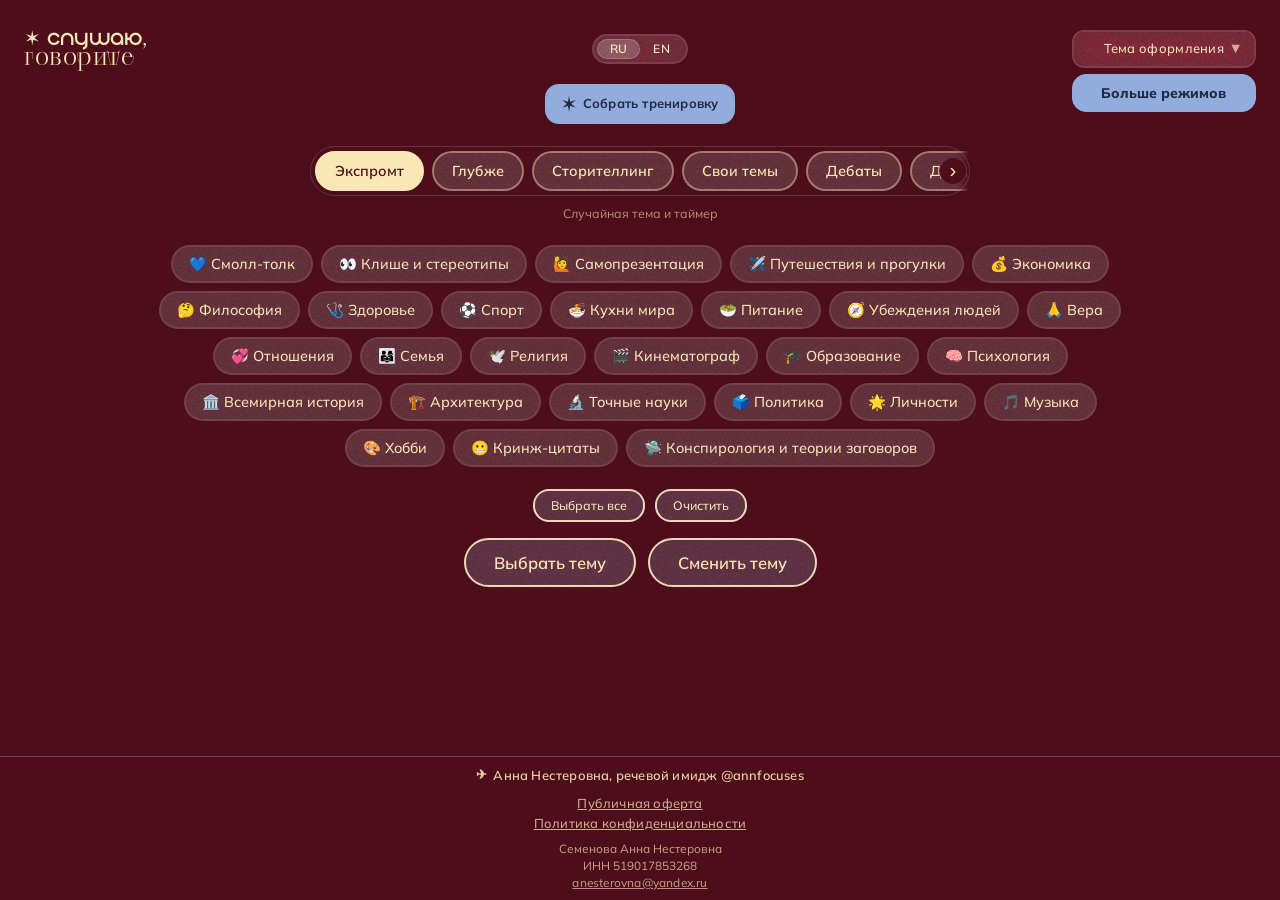
==== index.html @ 9a6a98e7 "Десктоп: заметки вплотную справа от зеркала во всех режимах (как в Экспромте) Co-Authored-By: Claude" ====
<!doctype html>
<html lang="ru">
  <head>
    <meta charset="utf-8" />
    <meta name="viewport" content="width=device-width, initial-scale=1, viewport-fit=cover" />
    <meta name="theme-color" content="#4E0D1A" />
    <!--
      © 2026 enganfocuses. Все права защищены / All rights reserved.
      Копирование и повторное использование кода, текстов, списков и оформления
      без письменного разрешения автора запрещено.
    -->
    <meta name="referrer" content="strict-origin-when-cross-origin" />
    <meta
      http-equiv="Content-Security-Policy"
      content="default-src 'none'; script-src 'self' 'unsafe-inline'; style-src 'self' 'unsafe-inline'; font-src 'self' data:; img-src 'self' data: blob: https://commons.wikimedia.org https://upload.wikimedia.org; media-src 'self' blob:; connect-src 'self' https://functions.yandexcloud.net https://commons.wikimedia.org; base-uri 'none'; form-action 'none'; object-src 'none'"
    />
    <meta name="author" content="enganfocuses" />
    <meta name="copyright" content="© 2026 enganfocuses. Все права защищены." />
    <meta name="robots" content="index, follow, noai, noimageai" />
    <meta name="description" content="слушаю, говорите — тренажёр речи: случайная тема и таймер" />
    <title>слушаю, говорите</title>
    <link rel="preconnect" href="https://commons.wikimedia.org" />
    <link rel="preconnect" href="https://upload.wikimedia.org" crossorigin />
    <link rel="stylesheet" href="fonts/fonts.css" />
    <style>
      @font-face {
        font-family: "UnifixSPDemo";
        src: url([data-uri])
          format("opentype");
        font-weight: normal;
        font-style: normal;
        font-display: swap;
      }
      @font-face {
        font-family: "kudryweird";
        src: url([data-uri])
          format("opentype");
        font-weight: normal;
        font-style: normal;
        font-display: swap;
      }
      * {
        margin: 0;
        padding: 0;
        box-sizing: border-box;
        -webkit-tap-highlight-color: transparent;
      }
      button,
      select,
      input,
      .lang-switch,
      .category-pill {
        touch-action: manipulation;
      }
      button {
        -webkit-appearance: none;
        appearance: none;
      }
      html,
      body {
        min-height: 100%;
        max-width: 100%;
        overflow-x: hidden;
      }
      body {
        font-family: "Mulish", sans-serif;
        background: var(--bg, #4e0d1a);
        color: var(--text, #fae7b5);
        transition:
          background 0.4s,
          color 0.4s;
        min-height: 100vh;
        min-height: 100dvh;
        -webkit-text-size-adjust: 100%;
        display: flex;
        flex-direction: column;
      }
      .app {
        flex: 1 0 auto;
      }

      .effects-container {
        position: fixed;
        top: 0;
        left: 0;
        width: 100%;
        height: 100%;
        pointer-events: none;
        z-index: 1;
        overflow: hidden;
      }
      .falling-item {
        position: fixed;
        top: -50px;
        animation: fall linear forwards;
        pointer-events: none;
        will-change: transform, opacity;
      }
      @keyframes fall {
        0% {
          transform: translateY(0) translateX(0) rotate(0deg);
          opacity: 0;
        }
        10% {
          opacity: 0.7;
        }
        50% {
          transform: translateY(50vh) translateX(30px) rotate(180deg);
        }
        90% {
          opacity: 0.7;
        }
        100% {
          transform: translateY(105vh) translateX(-20px) rotate(360deg);
          opacity: 0;
        }
      }

      .app {
        position: relative;
        z-index: 10;
        width: 100%;
        max-width: 700px;
        margin: 0 auto;
        padding: 14px 20px 60px;
        padding-left: max(20px, env(safe-area-inset-left));
        padding-right: max(20px, env(safe-area-inset-right));
        padding-bottom: max(60px, env(safe-area-inset-bottom));
      }

      .title-row {
        display: flex;
        justify-content: space-between;
        align-items: center;
        margin-bottom: 26px;
        gap: 16px;
        width: 100vw;
        position: relative;
        left: 50%;
        transform: translateX(-50%);
        box-sizing: border-box;
        padding: 16px max(24px, env(safe-area-inset-right)) 0 max(24px, env(safe-area-inset-left));
        z-index: 50;
      }
      .site-title {
        font-family: "Cormorant Garamond", serif;
        font-style: italic;
        font-weight: 700;
        font-size: calc(clamp(0.7rem, 2.9vw, 1rem) * var(--fz) * 1.2);
        letter-spacing: 0.5px;
        line-height: 0.86;
        min-width: 0;
      }
      .site-title .star {
        font-style: normal;
        font-weight: 400;
        font-family: "Segoe UI Symbol", "Noto Sans Symbols 2", "DejaVu Sans", sans-serif;
      }
      .site-title .tl1 {
        font-family: "UnifixSPDemo", "Cormorant Garamond", sans-serif;
        font-style: normal;
        font-weight: 400;
        letter-spacing: 0;
      }
      .site-title .tl-comma {
        font-family: "Cormorant Garamond", serif;
        font-style: italic;
      }
      .site-title .tl2 {
        font-family: "kudryweird", "Cormorant Garamond", cursive;
        font-style: normal;
        font-weight: 400;
        font-size: 1.3em;
        display: inline-block;
        margin-top: -0.1em;
        letter-spacing: 0.5px;
      }

      .theme-select-wrapper {
        display: flex;
        flex-direction: column;
        align-items: flex-start;
        gap: 6px;
        flex-shrink: 0;
        min-width: 0;
      }
      .theme-label {
        font-size: calc(12px * var(--fz));
        opacity: 0.5;
        font-weight: 600;
        white-space: nowrap;
        letter-spacing: 0.5px;
        text-transform: uppercase;
      }
      .select-arrow-wrap {
        position: relative;
        display: inline-block;
        max-width: 100%;
      }
      .theme-btn {
        font-family: "Mulish", sans-serif;
        font-size: calc(14px * var(--fz));
        font-weight: 500;
        padding: 10px 36px 10px 16px;
        border-radius: 12px;
        border: 1px solid var(--glass-border, rgba(255, 255, 255, 0.25));
        background-color: var(--glass-bg, rgba(255, 255, 255, 0.08));
        backdrop-filter: blur(12px) saturate(180%);
        -webkit-backdrop-filter: blur(12px) saturate(180%);
        cursor: pointer;
        outline: none;
        color: var(--text, #333);
        transition: border-color 0.3s;
        letter-spacing: 0.3px;
        max-width: 100%;
        width: 100%;
        text-overflow: ellipsis;
        display: flex;
        align-items: center;
        justify-content: space-between;
        gap: 8px;
        text-align: left;
        position: relative;
      }
      .theme-btn.open {
        border-color: var(--accent, #666);
      }
      @media (hover: hover) {
        .theme-btn:hover {
          border-color: var(--accent, #666);
        }
      }
      .select-arrow {
        position: relative;
        pointer-events: none;
        font-size: calc(14px * var(--fz));
        opacity: 0.7;
        transition: transform 0.25s;
        flex-shrink: 0;
      }
      .theme-btn.open .select-arrow {
        transform: rotate(180deg);
      }
      .theme-menu {
        position: absolute;
        top: calc(100% + 8px);
        left: 0;
        right: 0;
        min-width: 220px;
        max-height: 0;
        overflow: hidden;
        border-radius: 14px;
        border: 1px solid transparent;
        background-color: var(--btn-bg, #2a2a2a);
        color: var(--btn-text, #fff);
        z-index: 60;
        opacity: 0;
        transition:
          opacity 0.2s,
          max-height 0.25s;
      }
      .theme-menu.open {
        max-height: 320px;
        opacity: 1;
        border-color: color-mix(in srgb, var(--tool) 40%, transparent);
      }
      .theme-menu-item {
        display: block;
        width: 100%;
        text-align: left;
        padding: 10px 16px;
        border: none;
        background: transparent;
        color: var(--btn-text, #fff);
        font-family: "Mulish", sans-serif;
        font-size: calc(14px * var(--fz));
        font-weight: 500;
        cursor: pointer;
        letter-spacing: 0.3px;
      }
      .theme-menu-item.active {
        background: var(--tool);
        color: var(--tool-text);
        font-weight: 700;
      }
      @media (hover: hover) {
        .theme-menu-item:hover {
          background: color-mix(in srgb, var(--tool) 35%, transparent);
        }
      }

      .lang-switch-wrapper {
        display: flex;
        justify-content: center;
        margin-bottom: 18px;
      }
      .lang-switch {
        position: relative;
        padding: 3px;
        width: 96px;
        height: 30px;
        display: inline-flex;
        align-items: center;
        background: var(--glass-bg, rgba(255, 255, 255, 0.15));
        backdrop-filter: blur(20px) saturate(180%);
        -webkit-backdrop-filter: blur(20px) saturate(180%);
        border: 1px solid var(--glass-border, rgba(255, 255, 255, 0.25));
        border-radius: 999px;
        cursor: pointer;
        overflow: hidden;
      }
      .lang-slider {
        position: absolute;
        width: calc(50% - 3px);
        height: calc(100% - 6px);
        background: var(--glass-slider, rgba(255, 255, 255, 0.45));
        backdrop-filter: blur(10px);
        -webkit-backdrop-filter: blur(10px);
        border: 1px solid var(--glass-slider-border, rgba(255, 255, 255, 0.3));
        border-radius: 999px;
        transition: transform 0.4s cubic-bezier(0.4, 0, 0.2, 1);
        top: 3px;
        left: 3px;
      }
      .lang-slider.right {
        transform: translateX(100%);
      }
      .lang-option {
        flex: 1;
        text-align: center;
        z-index: 1;
        font-weight: 600;
        font-family: "Mulish", sans-serif;
        user-select: none;
        letter-spacing: 0.5px;
        transition: color 0.3s;
      }

      .categories-section {
        margin-bottom: 20px;
      }
      .categories-grid {
        display: flex;
        flex-wrap: wrap;
        justify-content: center;
        gap: 8px;
        max-width: 600px;
        margin: 0 auto 16px;
      }
      .category-pill {
        padding: 8px 16px;
        border: 1px solid var(--glass-border, rgba(255, 255, 255, 0.25));
        border-radius: 20px;
        background: var(--glass-bg, rgba(255, 255, 255, 0.15));
        cursor: pointer;
        font-size: calc(13px * var(--fz));
        font-family: "Mulish", sans-serif;
        font-weight: 500;
        color: var(--text, #333);
        transition:
          transform 0.3s ease,
          box-shadow 0.3s ease,
          background 0.3s ease,
          color 0.3s ease,
          border-color 0.3s ease;
        user-select: none;
        box-shadow: inset 0 1px 1px rgba(255, 255, 255, 0.2);
      }
      @media (hover: hover) {
        .category-pill:hover {
          transform: translateY(-1px);
          box-shadow:
            0 4px 10px rgba(0, 0, 0, 0.06),
            inset 0 1px 1px rgba(255, 255, 255, 0.2);
        }
      }
      .categories-controls {
        display: flex;
        justify-content: center;
        gap: 10px;
        margin-bottom: 16px;
        flex-wrap: wrap;
      }

      .ctrl-btn-small {
        padding: 7px 16px;
        border: 1px solid var(--pill-border, rgba(128, 128, 128, 0.2));
        border-radius: 16px;
        background: transparent;
        cursor: pointer;
        font-size: calc(12px * var(--fz));
        font-family: "Mulish", sans-serif;
        font-weight: 500;
        color: var(--text, #333);
        transition: background 0.3s;
      }
      @media (hover: hover) {
        .ctrl-btn-small:hover {
          background: rgba(128, 128, 128, 0.08);
        }
      }
      .action-btn {
        padding: 12px 28px;
        border: none;
        border-radius: 50px;
        background: var(--btn-bg, #444);
        color: var(--btn-text, #fff);
        cursor: pointer;
        font-size: calc(15px * var(--fz));
        font-family: "Mulish", sans-serif;
        font-weight: 600;
        transition:
          transform 0.3s,
          box-shadow 0.3s;
        box-shadow: 0 2px 8px rgba(0, 0, 0, 0.1);
      }
      @media (hover: hover) {
        .action-btn:hover {
          transform: translateY(-2px);
          box-shadow: 0 6px 16px rgba(0, 0, 0, 0.15);
        }
      }
      .action-btn:disabled {
        opacity: 0.5;
        cursor: not-allowed;
        transform: none;
      }
      .select-btn-wrap {
        display: flex;
        justify-content: center;
        align-items: center;
        gap: 12px;
        margin-bottom: 24px;
        flex-wrap: wrap;
      }

      .topic-area {
        display: none;
        margin-bottom: 24px;
      }
      .topic-area.show {
        display: block;
        animation: fadeInUp 0.4s ease;
      }
      @keyframes fadeInUp {
        from {
          opacity: 0;
          transform: translateY(20px);
        }
        to {
          opacity: 1;
          transform: translateY(0);
        }
      }
      .topic-card {
        position: relative;
        isolation: isolate;
        overflow: hidden;
        padding: 24px 28px;
        border: 1px solid var(--glass-border, rgba(255, 255, 255, 0.25));
        border-radius: 20px;
        background: var(--glass-bg, rgba(255, 255, 255, 0.08));
        backdrop-filter: blur(14px) saturate(180%);
        -webkit-backdrop-filter: blur(14px) saturate(180%);
        text-align: center;
        -webkit-transform: translateZ(0);
        transform: translateZ(0);
      }
      .topic-label {
        font-size: calc(12px * var(--fz));
        text-transform: uppercase;
        letter-spacing: 2px;
        opacity: 0.5;
        margin-bottom: 8px;
        font-weight: 600;
      }
      .topic-text {
        font-family: "Cormorant Garamond", serif;
        font-style: normal;
        font-size: calc(clamp(1.5rem, 6.5vw, 2.2rem) * var(--fz));
        font-weight: 700;
        line-height: 1.3;
        overflow-wrap: anywhere;
      }

      .timer-presets {
        display: none;
        justify-content: center;
        align-items: center;
        gap: 8px;
        margin-bottom: 24px;
        flex-wrap: wrap;
      }
      .timer-presets.show {
        display: flex;
      }
      .preset-btn {
        padding: 8px 16px;
        border: 1px solid var(--glass-border, rgba(255, 255, 255, 0.25));
        border-radius: 16px;
        background: var(--glass-bg, rgba(255, 255, 255, 0.1));
        cursor: pointer;
        font-size: calc(13px * var(--fz));
        font-family: "Mulish", sans-serif;
        font-weight: 500;
        color: var(--text, #333);
        transition:
          background 0.3s,
          color 0.3s,
          border-color 0.3s;
      }
      @media (hover: hover) {
        .preset-btn:hover {
          background: color-mix(in srgb, var(--glass-bg, rgba(255, 255, 255, 0.1)) 60%, white 10%);
        }
      }
      .preset-btn.active {
        background: var(--btn-bg, #444);
        color: var(--btn-text, #fff);
        border-color: var(--btn-bg, #444);
      }
      .custom-time {
        width: 70px;
        padding: 8px 10px;
        border: 1px solid var(--glass-border, rgba(255, 255, 255, 0.25));
        border-radius: 16px;
        background: var(--glass-bg, rgba(255, 255, 255, 0.1));
        font-size: calc(16px * var(--fz));
        font-family: "Mulish", sans-serif;
        color: var(--text, #333);
        outline: none;
        text-align: center;
      }
      .custom-time::placeholder {
        opacity: 0.4;
      }

      .timer-cluster {
        display: block;
      }
      #mirrorBtnWrap {
        margin-top: 6px;
        margin-bottom: 20px;
      }
      .timer-mirror-flex {
        display: flex;
        flex-wrap: wrap;
        justify-content: center;
        align-items: center;
        gap: 24px;
      }
      #mirrorBox {
        margin: 0;
      }
      @media (min-width: 1200px) {
        .timer-cluster {
          width: 100vw;
          position: relative;
          left: 50%;
          transform: translateX(-50%);
          box-sizing: border-box;
          padding: 0 max(24px, env(safe-area-inset-right)) 0 max(24px, env(safe-area-inset-left));
          display: grid;
          grid-template-columns: auto;
          grid-template-areas: "toggle" "timercombo" "mini" "ctrl";
          column-gap: 32px;
          row-gap: 14px;
          justify-content: center;
          align-items: center;
          margin-top: 24px;
          margin-bottom: 0;
        }
        .timer-cluster.has-extras {
          grid-template-columns: auto minmax(0, 460px);
          grid-template-areas: "toggle toggle" "timercombo notes" "mini mini" "ctrl ctrl";
        }
        #mirrorBtnWrap {
          grid-area: toggle;
          margin: 0 0 6px;
        }
        .timer-mirror-flex {
          grid-area: timercombo;
        }
        #notesBox {
          grid-area: notes;
          margin: 0;
          width: 100%;
          align-self: stretch;
        }
        #topicMini {
          grid-area: mini;
        }
        #controls {
          grid-area: ctrl;
          margin-bottom: 0;
        }
        .mirror-box video {
          width: 260px;
          height: 260px;
        }
        #notes {
          min-height: 260px;
        }
      }
      .mirror-btn-wrap {
        display: none;
        justify-content: center;
        gap: 10px;
        flex-wrap: wrap;
      }
      .mirror-btn-wrap.show {
        display: flex;
      }
      .mirror-btn {
        padding: 10px 20px;
        border: 1px solid var(--pill-border, rgba(128, 128, 128, 0.2));
        border-radius: 50px;
        background: rgba(255, 255, 255, 0.08);
        cursor: pointer;
        font-size: calc(14px * var(--fz));
        font-family: "Mulish", sans-serif;
        font-weight: 500;
        color: var(--text, #333);
        transition:
          transform 0.3s,
          box-shadow 0.3s;
      }
      @media (hover: hover) {
        .mirror-btn:hover {
          transform: translateY(-1px);
          box-shadow: 0 4px 10px rgba(0, 0, 0, 0.08);
        }
      }

      .timer-mirror-row {
        --ts: 300px;
        display: none;
        justify-content: center;
        align-items: center;
        gap: 30px;
        margin-top: 24px;
        margin-bottom: 24px;
        flex-wrap: wrap;
      }
      .timer-mirror-row.show {
        display: flex;
      }
      .timer-wrapper {
        flex-shrink: 0;
      }
      .timer-circle {
        width: var(--ts);
        height: var(--ts);
        border-radius: 50%;
        background: conic-gradient(
          var(--accent, #666) 100%,
          var(--timer-bg, rgba(102, 102, 102, 0.12)) 0%
        );
        display: flex;
        align-items: center;
        justify-content: center;
        transition: background 1s linear;
      }
      .timer-inner {
        width: calc(var(--ts) - 26px);
        height: calc(var(--ts) - 26px);
        border-radius: 50%;
        background: var(--bg, #4e0d1a);
        display: flex;
        align-items: center;
        justify-content: center;
        transition: background 0.4s;
      }
      .timer-text {
        font-family: "Mulish", sans-serif;
        font-size: calc(var(--ts) * 0.23);
        font-weight: 800;
      }
      .timer-text.pulse {
        animation: pulse 1s infinite;
      }
      @keyframes pulse {
        0%,
        100% {
          transform: scale(1);
        }
        50% {
          transform: scale(1.08);
        }
      }

      .mirror-box {
        display: none;
      }
      .mirror-box.active {
        display: block;
        animation: fadeInUp 0.4s ease;
      }
      .mirror-box video {
        width: 220px;
        height: 220px;
        max-width: 100%;
        border-radius: 20px;
        object-fit: cover;
        transform: scaleX(-1);
        border: 1px solid var(--pill-border, rgba(128, 128, 128, 0.2));
        background: #222;
        display: block;
      }

      .controls {
        display: none;
        justify-content: center;
        gap: 10px;
        margin-bottom: 24px;
        flex-wrap: wrap;
      }
      .controls.show {
        display: flex;
      }

      .msg {
        text-align: center;
        padding: 12px 20px;
        font-size: calc(14px * var(--fz));
        opacity: 0.6;
        border-radius: 16px;
        margin-bottom: 16px;
      }

      .workout-wrap {
        display: flex;
        justify-content: center;
        margin-bottom: 22px;
      }
      .workout-btn {
        position: relative;
        isolation: isolate;
        display: inline-flex;
        align-items: center;
        gap: 8px;
        padding: 11px 20px;
        border: 1px solid var(--tool, #92acdd);
        border-radius: 14px;
        background-color: var(--tool, #92acdd);
        color: var(--tool-text, #1f2a44);
        font-family: "Mulish", sans-serif;
        font-weight: 700;
        font-size: calc(14px * var(--fz));
        letter-spacing: 0.2px;
        cursor: pointer;
        transition: transform 0.15s;
        overflow: hidden;
      }
      .workout-btn:before {
        content: "";
        position: absolute;
        inset: 0;
        background-image: var(--noise);
        opacity: 0.14;
        mix-blend-mode: soft-light;
        pointer-events: none;
        z-index: -1;
      }
      @media (hover: hover) {
        .workout-btn:hover {
          transform: translateY(-1px);
          box-shadow: 0 5px 14px rgba(0, 0, 0, 0.28);
        }
      }
      .workout-btn.pressed {
        transform: translateY(1px) scale(0.97);
      }
      .workout-star {
        font-size: calc(16px * var(--fz));
        animation: workoutSpin 14s linear infinite;
      }
      @keyframes workoutSpin {
        to {
          transform: rotate(360deg);
        }
      }
      body.training-active .categories-section,
      body.training-active .story-panel,
      body.training-active .conflict-panel,
      body.training-active .story-wordcount,
      body.training-active .select-btn-wrap,
      body.training-active .topic-area,
      body.training-active #timerPresets,
      body.training-active #deepPresets,
      body.training-active .timer-mirror-row,
      body.training-active .controls,
      body.training-active .timer-cluster,
      body.training-active .mode-switch-wrapper,
      body.training-active .mode-hint {
        display: none !important;
      }
      .workout-panel {
        display: none;
        flex-direction: column;
        gap: 16px;
        margin-bottom: 24px;
      }
      body.training-active .workout-panel {
        display: flex;
      }
      .wcard {
        padding: 20px 22px;
        border: 1px solid var(--glass-border, rgba(255, 255, 255, 0.25));
        border-radius: 20px;
        background: var(--glass-bg, rgba(255, 255, 255, 0.08));
        backdrop-filter: blur(12px) saturate(180%);
        -webkit-backdrop-filter: blur(12px) saturate(180%);
        text-align: left;
      }
      .wcard-label {
        font-size: calc(11px * var(--fz));
        text-transform: uppercase;
        letter-spacing: 1.5px;
        opacity: 0.55;
        font-weight: 700;
        margin-bottom: 8px;
      }
      .wcard-img {
        display: block;
        max-width: 100%;
        max-height: 260px;
        border-radius: 14px;
        margin-bottom: 10px;
        object-fit: cover;
      }
      .wcard-text {
        font-family: "Cormorant Garamond", serif;
        font-style: normal;
        font-size: calc(1.3rem * var(--fz));
        font-weight: 600;
        line-height: 1.4;
      }
      .wcard-extra {
        margin-top: 10px;
        font-size: calc(13px * var(--fz));
        opacity: 0.75;
        line-height: 1.5;
      }
      .wcard-hint {
        margin-top: 8px;
        font-size: calc(13px * var(--fz));
        opacity: 0.65;
        font-style: italic;
        line-height: 1.5;
      }
      .wcard-timer {
        display: flex;
        align-items: center;
        gap: 12px;
        margin-top: 14px;
        padding-top: 14px;
        border-top: 1px solid var(--pill-border, rgba(128, 128, 128, 0.2));
      }
      .wcard-time {
        font-family: "Mulish", sans-serif;
        font-weight: 800;
        font-size: calc(22px * var(--fz));
        min-width: 52px;
      }
      .wcard-timerbtn {
        padding: 8px 18px;
        border: 1.5px solid var(--tool, #92acdd);
        border-radius: 16px;
        background: color-mix(in srgb, var(--tool, #92acdd) 14%, transparent);
        color: var(--text, #333);
        font-family: "Mulish", sans-serif;
        font-weight: 600;
        font-size: calc(13px * var(--fz));
        cursor: pointer;
      }
      .wcard-timerbtn.on {
        background: var(--tool, #92acdd);
        color: var(--tool-text, #1f2a44);
      }
      .workout-close {
        display: none;
        justify-content: center;
        margin-bottom: 24px;
      }
      body.training-active .workout-close {
        display: flex;
      }
      .mode-switch-wrapper {
        display: flex;
        justify-content: center;
        margin-bottom: 10px;
      }
      .mode-switch-frame {
        position: relative;
        display: inline-flex;
        max-width: 100%;
        border: 1.5px solid var(--glass-border, rgba(255, 255, 255, 0.25));
        border-radius: 50px;
      }
      .mode-switch {
        position: relative;
        display: flex;
        width: 100%;
        gap: 8px;
        padding: 4px;
      }
      .mode-arrow {
        display: none;
        position: absolute;
        top: 50%;
        transform: translateY(-50%);
        z-index: 2;
        width: 28px;
        height: 28px;
        padding: 0;
        border-radius: 50%;
        border: 1px solid var(--glass-border, rgba(255, 255, 255, 0.35));
        background: var(--bg, #4e0d1a);
        color: var(--text, #fae7b5);
        font-size: calc(20px * var(--fz));
        line-height: 1;
        cursor: pointer;
        align-items: center;
        justify-content: center;
      }
      .mode-arrow.show {
        display: flex;
      }
      .mode-arrow.left {
        left: 2px;
      }
      .mode-arrow.right {
        right: 2px;
      }
      body.mode-diction .topic-mini {
        display: none;
      }
      .mode-switch.dragging {
        cursor: grabbing;
        scroll-snap-type: none;
      }
      .mode-btn {
        position: relative;
        z-index: 1;
        border: 2px solid var(--pill-border, rgba(128, 128, 128, 0.2));
        background: var(--glass-bg, rgba(255, 255, 255, 0.1));
        backdrop-filter: blur(20px) saturate(180%);
        -webkit-backdrop-filter: blur(20px) saturate(180%);
        color: var(--text, #333);
        font-family: "Mulish", sans-serif;
        font-size: calc(13px * var(--fz));
        font-weight: 600;
        padding: 9px 18px;
        border-radius: 50px;
        cursor: pointer;
        white-space: nowrap;
        transition:
          background 0.3s,
          color 0.3s,
          border-color 0.3s;
      }
      .mode-btn.active {
        background: var(--btn-bg, #444);
        color: var(--btn-text, #fff);
        border-color: var(--btn-bg, #444);
      }
      .mode-hint {
        text-align: center;
        font-size: calc(12px * var(--fz));
        opacity: 0.6;
        margin-bottom: 24px;
        min-height: 1.2em;
      }
      body.mode-debate .categories-grid,
      body.mode-debate .categories-controls,
      body.mode-conflict .categories-grid,
      body.mode-conflict .categories-controls,
      body.mode-nego .categories-grid,
      body.mode-nego .categories-controls,
      body.mode-story .categories-grid,
      body.mode-story .categories-controls,
      body.mode-diction .categories-grid,
      body.mode-diction .categories-controls,
      body.mode-interview .categories-grid,
      body.mode-interview .categories-controls,
      body.mode-tricks .categories-grid,
      body.mode-tricks .categories-controls {
        display: none;
      }
      .interview-extra {
        display: none;
        justify-content: center;
        margin-top: 16px;
      }
      body.mode-interview .interview-extra {
        display: flex;
      }
      .example-box {
        display: none;
        text-align: left;
        margin-top: 12px;
        padding: 12px 14px;
        border-radius: 12px;
        border: 1px solid var(--pill-border, rgba(128, 128, 128, 0.3));
        font-size: calc(15px * var(--fz));
        line-height: 1.5;
        white-space: pre-line;
      }
      body.mode-interview .example-box.show {
        display: block;
      }
      .trick-box {
        display: none;
        text-align: left;
        margin-top: 16px;
      }
      .trick-picker {
        display: none;
        justify-content: center;
        margin: 0 0 14px;
      }
      body.mode-tricks .trick-picker {
        display: flex;
      }
      .trick-select {
        width: 440px;
        max-width: 100%;
        padding: 10px 14px;
        border-radius: 14px;
        border: 1px solid var(--glass-border, rgba(255, 255, 255, 0.25));
        background: var(--glass-bg, rgba(255, 255, 255, 0.1));
        color: var(--text, #333);
        font-family: inherit;
        font-size: calc(15px * var(--fz));
      }
      .trick-select option,
      .trick-select optgroup {
        background: var(--bg, #4e0d1a);
        color: var(--text, #fae7b5);
      }
      body.mode-tricks .trick-box {
        display: block;
      }
      body.mode-tricks .topic-text {
        font-size: calc(clamp(1.25rem, 5.5vw, 1.7rem) * var(--fz));
      }
      .trick-tag {
        display: inline-block;
        font-size: calc(11px * var(--fz));
        letter-spacing: 0.04em;
        text-transform: uppercase;
        opacity: 0.75;
        margin-bottom: 14px;
      }
      .trick-sec {
        margin: 22px 0;
        font-size: calc(15.5px * var(--fz));
        line-height: 1.65;
      }
      .trick-sec b {
        display: block;
        font-size: calc(12px * var(--fz));
        letter-spacing: 0.04em;
        text-transform: uppercase;
        opacity: 0.7;
        margin-bottom: 6px;
      }
      .trick-sit {
        margin-top: 28px;
        padding: 16px 16px;
        border-radius: 14px;
        border: 1px solid var(--pill-border, rgba(128, 128, 128, 0.3));
      }
      .trick-task {
        margin-top: 12px;
        padding-top: 12px;
        border-top: 1px dashed var(--pill-border, rgba(128, 128, 128, 0.35));
        font-size: calc(14.5px * var(--fz));
        line-height: 1.6;
      }
      .trick-note {
        font-size: calc(12px * var(--fz));
        opacity: 0.65;
        margin-top: 22px;
        line-height: 1.5;
      }
      .diction-list {
        display: none;
        text-align: left;
        margin-top: 8px;
      }
      body.mode-diction .diction-list {
        display: block;
      }
      body.mode-diction .topic-text {
        display: none;
      }
      body.mode-interview .topic-text {
        font-size: calc(clamp(1.15rem, 5vw, 1.5rem) * var(--fz));
        line-height: 1.45;
      }
      .diction-item {
        margin: 10px 0;
        padding: 10px 12px;
        border-radius: 12px;
        border: 1px solid var(--pill-border, rgba(128, 128, 128, 0.3));
      }
      .diction-tag {
        font-size: calc(11px * var(--fz));
        opacity: 0.65;
        letter-spacing: 0.04em;
        text-transform: uppercase;
      }
      .diction-title {
        display: block;
        font-weight: 700;
        margin: 2px 0;
      }
      .diction-text {
        font-style: italic;
        margin: 4px 0;
        line-height: 1.45;
      }
      .diction-how {
        font-size: calc(14px * var(--fz));
        opacity: 0.85;
        line-height: 1.45;
      }
      body.stage-mode #timerPresets {
        display: none !important;
      }
      body:not(.mode-deep) #deepPresets {
        display: none !important;
      }
      .dpreset-btn {
        padding: 8px 16px;
        border: 1px solid var(--glass-border, rgba(255, 255, 255, 0.25));
        border-radius: 16px;
        background: var(--glass-bg, rgba(255, 255, 255, 0.1));
        backdrop-filter: blur(20px) saturate(180%);
        -webkit-backdrop-filter: blur(20px) saturate(180%);
        cursor: pointer;
        font-size: calc(13px * var(--fz));
        font-family: "Mulish", sans-serif;
        font-weight: 500;
        color: var(--text, #333);
        transition:
          background 0.3s,
          color 0.3s,
          border-color 0.3s;
      }
      .dpreset-btn.active {
        background: var(--btn-bg, #444);
        color: var(--btn-text, #fff);
        border-color: var(--btn-bg, #444);
      }
      .notes-box {
        display: none;
        margin-bottom: 24px;
      }
      .notes-head {
        display: flex;
        justify-content: space-between;
        align-items: center;
        margin-bottom: 8px;
      }
      .notes-label {
        font-size: calc(12px * var(--fz));
        text-transform: uppercase;
        letter-spacing: 2px;
        opacity: 0.5;
        font-weight: 600;
      }
      .notes-box textarea {
        display: block;
        width: 100%;
        min-height: 150px;
        resize: vertical;
        padding: 14px 16px;
        border-radius: 16px;
        border: 1px solid var(--glass-border, rgba(255, 255, 255, 0.25));
        background: var(--glass-bg, rgba(255, 255, 255, 0.08));
        color: var(--text, #333);
        font-family: "Mulish", sans-serif;
        font-size: calc(16px * var(--fz));
        line-height: 1.5;
        outline: none;
        backdrop-filter: blur(12px);
        -webkit-backdrop-filter: blur(12px);
      }
      .notes-box textarea:focus {
        border-color: var(--accent, #666);
      }
      .notes-box textarea::placeholder {
        color: inherit;
        opacity: 0.4;
      }
      .debate-extra {
        display: none;
        margin-top: 16px;
        justify-content: center;
        align-items: center;
        gap: 10px;
        flex-wrap: wrap;
      }
      body.mode-debate .debate-extra {
        display: flex;
      }
      .conflict-extra {
        display: none;
        margin-top: 16px;
        justify-content: center;
      }
      body.mode-conflict .conflict-extra.has-tip {
        display: flex;
      }
      .conflict-tip {
        display: none;
        margin-top: 12px;
        font-size: calc(14px * var(--fz));
        line-height: 1.5;
        text-align: left;
        padding-top: 10px;
        border-top: 1px solid var(--pill-border, rgba(128, 128, 128, 0.2));
      }
      .conflict-tip.show {
        display: block;
      }
      .side-badge {
        padding: 8px 22px;
        border-radius: 50px;
        font-weight: 800;
        letter-spacing: 2px;
        font-size: calc(14px * var(--fz));
        text-transform: uppercase;
        border: 1px solid var(--text, #333);
      }
      .side-badge.pro {
        background: var(--btn-bg, #444);
        color: var(--btn-text, #fff);
        border-color: var(--btn-bg, #444);
      }
      .stage-box {
        display: none;
        flex: 0 0 100%;
        text-align: center;
        margin-bottom: -12px;
      }
      .stage-name {
        font-size: calc(13px * var(--fz));
        font-weight: 800;
        letter-spacing: 2px;
        text-transform: uppercase;
        color: var(--accent, #666);
      }
      .stage-hint {
        font-size: calc(14px * var(--fz));
        opacity: 0.75;
        margin: 4px 0 0;
      }
      .stage-dots {
        display: flex;
        justify-content: center;
        gap: 6px;
        margin: 10px 0 6px;
      }
      .stage-dots span {
        width: 28px;
        height: 4px;
        border-radius: 2px;
        background: currentColor;
        opacity: 0.2;
        transition:
          opacity 0.3s,
          background 0.3s;
      }
      .stage-dots span.done {
        opacity: 0.55;
      }
      .stage-dots span.cur {
        background: var(--accent, #666);
        opacity: 1;
      }
      .stage-total {
        font-size: calc(13px * var(--fz));
        font-weight: 600;
        opacity: 0.75;
      }

      .conflict-panel {
        display: none;
        justify-content: center;
        align-items: center;
        gap: 8px;
        flex-wrap: wrap;
        margin-bottom: 16px;
      }
      body.mode-conflict .conflict-panel {
        display: flex;
      }
      .dir-btn {
        padding: 7px 14px;
        border: 1px solid var(--pill-border, rgba(128, 128, 128, 0.2));
        border-radius: 16px;
        background: transparent;
        cursor: pointer;
        font-size: calc(12px * var(--fz));
        font-family: "Mulish", sans-serif;
        font-weight: 500;
        color: var(--text, #333);
        transition:
          background 0.3s,
          color 0.3s,
          border-color 0.3s;
      }
      .dir-btn.active {
        background: var(--btn-bg, #444);
        color: var(--btn-text, #fff);
        border-color: var(--btn-bg, #444);
      }

      :root {
        --fz: 1.03;
        --tool: #92acdd;
        --tool-text: #1f2a44;
        --noise: url("[data-uri]");
      }

      .mode-switch {
        overflow-x: auto;
        max-width: 100%;
        scrollbar-width: none;
        scroll-snap-type: x proximity;
        -webkit-overflow-scrolling: touch;
        -webkit-mask-image: linear-gradient(
          90deg,
          transparent 0,
          #000 var(--fl, 0px),
          #000 calc(100% - var(--fr, 0px)),
          transparent 100%
        );
        mask-image: linear-gradient(
          90deg,
          transparent 0,
          #000 var(--fl, 0px),
          #000 calc(100% - var(--fr, 0px)),
          transparent 100%
        );
      }
      .mode-btn-soon {
        position: relative;
        opacity: 0.45;
        cursor: not-allowed;
      }
      .mode-btn-soon:hover {
        transform: none;
      }
      .soon-badge {
        position: absolute;
        top: -9px;
        right: -6px;
        background: var(--tool, #92acdd);
        color: var(--tool-text, #1f2a44);
        font-size: calc(8.5px * var(--fz));
        font-weight: 800;
        text-transform: uppercase;
        letter-spacing: 0.4px;
        padding: 2px 6px;
        border-radius: 8px;
        line-height: 1.3;
        box-shadow: 0 2px 6px rgba(0, 0, 0, 0.3);
        white-space: nowrap;
      }
      .mode-switch::-webkit-scrollbar {
        display: none;
      }
      .mode-btn {
        flex: 0 0 auto;
        scroll-snap-align: center;
      }
      .categories-controls {
        margin-top: 22px;
      }
      .ctrl-btn-small,
      .action-btn,
      .sw-btn,
      .tbar-btn {
        background: color-mix(in srgb, var(--tool) 14%, transparent) !important;
        border: 1.5px solid var(--action-border, var(--tool)) !important;
        color: var(--text) !important;
      }
      @media (hover: hover) {
        .ctrl-btn-small:hover,
        .action-btn:hover,
        .sw-btn:hover,
        .tbar-btn:hover {
          background: color-mix(in srgb, var(--tool) 30%, transparent) !important;
        }
      }
      .action-btn.on,
      .sw-btn.on {
        background: var(--tool) !important;
        color: var(--tool-text) !important;
      }
      .sw-btn {
        display: inline-flex;
        align-items: center;
        gap: 10px;
        padding: 9px 14px 9px 16px;
        border-radius: 50px;
        font-family: "Mulish", sans-serif;
        font-size: calc(14px * var(--fz));
        font-weight: 600;
        cursor: pointer;
      }
      .sw-track {
        width: 38px;
        height: 22px;
        border-radius: 11px;
        background: rgba(128, 128, 128, 0.4);
        position: relative;
        transition: background 0.25s;
      }
      .sw-track:after {
        content: "";
        position: absolute;
        top: 3px;
        left: 3px;
        width: 16px;
        height: 16px;
        border-radius: 50%;
        background: #fff;
        transition: transform 0.25s;
      }
      .sw-btn.on .sw-track {
        background: rgba(31, 42, 68, 0.6);
      }
      .sw-btn.on .sw-track:after {
        transform: translateX(16px);
      }
      .notes-box.show {
        display: block;
        animation: fadeInUp 0.4s ease;
      }
      .tbar {
        display: flex;
        gap: 6px;
        margin-bottom: 8px;
      }
      .tbar-btn {
        padding: 6px 16px;
        border-radius: 12px;
        cursor: pointer;
        font-size: calc(15px * var(--fz));
        font-family: inherit;
      }
      #notes {
        min-height: 170px;
        padding: 14px 16px;
        border-radius: 16px;
        border: 1px solid var(--glass-border, rgba(255, 255, 255, 0.25));
        background: var(--glass-bg, rgba(255, 255, 255, 0.08));
        backdrop-filter: blur(14px) saturate(180%);
        -webkit-backdrop-filter: blur(14px) saturate(180%);
        font-size: calc(20px * var(--fz));
        line-height: 1.5;
        outline: none;
        overflow-wrap: anywhere;
      }
      #notes:focus {
        border-color: var(--accent, #666);
      }
      #notes:empty:before {
        content: attr(data-ph);
        opacity: 0.4;
      }
      @keyframes reveal {
        0% {
          opacity: 0;
          filter: blur(16px);
          letter-spacing: 6px;
          transform: translateY(8px) scale(0.94);
        }
        55% {
          opacity: 0.5;
          filter: blur(7px);
        }
        100% {
          opacity: 1;
          filter: blur(0);
          letter-spacing: 0;
          transform: none;
        }
      }
      .topic-text.reveal {
        animation: reveal 1.8s ease-out both;
        will-change: filter, opacity, transform;
        -webkit-backface-visibility: hidden;
        backface-visibility: hidden;
      }
      .topic-mini {
        text-align: center;
        font-size: calc(13px * var(--fz));
        opacity: 0.65;
        margin: -8px 0 20px;
        padding: 0 10px;
      }
      .topic-mini:empty {
        display: none;
      }
      .stage-box {
        margin-bottom: 0;
      }
      #stageHint ol {
        text-align: left;
        margin: 8px auto 0;
        padding-left: 22px;
        max-width: 440px;
        font-size: calc(14px * var(--fz));
        line-height: 1.55;
        opacity: 0.85;
      }
      .nego-panel {
        display: none;
        justify-content: center;
        align-items: center;
        gap: 8px;
        flex-wrap: wrap;
        margin-bottom: 16px;
      }
      body.mode-nego .nego-panel {
        display: flex;
      }
      .nego-extra {
        display: none;
        margin-top: 14px;
        font-size: calc(15px * var(--fz));
        line-height: 1.5;
        opacity: 0.85;
        white-space: pre-line;
      }
      body.mode-nego .nego-extra {
        display: block;
        margin-top: 18px;
        line-height: 1.65;
        text-align: left;
      }
      .nego-actions {
        display: none;
        justify-content: center;
        margin-top: 18px;
      }
      body.mode-nego .nego-actions {
        display: flex;
      }
      .nego-sol-box {
        display: none;
        text-align: left;
        margin-top: 16px;
        padding: 16px;
        border-radius: 14px;
        border: 1px solid var(--pill-border, rgba(128, 128, 128, 0.3));
        font-size: calc(15px * var(--fz));
        line-height: 1.65;
        white-space: pre-line;
      }
      body.mode-nego .nego-sol-box.show {
        display: block;
      }
      .more-email {
        display: none;
        margin: 12px 0 4px;
        text-align: center;
      }
      .more-email.show {
        display: block;
      }
      .more-email input {
        width: 320px;
        max-width: 100%;
        padding: 9px 12px;
        border-radius: 14px;
        border: 1px solid var(--glass-border, rgba(255, 255, 255, 0.25));
        background: var(--glass-bg, rgba(255, 255, 255, 0.1));
        color: var(--text, #333);
        font-size: calc(16px * var(--fz));
      }
      .more-email .more-note a {
        color: inherit;
        text-decoration: underline;
      }

      .story-panel {
        display: none;
        justify-content: center;
        align-items: center;
        gap: 8px;
        flex-wrap: wrap;
        margin-bottom: 16px;
      }
      body.mode-story .story-panel {
        display: flex;
      }
      .story-wordcount {
        display: none;
        justify-content: center;
        align-items: center;
        gap: 8px;
        margin-bottom: 16px;
      }
      body.mode-story.story-sub-makestory .story-wordcount {
        display: flex;
      }
      body.mode-story #timerPresets,
      body.mode-story #deepPresets,
      body.mode-story .timer-mirror-row,
      body.mode-story .controls,
      body.mode-story #stageBox {
        display: none !important;
      }
      .story-img-wrap {
        display: none;
        position: relative;
        min-height: 60px;
      }
      body.mode-story.story-sub-painting .story-img-wrap {
        display: block;
      }
      .story-img {
        display: none;
        max-width: 100%;
        max-height: 340px;
        border-radius: 16px;
        margin: 0 auto 10px;
        box-shadow: 0 8px 30px rgba(0, 0, 0, 0.3);
      }
      .story-img.loaded {
        display: block;
      }
      .story-spinner {
        display: none;
        width: 34px;
        height: 34px;
        border-radius: 50%;
        border: 3px solid color-mix(in srgb, var(--tool, #92acdd) 30%, transparent);
        border-top-color: var(--tool, #92acdd);
        margin: 40px auto;
        animation: spin 0.8s linear infinite;
      }
      .story-spinner.show {
        display: block;
      }
      @keyframes spin {
        to {
          transform: rotate(360deg);
        }
      }
      .story-context {
        display: none;
        font-size: calc(14px * var(--fz));
        opacity: 0.85;
        text-align: left;
        margin-top: 10px;
        line-height: 1.5;
      }
      body.mode-story.story-sub-painting .story-context {
        display: block;
      }
      .story-bio {
        display: none;
        font-size: calc(13px * var(--fz));
        opacity: 0.65;
        text-align: left;
        margin-top: 8px;
        line-height: 1.5;
        padding-top: 8px;
        border-top: 1px solid var(--pill-border, rgba(128, 128, 128, 0.2));
      }
      body.mode-story.story-sub-painting .story-bio {
        display: block;
      }
      .story-caption {
        display: none;
        font-size: calc(13px * var(--fz));
        opacity: 0.65;
        margin-bottom: 12px;
        font-style: italic;
      }
      body.mode-story.story-sub-painting .story-caption {
        display: block;
      }
      .story-source {
        display: none;
        font-size: calc(12px * var(--fz));
        opacity: 0.55;
        margin-top: 10px;
        text-align: right;
      }
      body.mode-story.story-sub-retell .story-source {
        display: block;
      }
      .story-instruction {
        display: none;
        margin-top: 14px;
        font-size: calc(14px * var(--fz));
        opacity: 0.7;
        font-style: italic;
      }
      body.mode-story .story-instruction {
        display: block;
      }
      .story-def {
        display: none;
        margin-top: 10px;
        font-size: calc(15px * var(--fz));
        opacity: 0.85;
        padding-top: 10px;
        border-top: 1px solid var(--pill-border, rgba(128, 128, 128, 0.2));
      }
      body.mode-story.story-sub-vocab .story-def {
        display: block;
      }
      body.mode-story.story-sub-painting .topic-text,
      body.mode-story.story-sub-vocab .topic-text {
        font-size: calc(clamp(1.3rem, 5vw, 1.8rem) * var(--fz));
      }
      body.mode-story.story-sub-retell .topic-text {
        font-size: calc(clamp(1rem, 3.6vw, 1.25rem) * var(--fz));
        line-height: 1.6;
        text-align: left;
      }
      body.mode-story.story-sub-makestory .topic-text {
        letter-spacing: 0.5px;
      }
      .story-meanings-wrap {
        display: none;
        margin-top: 14px;
      }
      body.mode-story.story-sub-makestory .story-meanings-wrap {
        display: block;
      }
      .word-meanings {
        display: none;
        margin-top: 10px;
        text-align: left;
        font-size: calc(14px * var(--fz));
        line-height: 1.7;
      }
      .word-meanings.show {
        display: block;
      }
      body.mode-nego .topic-text {
        font-size: calc(clamp(1.15rem, 5vw, 1.5rem) * var(--fz));
        line-height: 1.45;
      }
      .story-beta-btn {
        position: relative;
      }
      .story-beta-btn .beta-badge {
        position: absolute;
        top: -9px;
        right: -6px;
        background: var(--tool, #92acdd);
        color: var(--tool-text, #1f2a44);
        font-size: calc(8.5px * var(--fz));
        font-weight: 800;
        text-transform: uppercase;
        letter-spacing: 0.4px;
        padding: 2px 6px;
        border-radius: 8px;
        line-height: 1.3;
        box-shadow: 0 2px 6px rgba(0, 0, 0, 0.3);
        white-space: nowrap;
      }
      body.mode-story .topic-mini {
        display: none !important;
      }

      @media (max-width: 500px) {
        .app {
          padding-top: max(22px, env(safe-area-inset-top));
          padding-left: max(14px, env(safe-area-inset-left));
          padding-right: max(14px, env(safe-area-inset-right));
          padding-bottom: max(40px, env(safe-area-inset-bottom));
        }
        .title-row {
          flex-direction: row;
          align-items: flex-start;
          gap: 10px;
          margin-bottom: 22px;
          padding: 8px max(14px, env(safe-area-inset-right)) 0 max(14px, env(safe-area-inset-left));
        }
        .site-title {
          font-size: calc(clamp(0.6rem, 3.1vw, 0.78rem) * var(--fz) * 1.2);
        }
        .theme-select-wrapper {
          flex-shrink: 0;
          gap: 4px;
        }
        .select-arrow-wrap {
          display: block;
          width: 100%;
        }
        .theme-label {
          font-size: calc(9px * var(--fz));
          white-space: normal;
          line-height: 1.2;
        }
        .theme-btn {
          font-size: calc(12.5px * var(--fz));
          padding: 9px 30px 9px 12px;
          border-radius: 12px;
        }
        .theme-menu {
          left: auto;
          right: 0;
          min-width: 200px;
        }
        .select-arrow {
          font-size: calc(10px * var(--fz));
        }
        .mode-switch-frame {
          width: 100%;
        }
        .mode-btn {
          padding: 9px 14px;
          font-size: calc(13px * var(--fz));
        }
        .stage-box {
          margin-bottom: 0;
        }
        .categories-grid {
          gap: 6px;
        }
        .category-pill {
          padding: 7px 12px;
          font-size: calc(12px * var(--fz));
        }
        .action-btn {
          padding: 11px 20px;
          font-size: calc(14px * var(--fz));
        }
        .select-btn-wrap {
          gap: 8px;
        }
        .topic-card {
          padding: 18px 16px;
          border-radius: 16px;
        }
        .preset-btn {
          padding: 7px 12px;
          font-size: calc(12px * var(--fz));
        }
        .custom-time {
          width: 60px;
          padding: 7px 8px;
        }
        .timer-mirror-row {
          --ts: min(240px, 66vw);
          gap: 14px;
        }
        .timer-inner {
          width: calc(var(--ts) - 20px);
          height: calc(var(--ts) - 20px);
        }
      }
      @media (max-width: 340px) {
        .timer-mirror-row {
          --ts: min(210px, 64vw);
        }
      }
      @media (max-height: 480px) and (orientation: landscape) {
        .app {
          padding-top: 14px;
          padding-bottom: 24px;
        }
        .title-row {
          margin-bottom: 14px;
        }
      }
      @media (prefers-reduced-motion: reduce) {
        *:not(.workout-star):not(.sparkle):not(.sparkle i) {
          animation-duration: 0.01ms !important;
          animation-iteration-count: 1 !important;
          transition-duration: 0.01ms !important;
        }
      }
      .ctrl-btn-small,
      .action-btn,
      .sw-btn,
      .tbar-btn {
        transition:
          transform 0.08s,
          box-shadow 0.08s,
          background 0.15s,
          color 0.15s;
      }
      .ctrl-btn-small.pressed,
      .action-btn.pressed,
      .sw-btn.pressed,
      .tbar-btn.pressed {
        transform: translateY(2px) scale(0.96) !important;
        box-shadow: inset 0 3px 9px rgba(0, 0, 0, 0.4) !important;
        background: var(--tool) !important;
        color: var(--tool-text) !important;
      }
      .action-btn.on,
      .sw-btn.on {
        box-shadow: inset 0 3px 9px rgba(0, 0, 0, 0.3) !important;
      }
      .category-pill.pressed,
      .mode-btn.pressed,
      .preset-btn.pressed,
      .dpreset-btn.pressed,
      .dir-btn.pressed {
        transform: scale(0.95);
      }
      .topic-card {
        background: color-mix(in srgb, var(--tool) 16%, transparent);
        border-color: var(--tool);
        box-shadow:
          0 10px 26px rgba(0, 0, 0, 0.28),
          inset 0 0 0 1px color-mix(in srgb, var(--tool) 30%, transparent);
      }
      .topic-card:after {
        content: "";
        position: absolute;
        inset: 0;
        border-radius: inherit;
        background-image: var(--noise);
        opacity: 0.05;
        mix-blend-mode: soft-light;
        pointer-events: none;
        z-index: -1;
      }
      html,
      body {
        overflow-x: clip;
      }
      .category-pill.active {
        background: var(--tool);
        color: var(--tool-text);
        border-color: var(--tool);
      }
      #stageHint li.cur {
        color: var(--tool);
        font-weight: 700;
      }
      #stageTotal {
        margin-top: 8px;
      }
      .tg-bottombar {
        flex-shrink: 0;
        display: flex;
        justify-content: center;
        align-items: center;
        padding: 10px max(14px, env(safe-area-inset-left)) max(10px, env(safe-area-inset-bottom));
        background-color: var(--bg, #4e0d1a);
        border-top: 1px solid color-mix(in srgb, var(--tool, #92acdd) 35%, transparent);
      }
      .tg-bottombar a {
        display: inline-flex;
        align-items: center;
        gap: 6px;
        text-decoration: none;
        color: var(--text, #fae7b5);
        font-family: "Mulish", sans-serif;
        font-size: calc(12.5px * var(--fz));
        font-weight: 600;
        letter-spacing: 0.2px;
        opacity: 0.9;
        transition:
          opacity 0.2s,
          color 0.2s;
      }
      .tg-bottombar a:hover {
        opacity: 1;
        color: var(--tool, #92acdd);
      }
      .tg-bottombar a .tg-icon {
        font-size: calc(13px * var(--fz));
        line-height: 1;
      }
      @media (max-width: 500px) {
        .tg-bottombar a {
          font-size: calc(11px * var(--fz));
        }
        .tg-bottombar {
          padding: 9px 14px max(9px, env(safe-area-inset-bottom));
        }
      }

      * {
        box-shadow: none !important;
      }

      body {
        background-color: var(--bg, #4e0d1a);
      }

      .topic-card:after {
        opacity: 0.14;
      }

      .action-btn,
      .ctrl-btn-small,
      .category-pill,
      .wcard,
      .dir-btn,
      .preset-btn,
      .dpreset-btn,
      .mode-btn,
      .sw-btn,
      .tbar-btn,
      .side-badge,
      .lang-switch,
      #notes,
      .theme-btn {
        position: relative;
        isolation: isolate;
      }
      .action-btn::before,
      .ctrl-btn-small::before,
      .category-pill::before,
      .wcard::before,
      .dir-btn::before,
      .preset-btn::before,
      .dpreset-btn::before,
      .mode-btn::before,
      .sw-btn::before,
      .tbar-btn::before,
      .side-badge::before,
      .lang-switch::before,
      .theme-btn::before {
        content: "";
        position: absolute;
        inset: 0;
        border-radius: inherit;
        background-image: var(--noise);
        opacity: 0.16;
        mix-blend-mode: soft-light;
        pointer-events: none;
        z-index: -1;
      }
      .custom-time {
        background-image: none !important;
      }

      .category-pill,
      .theme-btn,
      .lang-switch,
      .mode-switch,
      .preset-btn,
      .dpreset-btn,
      .dir-btn,
      .custom-time,
      .wcard,
      .topic-card,
      #notes,
      .mirror-box video,
      .side-badge,
      .workout-btn {
        border-width: 2px !important;
      }
      .ctrl-btn-small,
      .action-btn,
      .sw-btn,
      .tbar-btn {
        border-width: 2.5px !important;
      }

      body {
        font-size: calc(15px * var(--fz));
      }
      .category-pill,
      .mode-btn,
      .preset-btn,
      .dpreset-btn,
      .dir-btn {
        font-size: calc(14px * var(--fz)) !important;
      }
      .action-btn {
        font-size: calc(16px * var(--fz)) !important;
      }
      .theme-menu-item {
        font-size: calc(15px * var(--fz)) !important;
      }
      .theme-btn {
        font-size: calc(12.5px * var(--fz)) !important;
        padding: 7px 28px 7px 12px !important;
      }
      .workout-btn {
        padding: 8px 15px !important;
        font-size: calc(12.5px * var(--fz)) !important;
      }
      .stage-hint,
      .conflict-tip,
      .story-context,
      .story-def,
      .nego-extra,
      .story-instruction,
      .word-meanings {
        font-size: calc(15px * var(--fz)) !important;
      }
      #notes {
        font-size: calc(21px * var(--fz)) !important;
      }
    
      .timer-mirror-row.show {
        display: contents;
      }
      .timer-mirror-flex:has(.timer-mirror-row.show) {
        margin: 24px 0;
      }
      .timer-mirror-flex {
        gap: 24px 30px;
      }
      @media (max-width: 520px) {
        .timer-mirror-flex {
          gap: 20px 14px;
        }
        .timer-mirror-flex:has(.mirror-box.active) {
          --pair: min(240px, calc((100vw - 54px) / 2));
        }
        .timer-mirror-flex:has(.mirror-box.active) .timer-mirror-row {
          --ts: var(--pair);
        }
        .timer-mirror-flex:has(.mirror-box.active) .mirror-box video {
          width: var(--pair);
          height: var(--pair);
        }
      }
      .custom-panel {
        display: none;
        max-width: 600px;
        margin: 0 auto 16px;
        text-align: center;
      }
      body.mode-custom .custom-panel {
        display: block;
      }
      body.mode-custom .categories-grid,
      body.mode-custom .categories-controls {
        display: none;
      }
      body.mode-custom #timerPresets,
      body.mode-custom #deepPresets {
        display: none !important;
      }
      body:not(.mode-custom) #customPresets {
        display: none !important;
      }
      .custom-help {
        font-size: calc(12px * var(--fz));
        opacity: 0.65;
        margin-bottom: 8px;
      }
      .custom-text {
        width: 100%;
        min-height: 140px;
        max-height: 320px;
        resize: vertical;
        padding: 12px 14px;
        border-radius: 14px;
        border: 1px solid var(--glass-border, rgba(255, 255, 255, 0.25));
        background: var(--glass-bg, rgba(255, 255, 255, 0.1));
        color: var(--text, #333);
        font-family: "Mulish", sans-serif;
        font-size: calc(16px * var(--fz));
        line-height: 1.4;
      }
      .custom-text:focus {
        outline: none;
        border-color: var(--accent, #666);
      }
      .custom-actions {
        display: flex;
        justify-content: center;
        gap: 10px;
        flex-wrap: wrap;
        margin-top: 10px;
      }
      .custom-file-btn {
        cursor: pointer;
        display: inline-block;
      }
      .custom-count {
        font-size: calc(12px * var(--fz));
        opacity: 0.75;
        margin-top: 8px;
        min-height: 1.2em;
      }
      .more-wrap {
        max-width: 600px;
        margin: -10px auto 14px;
        text-align: center;
      }
      .more-row {
        display: flex;
        align-items: center;
        gap: 6px;
        align-self: stretch;
        width: 0;
        min-width: 100%;
      }
      .sparkle {
        position: relative;
        flex: 0 0 auto;
        width: 30px;
        height: 30px;
      }
      .sparkle i {
        position: absolute;
        font-style: normal;
        line-height: 1;
        opacity: 0;
        animation: twinkle 3.2s ease-in-out infinite;
      }
      .sparkle i:nth-child(1) {
        left: 0;
        top: 8px;
        font-size: calc(19px * var(--fz));
      }
      .sparkle i:nth-child(2) {
        left: 13px;
        top: 0;
        font-size: calc(13px * var(--fz));
        animation-delay: 1.1s;
      }
      .sparkle i:nth-child(3) {
        left: 15px;
        top: 14px;
        font-size: calc(11px * var(--fz));
        animation-delay: 2.1s;
      }
      @keyframes twinkle {
        0%,
        100% {
          opacity: 0;
          transform: scale(0.5);
        }
        30%,
        60% {
          opacity: 1;
          transform: scale(1);
        }
      }
      .more-btn {
        flex: 1 1 auto;
        min-width: 0;
        padding: 10px 8px;
        border: 2px solid var(--tool, #92acdd);
        border-radius: 14px;
        background-color: var(--tool, #92acdd);
        color: var(--tool-text, #1f2a44);
        font-family: "Mulish", sans-serif;
        font-weight: 800;
        font-size: calc(13.5px * var(--fz));
        letter-spacing: 0;
        white-space: nowrap;
        cursor: pointer;
        transition: transform 0.15s;
      }
      @media (min-width: 600px) {
        .theme-select-wrapper {
          position: relative;
        }
        .theme-select-wrapper .more-row {
          position: absolute;
          top: calc(100% + 6px);
          left: 0;
          right: 0;
          width: auto;
          min-width: 0;
        }
      }
      .more-btn:active {
        transform: scale(0.97);
      }
      .legal-links {
        display: flex;
        flex-direction: column;
        align-items: center;
        gap: 4px;
        margin: 12px 0 0;
      }
      .tg-bottombar {
        flex-direction: column;
        gap: 0;
      }
      .tg-bottombar .legal-link {
        font-weight: 500;
        text-decoration: underline;
        opacity: 0.75;
      }
      .tg-bottombar .legal-id {
        display: flex;
        flex-direction: column;
        align-items: center;
        gap: 2px;
        margin-top: 10px;
        text-align: center;
        font-family: "Mulish", sans-serif;
        font-size: calc(11.5px * var(--fz));
        color: var(--text, #fae7b5);
        opacity: 0.7;
      }
      .tg-bottombar .legal-id a {
        font-size: inherit;
        font-weight: 500;
        text-decoration: underline;
      }
      .more-panel {
        display: none;
        margin-top: 12px;
        padding: 14px;
        border-radius: 16px;
        border: 1px solid var(--glass-border, rgba(255, 255, 255, 0.25));
        background: var(--glass-bg, rgba(255, 255, 255, 0.08));
        text-align: center;
      }
      .more-panel.open {
        display: block;
      }
      .more-modes {
        display: flex;
        flex-direction: column;
        gap: 8px;
        margin-bottom: 12px;
      }
      .more-mode {
        display: flex;
        justify-content: space-between;
        align-items: center;
        gap: 10px;
        text-align: left;
        padding: 10px 12px;
        border-radius: 12px;
        border: 1px solid var(--pill-border, rgba(128, 128, 128, 0.3));
        cursor: pointer;
        font-size: calc(14px * var(--fz));
      }
      .more-mode b {
        display: block;
      }
      .more-mode span {
        font-size: calc(12px * var(--fz));
        opacity: 0.75;
      }
      .more-mode .more-badge {
        flex: 0 0 auto;
        font-weight: 700;
        font-size: calc(12px * var(--fz));
        opacity: 1;
      }
      .more-status,
      .more-note {
        font-size: calc(12.5px * var(--fz));
        opacity: 0.8;
        margin: 8px 0;
      }
      .more-got {
        display: none;
        margin: 10px 0;
        padding: 10px;
        border-radius: 12px;
        border: 2px dashed var(--accent, #666);
        font-size: calc(13px * var(--fz));
      }
      .more-got.show {
        display: block;
      }
      .more-gotcode {
        font-family: monospace;
        font-size: calc(15px * var(--fz));
        font-weight: 700;
        letter-spacing: 0;
        margin: 6px 0 8px;
        word-break: break-all;
        user-select: all;
      }
      .more-code-row {
        display: flex;
        gap: 8px;
        justify-content: center;
        flex-wrap: wrap;
        margin: 10px 0;
      }
      .more-code-input {
        flex: 1 1 220px;
        max-width: 300px;
        padding: 9px 12px;
        border-radius: 14px;
        border: 1px solid var(--glass-border, rgba(255, 255, 255, 0.25));
        background: var(--glass-bg, rgba(255, 255, 255, 0.1));
        color: var(--text, #333);
        font-family: monospace;
        font-size: calc(16px * var(--fz));
      }
      .more-title {
        font-size: calc(13px * var(--fz));
        font-weight: 700;
        margin-top: 12px;
      }
      .more-tariffs {
        display: flex;
        flex-wrap: wrap;
        gap: 8px;
        justify-content: center;
        margin: 8px 0;
      }
      .tariff-off {
        opacity: 0.85;
        cursor: default;
      }
      .more-tariffs a {
        text-decoration: none;
        display: inline-block;
      }
    
      /* --- масштаб шрифта, переполнение и компактный переключатель языка --- */
      .more-btn,
      .theme-btn,
      .workout-btn {
        white-space: normal;
        overflow-wrap: break-word;
        line-height: 1.2;
        text-align: center;
      }
      .theme-menu {
        width: max-content;
        min-width: 100%;
        max-width: calc(100vw - 24px);
        box-sizing: border-box;
      }
      .theme-menu.open {
        max-height: min(70vh, 480px);
        overflow-y: auto;
      }
      .theme-menu-item {
        white-space: normal;
        overflow-wrap: anywhere;
      }
      .lang-switch,
      .lang-option {
        font-size: 12px !important;
      }
      .lang-option {
        line-height: 22px;
      }
    
      /* --- «Больше режимов» ровно под кнопкой темы, звёздочки слева снаружи --- */
      .more-row {
        position: relative;
        width: 100%;
        min-width: 0;
      }
      .more-row .sparkle {
        position: absolute;
        right: 100%;
        top: 50%;
        margin: -15px 6px 0 0;
      }
      .more-btn {
        width: 100%;
        box-sizing: border-box;
      }
      .select-arrow-wrap {
        display: block;
        width: 100%;
      }
      @media (min-width: 600px) {
        .theme-select-wrapper .more-row {
          position: relative;
          top: auto;
          left: auto;
          right: auto;
          width: 100%;
        }
      }
      @media (min-width: 900px) {
        .categories-grid {
          width: min(1000px, calc(100vw - 80px));
          max-width: none;
          margin-left: 50%;
          transform: translateX(-50%);
        }
      }
    
      /* --- мобильная: RU/EN чуть ниже, темы на всю ширину --- */
      #topicArea {
        scroll-margin-top: 16px;
      }
      @media (max-width: 500px) {
        .lang-switch-wrapper {
          margin-top: 28px;
        }
        .categories-grid {
          width: calc(100% + 12px);
          margin-left: -6px;
          margin-right: -6px;
          gap: 6px;
        }
        .category-pill {
          flex: 1 1 auto;
          text-align: center;
        }
      }
      /* --- десктоп: RU/EN на уровне кнопки темы, всё остальное выше --- */
      @media (min-width: 600px) {
        .lang-switch-wrapper {
          position: absolute;
          top: 34px;
          left: 50%;
          transform: translateX(-50%);
          margin: 0;
          z-index: 55;
        }
        .theme-select-wrapper .more-row {
          position: absolute;
          top: calc(100% + 6px);
          left: 0;
          right: 0;
          width: auto;
        }
      }
    
      /* --- кнопки «Тема оформления» и «Больше режимов»: одинаковые, по тексту, текст по центру --- */
      .theme-select-wrapper {
        align-items: stretch;
        width: max-content;
        min-width: 0;
        max-width: 56vw;
      }
      .theme-btn,
      .more-btn {
        box-sizing: border-box;
        min-height: 38px;
        padding: 6px 30px !important;
        border-width: 1px;
        display: flex;
        align-items: center;
        justify-content: center;
        text-align: center;
        white-space: nowrap;
        line-height: 1.2;
      }
      .theme-btn .select-arrow {
        position: absolute;
        top: 0;
        bottom: 0;
        right: 11px;
        display: flex;
        align-items: center;
      }
    
      /* --- заметки на десктопе: таймер, зеркало и заметки в одной строке, как в «Экспромте» --- */
      @media (min-width: 1200px) {
        .timer-cluster.has-extras {
          grid-template-columns: auto auto minmax(0, 460px);
          grid-template-areas:
            "toggle toggle toggle"
            "stage stage stage"
            "timer mirror notes"
            "mini mini mini"
            "ctrl ctrl ctrl";
          column-gap: 0;
          align-items: center;
        }
        .timer-cluster.has-extras .timer-mirror-flex {
          display: contents;
        }
        .timer-cluster.has-extras .stage-box {
          grid-area: stage;
          justify-self: center;
          max-width: 760px;
        }
        .timer-cluster.has-extras .timer-wrapper {
          grid-area: timer;
          margin: 24px 0;
        }
        .timer-cluster.has-extras #mirrorBox {
          grid-area: mirror;
          margin: 24px 0 24px 30px;
        }
        .timer-cluster.has-extras #notesBox {
          grid-area: notes;
          margin: 0 0 0 32px;
          align-self: center;
        }
      }
    </style>
  </head>
  <body>
    <div class="effects-container" id="effectsContainer"></div>
    <div class="app" id="app">
      <div class="title-row">
        <h1 class="site-title" id="siteTitle">
          <span class="star">&#10038;&#65038;</span> <span class="tl1">слушаю</span
          ><span class="tl-comma">,</span><br /><span class="tl2">говорите</span>
        </h1>
        <div class="theme-select-wrapper">
          <div class="select-arrow-wrap">
            <button
              type="button"
              class="theme-btn"
              id="themeBtn"
              aria-haspopup="listbox"
              aria-expanded="false"
            >
              <span id="themeBtnLabel">Тема оформления</span>
              <span class="select-arrow">&#9660;</span>
            </button>
            <div class="theme-menu" id="themeMenu" role="listbox"></div>
          </div>
          <div class="more-row">
            <span class="sparkle" aria-hidden="true"><i>✨</i><i>✨</i><i>✨</i></span>
            <button class="more-btn" id="moreBtn" aria-expanded="false">
              <span id="moreBtnText">Больше режимов</span>
            </button>
          </div>
        </div>
      </div>
      <div class="more-wrap">
        <div class="more-panel" id="morePanel">
          <div class="more-modes" id="moreModes"></div>
          <div class="more-status" id="moreStatus"></div>
          <div class="more-got" id="moreGot">
            <div id="moreGotText"></div>
            <div class="more-gotcode" id="moreGotCode"></div>
            <button class="ctrl-btn-small" id="moreCopyBtn"></button>
          </div>
          <div class="more-code-row">
            <input
              type="text"
              id="codeInput"
              class="more-code-input"
              autocomplete="off"
              autocapitalize="off"
              autocorrect="off"
              spellcheck="false"
              placeholder="SPK-XXXXXX-XXXXXX-XXXXXX-XXXXXX"
            />
            <button class="ctrl-btn-small" id="codeBtn"></button>
          </div>
          <div class="more-title" id="moreTariffsTitle"></div>
          <div class="more-note" id="moreAll"></div>
          <div class="more-email">
            <input type="email" id="payEmail" autocomplete="email" autocapitalize="off" spellcheck="false" maxlength="100" />
            <div class="more-note" id="payEmailNote"></div>
          </div>
          <div class="more-tariffs" id="moreTariffs"></div>
          <div class="more-note" id="moreNote"></div>
        </div>
      </div>

      <div class="lang-switch-wrapper">
        <div class="lang-switch" id="langSwitch">
          <div class="lang-slider" id="langSlider"></div>
          <div class="lang-option" id="langOptRu">RU</div>
          <div class="lang-option" id="langOptEn">EN</div>
        </div>
      </div>

      <div class="workout-wrap">
        <button class="workout-btn" id="workoutBtn">
          <span class="workout-star">✶</span><span id="workoutBtnText">Собрать тренировку</span>
        </button>
      </div>

      <div class="workout-panel" id="workoutPanel"></div>
      <div class="workout-close">
        <button class="ctrl-btn-small" id="workoutCloseBtn">Завершить тренировку</button>
      </div>

      <div class="mode-switch-wrapper">
        <div class="mode-switch-frame">
        <button class="mode-arrow left" id="modeArrowL" type="button" aria-label="Назад">‹</button>
        <button class="mode-arrow right" id="modeArrowR" type="button" aria-label="Вперёд">›</button>
        <div class="mode-switch" id="modeSwitch">
          <button class="mode-btn active" data-mode="impromptu" id="modeBtnImp">Экспромт</button>
          <button class="mode-btn" data-mode="deep" id="modeBtnDeep">Глубже</button>
          <button class="mode-btn" data-mode="story" id="modeBtnStory">Сторителлинг</button>
          <button class="mode-btn" data-mode="custom" id="modeBtnCustom">Свои темы</button>
          <button class="mode-btn" data-mode="debate" id="modeBtnDebate">Дебаты</button>
          <button class="mode-btn" data-mode="diction" id="modeBtnDiction">Дикция и артикуляция</button>
          <button class="mode-btn" data-mode="tricks" id="modeBtnTricks">Речевые приёмы</button>
          <button class="mode-btn" data-mode="conflict" id="modeBtnConflict">Конфликт</button>
          <button class="mode-btn" data-mode="nego" id="modeBtnNego">
            <span id="modeBtnNegoText">Переговоры</span>
          </button>
          <button class="mode-btn" data-mode="interview" id="modeBtnInterview">Интервью</button>
        </div>
        </div>
      </div>
      <div class="mode-hint" id="modeHint"></div>

      <div class="categories-section">
        <div class="categories-grid" id="categoriesGrid"></div>
        <div class="categories-controls">
          <button class="ctrl-btn-small" id="selectAllBtn">Выбрать все</button>
          <button class="ctrl-btn-small" id="clearAllBtn">Очистить</button>
        </div>
        <div class="conflict-panel" id="conflictPanel">
          <button class="dir-btn active" data-cdom="family" id="cdomFamily"></button>
          <button class="dir-btn active" data-cdom="relationship" id="cdomRelationship"></button>
          <button class="dir-btn" data-cdom="work" id="cdomWork"></button>
          <button class="dir-btn" data-cdom="gov" id="cdomGov"></button>
          <button class="dir-btn" data-cdom="mfc" id="cdomMfc"></button>
        </div>
        <div class="custom-panel" id="customPanel">
          <div class="custom-help" id="customHelp"></div>
          <textarea class="custom-text" id="customText" rows="6" spellcheck="false"></textarea>
          <div class="custom-actions">
            <label class="ctrl-btn-small custom-file-btn"
              ><span id="customFileText"></span
              ><input
                type="file"
                id="customFile"
                accept=".txt,.csv,.md,text/plain,text/csv"
                hidden
            /></label>
            <button class="ctrl-btn-small" id="customSaveBtn"></button>
            <button class="ctrl-btn-small" id="customClearBtn"></button>
          </div>
          <div class="custom-count" id="customCount"></div>
        </div>
        <div class="story-panel" id="storyPanel">
          <button class="dir-btn active" data-sub="retell" id="subRetell"></button>
          <button class="dir-btn" data-sub="vocab" id="subVocab"></button>
          <button class="dir-btn" data-sub="descword" id="subDescword"></button>
          <button class="dir-btn" data-sub="makestory" id="subMakestory"></button>
          <button class="dir-btn story-beta-btn" data-sub="painting" id="subPainting">
            <span class="beta-badge">Beta</span><span id="subPaintingText"></span>
          </button>
        </div>
        <div class="story-wordcount" id="storyDifficulty">
          <button class="dpreset-btn active" data-diff="easy" id="diffEasy"></button>
          <button class="dpreset-btn" data-diff="hard" id="diffHard"></button>
        </div>
        <div class="story-wordcount" id="storyWordCount">
          <button class="dpreset-btn" data-n="3">3</button>
          <button class="dpreset-btn active" data-n="6">6</button>
          <button class="dpreset-btn" data-n="8">8</button>
          <button class="dpreset-btn" data-n="10">10</button>
        </div>
        <div class="trick-picker" id="trickPicker">
          <select class="trick-select" id="trickSelect" aria-label="Приём"></select>
        </div>
        <div class="select-btn-wrap">
          <button class="action-btn" id="selectBtn">Выбрать тему</button>
          <button
            class="action-btn"
            id="changeTopicBtnTop"
            style="
              background: rgba(255, 255, 255, 0.1);
              border: 1px solid var(--glass-border, rgba(255, 255, 255, 0.25));
              color: var(--text, #333);
              backdrop-filter: blur(10px);
              -webkit-backdrop-filter: blur(10px);
            "
          >
            Сменить тему
          </button>
        </div>
      </div>

      <div class="topic-area" id="topicArea">
        <div class="topic-card">
          <div class="topic-label" id="topicLabel">Тема:</div>
          <div class="story-img-wrap" id="storyImgWrap">
            <div class="story-spinner" id="storySpinner"></div>
            <img class="story-img" id="storyImg" alt="" />
          </div>
          <div class="topic-text" id="topicText"></div>
          <div class="diction-list" id="dictionList"></div>
          <div class="trick-box" id="trickBox"></div>
          <div class="interview-extra" id="interviewExtra">
            <button class="ctrl-btn-small" id="exampleBtn">Показать пример</button>
          </div>
          <div class="example-box" id="exampleBox"></div>
          <div class="story-caption" id="storyCaption"></div>
          <div class="story-context" id="storyContext"></div>
          <div class="story-bio" id="storyBio"></div>
          <div class="story-def" id="storyDef"></div>
          <div class="nego-extra" id="negoExtra"></div>
          <div class="nego-actions" id="negoActions">
            <button class="ctrl-btn-small" id="negoSolBtn">Показать предложенный вариант</button>
          </div>
          <div class="nego-sol-box" id="negoSolBox"></div>
          <div class="debate-extra">
            <span class="side-badge" id="sideBadge"></span>
            <button class="ctrl-btn-small" id="flipSideBtn">Другая сторона</button>
          </div>
          <div class="conflict-extra" id="conflictExtra">
            <button class="ctrl-btn-small" id="tipBtn">Рекомендация</button>
          </div>
          <div class="conflict-tip" id="conflictTip"></div>
          <div class="story-source" id="storySource"></div>
          <div class="story-instruction" id="storyInstruction"></div>
          <div class="story-meanings-wrap" id="storyMeaningsWrap">
            <button class="ctrl-btn-small" id="wordMeaningsBtn">Посмотреть значение слов</button>
            <div class="word-meanings" id="wordMeanings"></div>
          </div>
        </div>
      </div>

      <div class="timer-presets" id="timerPresets">
        <button class="preset-btn" data-time="30">30 сек</button>
        <button class="preset-btn active" data-time="60">1 мин</button>
        <button class="preset-btn" data-time="90">1.5 мин</button>
        <button class="preset-btn" data-time="120">2 мин</button>
        <button class="preset-btn" data-time="180">3 мин</button>
        <input
          type="number"
          inputmode="numeric"
          class="custom-time"
          id="customTime"
          placeholder="сек"
          min="5"
          max="600"
        />
      </div>

      <div class="timer-presets" id="deepPresets">
        <button class="dpreset-btn" data-time="300" id="dp5">5 мин</button>
        <button class="dpreset-btn active" data-time="600" id="dp10">10 мин</button>
        <input
          type="number"
          inputmode="decimal"
          step="any"
          class="custom-time"
          id="deepCustom"
          placeholder="мин"
          min="1"
          max="60"
        />
      </div>

      <div class="timer-presets" id="customPresets">
        <button class="dpreset-btn" data-time="60" id="cp1">1 мин</button>
        <button class="dpreset-btn active" data-time="300" id="cp5">5 мин</button>
        <button class="dpreset-btn" data-time="600" id="cp10">10 мин</button>
        <input
          type="number"
          inputmode="decimal"
          step="any"
          class="custom-time"
          id="customMin"
          placeholder="мин"
          min="0.5"
          max="180"
        />
      </div>

      <div class="timer-cluster" id="timerCluster">
        <div class="mirror-btn-wrap" id="mirrorBtnWrap">
          <button class="sw-btn" id="mirrorBtn">
            👀 <span id="mirrorBtnText">Зеркало</span><span class="sw-track"></span>
          </button>
          <button class="sw-btn" id="notesToggle">
            📝 <span id="notesToggleText">Заметки</span><span class="sw-track"></span>
          </button>
        </div>
        <div class="timer-mirror-flex" id="timerMirrorFlex">
          <div class="timer-mirror-row" id="timerMirrorRow">
            <div class="stage-box" id="stageBox">
              <div class="stage-name" id="stageName"></div>
              <div class="stage-hint" id="stageHint"></div>
              <div class="stage-dots" id="stageDots"></div>
              <div class="stage-total" id="stageTotal"></div>
            </div>
            <div class="timer-wrapper">
              <div class="timer-circle" id="timerCircle">
                <div class="timer-inner" id="timerInner">
                  <span class="timer-text" id="timerText">1:00</span>
                </div>
              </div>
            </div>
          </div>

          <div class="mirror-box" id="mirrorBox">
            <video id="mirrorVideo" autoplay playsinline muted></video>
          </div>
        </div>

        <div class="topic-mini" id="topicMini"></div>

        <div class="controls" id="controls">
          <button class="action-btn" id="startBtn">Пуск</button>
          <button class="action-btn" id="stopBtn">Стоп</button>
        </div>

        <div class="notes-box" id="notesBox">
          <div class="notes-head">
            <span class="notes-label" id="notesLabel">Заметки</span>
            <button class="ctrl-btn-small" id="notesClear">Очистить</button>
          </div>
          <div class="tbar">
            <button class="tbar-btn" data-cmd="bold"><b>B</b></button
            ><button class="tbar-btn" data-cmd="underline"><u>U</u></button
            ><button class="tbar-btn" data-cmd="smaller">A−</button
            ><button class="tbar-btn" data-cmd="bigger">A+</button>
          </div>
          <div id="notes" contenteditable="true" data-ph=""></div>
        </div>
      </div>

      <div id="msgArea"></div>
    </div>

    <div class="tg-bottombar">
      <a href="https://t.me/anfocuses/52" target="_blank" rel="noopener"
        ><span class="tg-icon">✈</span
        ><span id="tgBarText">Анна Нестеровна, речевой имидж @annfocuses</span></a
      >
      <span class="legal-links">
        <a class="legal-link" id="legalOffer" href="offer.html" target="_blank" rel="noopener">Публичная оферта</a>
        <a class="legal-link" id="legalPrivacy" href="privacy.html" target="_blank" rel="noopener">Политика конфиденциальности</a>
      </span>
      <span class="legal-id" id="legalId">
        <span>Семенова Анна Нестеровна</span>
        <span>ИНН 519017853268</span>
        <a href="mailto:anesterovna@yandex.ru">anesterovna@yandex.ru</a>
      </span>
    </div>

    <script>
      const catKeys = [
        "smalltalk",
        "cliches",
        "selfp",
        "travel",
        "econ",
        "philo",
        "health",
        "sport",
        "cuisine",
        "food",
        "beliefs",
        "faith",
        "rel",
        "family",
        "relig",
        "cinema",
        "edu",
        "psy",
        "hist",
        "arch",
        "sci",
        "pol",
        "pers",
        "music",
        "hobby",
        "cringe",
        "consp",
      ];
      const catEmoji = {
        smalltalk: "💙",
        cliches: "👀",
        selfp: "🙋",
        travel: "✈️",
        econ: "💰",
        philo: "🤔",
        health: "🩺",
        sport: "⚽",
        cuisine: "🍜",
        food: "🥗",
        beliefs: "🧭",
        faith: "🙏",
        rel: "💞",
        family: "👨‍👩‍👧",
        relig: "🕊️",
        cinema: "🎬",
        edu: "🎓",
        psy: "🧠",
        hist: "🏛️",
        arch: "🏗️",
        sci: "🔬",
        pol: "🗳️",
        pers: "🌟",
        music: "🎵",
        hobby: "🎨",
        cringe: "😬",
        consp: "🛸",
      };
      const catNames = {
        smalltalk: { ru: "Смолл-толк", en: "Small talk" },
        cliches: { ru: "Клише и стереотипы", en: "Clichés & stereotypes" },
        selfp: { ru: "Самопрезентация", en: "Self-presentation" },
        travel: { ru: "Путешествия и прогулки", en: "Travel & walks" },
        econ: { ru: "Экономика", en: "Economics" },
        philo: { ru: "Философия", en: "Philosophy" },
        health: { ru: "Здоровье", en: "Health" },
        sport: { ru: "Спорт", en: "Sport" },
        cuisine: { ru: "Кухни мира", en: "World cuisines" },
        food: { ru: "Питание", en: "Nutrition" },
        beliefs: { ru: "Убеждения людей", en: "Beliefs" },
        faith: { ru: "Вера", en: "Faith" },
        rel: { ru: "Отношения", en: "Relationships" },
        family: { ru: "Семья", en: "Family" },
        relig: { ru: "Религия", en: "Religion" },
        cinema: { ru: "Кинематограф", en: "Cinema" },
        edu: { ru: "Образование", en: "Education" },
        psy: { ru: "Психология", en: "Psychology" },
        hist: { ru: "Всемирная история", en: "World history" },
        arch: { ru: "Архитектура", en: "Architecture" },
        sci: { ru: "Точные науки", en: "Exact sciences" },
        pol: { ru: "Политика", en: "Politics" },
        pers: { ru: "Личности", en: "Personalities" },
        music: { ru: "Музыка", en: "Music" },
        hobby: { ru: "Хобби", en: "Hobbies" },
        cringe: { ru: "Кринж-цитаты", en: "Cringe quotes" },
        consp: { ru: "Конспирология и теории заговоров", en: "Conspiracy theories" },
      };
      const API_BASE = "https://functions.yandexcloud.net/d4e55siamfqcav7kct0l";
      const CONFLICT_NAMES = {
        family: ["Семья", "Family"],
        relationship: ["Отношения", "Relationships"],
        work: ["На работе", "At work"],
        gov: ["Госорганы", "Government offices"],
        mfc: ["МФЦ", "Service centre"],
      };
      let reqSeq = 0;
      function apiGet(path, params) {
        const q = Object.keys(params || {})
          .map(function (k) {
            return encodeURIComponent(k) + "=" + encodeURIComponent(params[k]);
          })
          .join("&");
        const ctl = new AbortController();
        const timer = setTimeout(function () {
          ctl.abort();
        }, 10000);
        return fetch(API_BASE + "?p=" + path + (q ? "&" + q : ""), { signal: ctl.signal })
          .then(function (res) {
            if (!res.ok)
              return res.text().then(function (t) {
                let d = "";
                try {
                  const j = JSON.parse(t);
                  if (j && j.error) d = " " + j.error;
                } catch (e) {}
                throw new Error(res.status + d);
              });
            return res.json();
          })
          .catch(function (e) {
            throw e && e.name === "AbortError" ? new Error("timeout") : e;
          })
          .finally(function () {
            clearTimeout(timer);
          });
      }
      function apiFail(e) {
        if (e && e.message && e.message.indexOf("402") === 0) {
          showMsg(ui[currentLang].payNeed);
          refreshAccess();
          return;
        }
        showMsg(
          e && e.message && e.message.indexOf("429") === 0
            ? currentLang === "ru"
              ? "Слишком много запросов — подождите минуту"
              : "Too many requests — please wait a minute"
            : (currentLang === "ru"
                ? "Не удалось загрузить тему — проверьте интернет и попробуйте ещё раз"
                : "Could not load a topic — check your connection and try again") +
              " (" +
              (e && e.message ? e.message : "network") +
              ")",
        );
      }
      function latest(fn) {
        const my = ++reqSeq;
        return function (r) {
          if (my === reqSeq) fn(r);
        };
      }
      const themes = {
        classic: {
          bg: "#F0F0F0",
          text: "#333333",
          accent: "#666666",
          btnBg: "#444444",
          btnText: "#FFFFFF",
          pillBorder: "rgba(51,51,51,0.15)",
          timerBg: "rgba(102,102,102,0.12)",
          glassBg: "rgba(255,255,255,0.15)",
          glassBorder: "rgba(255,255,255,0.25)",
          glassSlider: "rgba(255,255,255,0.45)",
          glassSliderBorder: "rgba(255,255,255,0.3)",
          effect: "none",
        },
        success: {
          bg: "#4E0D1A",
          text: "#FAE7B5",
          accent: "#FFD700",
          btnBg: "#FAE7B5",
          btnText: "#4E0D1A",
          pillBorder: "rgba(234,217,184,0.5)",
          timerBg: "rgba(255,215,0,0.12)",
          glassBg: "rgba(255,255,255,0.08)",
          glassBorder: "rgba(255,255,255,0.15)",
          glassSlider: "rgba(255,255,255,0.15)",
          glassSliderBorder: "rgba(255,255,255,0.2)",
          effect: "none",
        },
        autumn: {
          bg: "#FFF2E0",
          text: "#4A3C28",
          accent: "#A57149",
          btnBg: "#A57149",
          btnText: "#FFFFFF",
          pillBorder: "rgba(165,113,73,0.3)",
          timerBg: "rgba(165,113,73,0.14)",
          glassBg: "rgba(255,255,255,0.35)",
          glassBorder: "rgba(165,113,73,0.25)",
          glassSlider: "rgba(255,255,255,0.6)",
          glassSliderBorder: "rgba(165,113,73,0.3)",
          effect: "leaves",
        },
        halloween: {
          bg: "#361607",
          text: "#FF7518",
          accent: "#FF7518",
          btnBg: "#FF7518",
          btnText: "#361607",
          pillBorder: "rgba(255,117,24,0.3)",
          timerBg: "rgba(255,117,24,0.12)",
          glassBg: "rgba(255,255,255,0.05)",
          glassBorder: "rgba(255,117,24,0.2)",
          glassSlider: "rgba(255,117,24,0.2)",
          glassSliderBorder: "rgba(255,117,24,0.3)",
          effect: "halloween",
        },
        winter: {
          bg: "#FFF8C7",
          text: "#333333",
          accent: "#92ACDD",
          btnBg: "#92ACDD",
          btnText: "#1F2A44",
          pillBorder: "rgba(146,172,221,0.4)",
          timerBg: "rgba(146,172,221,0.16)",
          glassBg: "rgba(255,255,255,0.35)",
          glassBorder: "rgba(146,172,221,0.3)",
          glassSlider: "rgba(255,255,255,0.6)",
          glassSliderBorder: "rgba(146,172,221,0.35)",
          effect: "snow",
        },
      };

      const STAR = '<span class="star">\u2736\uFE0E</span>';
      const ui = {
        ru: {
          selectAll: "Выбрать все",
          clearAll: "Очистить",
          selectTopic: "Выбрать тему",
          changeTopic: "Сменить тему",
          start: "Пуск",
          pause: "Пауза",
          stop: "Стоп",
          mirrorOn: "Зеркало",
          mirrorOff: "Зеркало",
          topicLabel: "Тема:",
          debateLabel: "Тезис:",
          mImp: "Экспромт",
          mDebate: "Дебаты",
          mDeep: "Глубже",
          h_impromptu: "Случайная тема и таймер",
          h_debate: "Тезис, случайная сторона и три этапа — 4 минуты",
          h_deep: "Пять этапов раскрытия темы: 5, 10 минут или своё время",
          flip: "Другая сторона",
          pro: "За",
          con: "Против",
          plan: "План",
          sprint: "Спринт",
          mNego: "Переговоры",
          mDiction: "Дикция и артикуляция",
          mInterview: "Интервью",
          h_diction: "10 упражнений: 5 на артикуляцию и 5 на дикцию, с пояснениями",
          h_interview: "Каверзный вопрос от HR — отвечайте, как на настоящем собеседовании",
          dictionLabel: "Упражнения:",
          interviewLabel: "Вопрос HR:",
          dictionArt: "Артикуляция",
          dictionDic: "Дикция",
          dictionHow: "Как делать: ",
          mTricks: "Речевые приёмы",
          h_tricks: "Риторический приём с примером и ситуацией для отработки",
          tricksLabel: "Приём:",
          trickClassic: "Классическая риторика",
          trickBlack: "Чёрная риторика — учимся распознавать и защищаться",
          trickEssence: "Суть",
          trickApply: "Как применить",
          trickRecognize: "Как распознать приём",
          trickTaskTitle: "Что делать",
          trickTaskClassic: "1) Прочитайте «Суть» и «Пример». 2) Нажмите «Пуск» и произнесите вслух речь по ситуации (30–60 секунд), обязательно применив приём по шагам из «Как применить». 3) Включите зеркало или запишите себя и проверьте: слышен ли приём?",
          trickTaskBlack: "1) Прочитайте «Как распознать приём». 2) Нажмите «Пуск» и вслух ответьте на ситуацию: подумайте, какой приём используют, и верните разговор к сути по подсказке «Как ответить». 3) Повторите ответ другими словами.",
          trickPickRandom: "Случайный приём",
          trickPickClassic: "Классическая риторика",
          trickPickBlack: "Чёрная риторика (распознавание и защита)",
          trickPickLabel: "Выберите приём",
          trickExample: "Пример",
          trickDefense: "Как ответить",
          trickSituation: "Ситуация для отработки",
          trickNote: "Используйте приёмы этично: цель — убеждать честно и узнавать манипуляции, а не вредить людям.",
          exampleShow: "Показать пример",
          exampleHide: "Скрыть пример",
          exampleLabel: "Пример ответа:",
          h_nego: "Кейс: сначала постройте порядок решения сами, затем сравните с пошаговым вариантом",
          caseLabel: "Кейс:",
          tool: "Инструмент",
          negoTask: "Ваша задача: определите порядок решения этого конфликта самостоятельно.\n1) Назовите стороны и их интересы (не только позиции).\n2) Оцените альтернативы каждой стороны: что будет, если договориться не удастся.\n3) Составьте 4–6 шагов решения по порядку: проговорите вслух или запишите в «Заметках».\n4) Нажмите «Показать предложенный вариант» и сравните со своим.",
          negoShow: "Показать предложенный вариант",
          negoHide: "Скрыть предложенный вариант",
          negoSolTitle: "Предложенный порядок решения:",
          payEmailPh: "E-mail для отправки кода (необязательно)",
          payEmailNote: "Если укажете почту, мы отправим код и на неё. Код в любом случае появится на экране после оплаты. Адрес используется только для отправки кода — подробнее в ",
          payEmailLink: "Политике конфиденциальности",
          noDir: "Выберите хотя бы одно направление",
          mStory: "Сторителлинг",
          h_story: "Без таймера: картины, пересказ, слова и импровизация",
          subPainting: "Описать картину",
          subRetell: "Пересказ",
          subVocab: "Словарный запас",
          subDescword: "Описать слово",
          subMakestory: "Придумать историю",
          st_paintPrompt: "Опишите картину вслух: что вы видите, какое настроение она передаёт?",
          st_retellPrompt: "Прочитайте отрывок и перескажите его своими словами.",
          st_vocabPrompt: "Объясните это слово своими словами, как будто учите друга.",
          st_descPrompt: "Опишите это своими словами, не называя его.",
          st_makePrompt: "Придумайте связную историю: одно слово — одно предложение.",
          seeMeanings: "Посмотреть значение слов",
          hideMeanings: "Скрыть значения слов",
          buildWorkout: "Собрать тренировку",
          closeWorkout: "Завершить тренировку",
          addWarmup: "Добавить разогрев",
          newWarmup: "Другой разогрев",
          warmupLabel: "Разогрев: 5 упражнений на дикцию и артикуляцию",
          wImpromptu: "Говорите на тему, пока идёт таймер.",
          diffEasy: "Просто",
          diffHard: "Сложно",
          tgBar: "Анна Нестеровна, речевой имидж @annfocuses",
          soon: "скоро",
          mConflict: "Конфликт",
          h_conflict: "Реплика-нападение и три шага ответа: пауза, ответ, граница",
          moreBtn: "Больше режимов",
          moreModeConflict: "Конфликт",
          moreModeConflictDesc: "Реплика-нападение и три шага ответа",
          legalOffer: "Публичная оферта",
          legalPrivacy: "Политика конфиденциальности",
          moreModeNego: "Переговоры",
          moreModeNegoDesc: "Кейс-ситуация: вы сами строите порядок решения, затем сравниваете с пошаговым вариантом",
          moreModeInterview: "Интервью",
          moreModeInterviewDesc: "Современные каверзные вопросы от HR для тренировки собеседования",
          moreModeTricks: "Речевые приёмы",
          moreModeTricksDesc: "50 приёмов классической и чёрной риторики с примерами и ситуациями для отработки",
          moreLocked: "🔒 нужен код",
          moreOpen: "✓ открыт",
          moreActive: "Доступ открыт: осталось дней — ",
          moreUntil: " (до ",
          moreExpired: "Срок действия кода закончился. Получите новый ниже.",
          moreCodePh: "Код доступа",
          moreNoCode: "Платные режимы открываются по коду доступа. Без регистрации и без личных данных.",
          moreActivate: "Активировать",
          moreBadCode: "Код не подошёл. Проверьте, что введены все символы.",
          moreGotCode: "Оплата прошла! Ваш код доступа — сохраните его:",
          moreCopy: "Скопировать",
          moreCopied: "Скопировано",
          moreTariffs: "Получить доступ:",
          moreNote: "Оплата через Робокассу. Мы не просим регистрацию и не храним ваши данные. После оплаты вы получите код — сохраните его.",
          moreNoPay: "Оплата откроется совсем скоро.",
          moreAll: "Любой тариф открывает ВСЕ платные режимы сразу — по одному коду.",
          morePayFail: "Не удалось подтвердить оплату. Если деньги списались — напишите автору сайта.",
          payNeed: "Этот режим открывается по коду доступа («Больше режимов»)",
          mCustom: "Свои темы",
          h_custom: "Загрузите свои вопросы — сайт выдаст случайный. Таймер: 1, 5, 10 минут или своё время",
          customLabel: "Ваш вопрос:",
          customHelp: "Один вопрос — одна строка. Вставьте текст или загрузите файл .txt / .csv. Список хранится только в вашем браузере и никуда не отправляется.",
          customPh: "Например:\nЧто для вас значит успех?\nКакой совет вы бы дали себе в 18 лет?",
          customFile: "Загрузить файл",
          customSave: "Сохранить список",
          customClear: "Очистить",
          customCount: "Вопросов в списке: ",
          customSaved: "Список сохранён",
          customCleared: "Список очищен",
          noCustom: "Сначала добавьте свои вопросы и нажмите «Сохранить список»",
          customBig: "Файл слишком большой (до 1 МБ)",
          conflictLabel: "Реплика собеседника:",
          tipShow: "Рекомендация",
          tipHide: "Скрыть рекомендацию",
          min: "мин",
          notes: "Заметки",
          notesPh: "Тезисы, идеи, план ответа…",
          noCat: "Выберите хотя бы одно направление",
          camErr: "Камера недоступна",
          themeLabel: "Тема оформления",
          title:
            STAR +
            ' <span class="tl1">слушаю</span><span class="tl-comma">,</span><br><span class="tl2">говорите</span>',
        },
        en: {
          selectAll: "Select all",
          clearAll: "Clear",
          selectTopic: "Select topic",
          changeTopic: "Change topic",
          start: "Start",
          pause: "Pause",
          stop: "Stop",
          mirrorOn: "Mirror",
          mirrorOff: "Mirror",
          topicLabel: "Topic:",
          debateLabel: "Motion:",
          mImp: "Impromptu",
          mDebate: "Debate",
          mDeep: "Deep",
          h_impromptu: "Random topic and timer",
          h_debate: "A motion, a random side and three rounds — 4 minutes",
          h_deep: "Five stages to explore a topic: 5, 10 minutes or your own time",
          flip: "Switch side",
          pro: "Pro",
          con: "Con",
          plan: "Plan",
          sprint: "Sprint",
          mNego: "Negotiation",
          mDiction: "Diction & articulation",
          mInterview: "Interview",
          h_diction: "10 exercises: 5 for articulation and 5 for diction, with instructions",
          h_interview: "A tricky HR question — answer as in a real job interview",
          dictionLabel: "Exercises:",
          interviewLabel: "HR question:",
          dictionArt: "Articulation",
          dictionDic: "Diction",
          dictionHow: "How to do it: ",
          mTricks: "Speech techniques",
          h_tricks: "A rhetorical technique with an example and a situation to practise",
          tricksLabel: "Technique:",
          trickClassic: "Classical rhetoric",
          trickBlack: "Dark rhetoric — learn to recognise and defend",
          trickEssence: "Essence",
          trickApply: "How to apply",
          trickRecognize: "How to recognise it",
          trickTaskTitle: "What to do",
          trickTaskClassic: "1) Read \"Essence\" and \"Example\". 2) Press Start and speak aloud for 30–60 seconds on the situation, applying the technique step by step from \"How to apply\". 3) Turn on the mirror or record yourself and check: can the technique be heard?",
          trickTaskBlack: "1) Read \"How to recognise it\". 2) Press Start and answer the situation aloud: think which technique is being used and bring the conversation back to the point using the \"How to respond\" tip. 3) Repeat your answer in different words.",
          trickPickRandom: "Random technique",
          trickPickClassic: "Classical rhetoric",
          trickPickBlack: "Dark rhetoric (recognise and defend)",
          trickPickLabel: "Choose a technique",
          trickExample: "Example",
          trickDefense: "How to respond",
          trickSituation: "Situation to practise",
          trickNote: "Use techniques ethically: the aim is to persuade honestly and recognise manipulation, not to harm people.",
          exampleShow: "Show example",
          exampleHide: "Hide example",
          exampleLabel: "Sample answer:",
          h_nego: "A case: build the resolution order yourself first, then compare with the step-by-step option",
          caseLabel: "Case:",
          tool: "Tool",
          negoTask: "Your task: work out the order for resolving this conflict yourself.\n1) Name the parties and their interests (not just positions).\n2) Assess each side's alternatives: what happens if no deal is reached.\n3) Draft 4–6 resolution steps in order: say them aloud or write them in \"Notes\".\n4) Press \"Show suggested solution\" and compare with yours.",
          negoShow: "Show suggested solution",
          negoHide: "Hide suggested solution",
          negoSolTitle: "Suggested resolution order:",
          payEmailPh: "E-mail to send the code to (optional)",
          payEmailNote: "If you enter an e-mail, we will send the code there too. The code will appear on screen after payment in any case. The address is used only to send the code — details in the ",
          payEmailLink: "Privacy Policy",
          noDir: "Select at least one direction",
          mStory: "Storytelling",
          h_story: "No timer: paintings, retelling, words and improvisation",
          subPainting: "Describe a painting",
          subRetell: "Retelling",
          subVocab: "Vocabulary",
          subDescword: "Describe a word",
          subMakestory: "Make up a story",
          st_paintPrompt:
            "Describe the painting out loud: what do you see, what mood does it convey?",
          st_retellPrompt: "Read the excerpt and retell it in your own words.",
          st_vocabPrompt: "Explain this word in your own words, as if teaching a friend.",
          st_descPrompt: "Describe this in your own words without naming it.",
          st_makePrompt: "Make up a connected story: one word — one sentence.",
          seeMeanings: "See word meanings",
          hideMeanings: "Hide word meanings",
          buildWorkout: "Build a training",
          closeWorkout: "End training",
          addWarmup: "Add warm-up",
          newWarmup: "Another warm-up",
          warmupLabel: "Warm-up: 5 diction and articulation exercises",
          wImpromptu: "Speak on the topic while the timer runs.",
          diffEasy: "Easy",
          diffHard: "Hard",
          tgBar: "Anna Nesterovna, speech & mind @annfocuses",
          soon: "soon",
          mConflict: "Conflict",
          h_conflict: "A verbal attack and three steps: pause, reply, boundary",
          moreBtn: "More modes",
          moreModeConflict: "Conflict",
          moreModeConflictDesc: "A verbal attack and three steps to answer",
          legalOffer: "Public offer",
          legalPrivacy: "Privacy policy",
          moreModeNego: "Negotiation",
          moreModeNegoDesc: "A case: you build the resolution order yourself, then compare with a step-by-step option",
          moreModeInterview: "Interview",
          moreModeInterviewDesc: "Modern, tricky HR questions to practise job interviews",
          moreModeTricks: "Speech techniques",
          moreModeTricksDesc: "50 classical and dark rhetoric techniques with examples and practice situations",
          moreLocked: "🔒 code needed",
          moreOpen: "✓ unlocked",
          moreActive: "Access is active, days left: ",
          moreUntil: " (until ",
          moreExpired: "Your code has expired. Get a new one below.",
          moreCodePh: "Access code",
          moreNoCode: "Paid modes unlock with an access code. No sign-up, no personal data.",
          moreActivate: "Activate",
          moreBadCode: "The code was not accepted. Check that every character is entered.",
          moreGotCode: "Payment received! Your access code — keep it safe:",
          moreCopy: "Copy",
          moreCopied: "Copied",
          moreTariffs: "Get access:",
          moreNote: "Payment via Robokassa. We ask for no sign-up and store none of your data. After paying you get a code — keep it.",
          moreNoPay: "Payment opens very soon.",
          moreAll: "Any plan unlocks ALL paid modes at once — with one code.",
          morePayFail: "Could not confirm the payment. If money was charged, please contact the site author.",
          payNeed: "This mode unlocks with an access code (“More modes”)",
          mCustom: "My topics",
          h_custom: "Upload your own questions — the site picks one at random. Timer: 1, 5, 10 minutes or your own time",
          customLabel: "Your question:",
          customHelp: "One question per line. Paste text or upload a .txt / .csv file. The list stays in your browser only and is never sent anywhere.",
          customPh: "For example:\nWhat does success mean to you?\nWhat advice would you give your 18-year-old self?",
          customFile: "Upload file",
          customSave: "Save list",
          customClear: "Clear",
          customCount: "Questions in the list: ",
          customSaved: "List saved",
          customCleared: "List cleared",
          noCustom: "Add your questions first and press “Save list”",
          customBig: "The file is too large (up to 1 MB)",
          conflictLabel: "The other person says:",
          tipShow: "Recommendation",
          tipHide: "Hide recommendation",
          min: "min",
          notes: "Notes",
          notesPh: "Key points, ideas, outline…",
          noCat: "Select at least one category",
          camErr: "Camera unavailable",
          themeLabel: "Theme",
          title:
            STAR +
            ' <span class="tl1">speak up</span><span class="tl-comma">,</span><br><span class="tl2">I\'m listening</span>',
        },
      };

      const themeOptions = {
        success: { ru: "Заряженный на успех", en: "Charged for success" },
        classic: { ru: "Селективная классика", en: "Selective classic" },
        autumn: { ru: "Осенний вайб", en: "Autumn vibe" },
        halloween: { ru: "Halloween", en: "Halloween" },
        winter: { ru: "Зимний", en: "Winter" },
      };

      let currentLang = "ru",
        currentTheme = "success",
        timerInterval = null,
        timeLeft = 60,
        totalTime = 60,
        timerRunning = false,
        cameraStream = null,
        effectsInterval = null,
        lastTopic = "",
        msgTimeout = null,
        categoriesRendered = false;
      let mode = "impromptu",
        stages = null,
        debateSide = "pro",
        deepTotal = 600,
        currentDebate = null,
        currentAttack = null,
        currentInterview = null,
        currentTrick = null,
        trickList = null,
        trickPick = -1,
        exampleShown = false,
        currentDiction = null,
        currentCase = null,
        negoShown = false;
      const conflictDomains = new Set(["family", "relationship"]);
      let storySub = "retell",
        storyWordCount = 6,
        storyDifficulty = "easy",
        currentStory = null;
      const selectedCategories = new Set();
      let customTopics = [],
        customTotal = 300,
        lastCustom = "";
      const PREMIUM_MODES = ["conflict", "nego", "interview", "tricks"];
      const DEFAULT_TARIFFS = [
        { days: 30, label: "30 дней", sum: "299.00" },
        { days: 180, label: "полгода", sum: "1490.00" },
      ];
      let access = null,
        tariffsData = null,
        justGotCode = "",
        pendingPremium = "";

      function $(id) {
        return document.getElementById(id);
      }
      function fmt(s) {
        const m = Math.floor(s / 60),
          r = s % 60;
        return m + ":" + (r < 10 ? "0" : "") + r;
      }
      function store(k, v) {
        try {
          localStorage.setItem(k, v);
        } catch (e) {}
      }
      function load(k) {
        try {
          return localStorage.getItem(k);
        } catch (e) {
          return null;
        }
      }
      function showMsg(t) {
        const a = $("msgArea");
        a.innerHTML = '<div class="msg">' + t + "</div>";
        if (msgTimeout) clearTimeout(msgTimeout);
        msgTimeout = setTimeout(function () {
          a.innerHTML = "";
          msgTimeout = null;
        }, 3000);
      }

      function applyTheme(tk) {
        if (!themes[tk]) tk = "success";
        currentTheme = tk;
        const t = themes[tk],
          r = document.documentElement;
        r.style.setProperty("--bg", t.bg);
        r.style.setProperty("--text", t.text);
        r.style.setProperty("--accent", t.accent);
        r.style.setProperty("--btn-bg", t.btnBg);
        r.style.setProperty("--btn-text", t.btnText);
        r.style.setProperty("--pill-border", t.pillBorder);
        r.style.setProperty("--timer-bg", t.timerBg);
        r.style.setProperty("--glass-bg", t.glassBg);
        r.style.setProperty("--glass-border", t.glassBorder);
        r.style.setProperty("--glass-slider", t.glassSlider);
        r.style.setProperty("--glass-slider-border", t.glassSliderBorder);
        var toolColor = { autumn: "#A57149", halloween: "#6FD3C8" }[tk] || "#92ACDD";
        r.style.setProperty("--tool", toolColor);
        r.style.setProperty(
          "--tool-text",
          { autumn: "#FFF6EC", halloween: "#1F2A44" }[tk] || "#1F2A44",
        );
        r.style.setProperty("--action-border", tk === "success" ? "#EAD9B8" : toolColor);
        var mt = document.querySelector('meta[name="theme-color"]');
        if (mt) mt.setAttribute("content", t.bg);
        $("timerInner").style.background = t.bg;
        if ($("timerMirrorRow").classList.contains("show")) {
          updateTimerVisual();
        }
        startEffects(t.effect);
        store("sg.theme", tk);
        const menu = $("themeMenu");
        if (menu)
          menu.querySelectorAll(".theme-menu-item").forEach(function (it) {
            it.classList.toggle("active", it.dataset.k === tk);
          });
      }
      function renderThemeMenu() {
        const menu = $("themeMenu");
        if (!menu) return;
        menu.innerHTML = "";
        Object.keys(themeOptions).forEach(function (k) {
          const b = document.createElement("button");
          b.type = "button";
          b.className = "theme-menu-item" + (k === currentTheme ? " active" : "");
          b.dataset.k = k;
          b.setAttribute("role", "option");
          b.textContent = themeOptions[k][currentLang];
          b.addEventListener("click", function () {
            applyTheme(k);
            closeThemeMenu();
          });
          menu.appendChild(b);
        });
      }
      function closeThemeMenu() {
        $("themeMenu").classList.remove("open");
        $("themeBtn").classList.remove("open");
        $("themeBtn").setAttribute("aria-expanded", "false");
      }

      function clearEffects() {
        if (effectsInterval) {
          clearInterval(effectsInterval);
          effectsInterval = null;
        }
        $("effectsContainer").innerHTML = "";
      }
      function startEffects(type) {
        clearEffects();
        if (type === "none") return;
        const calm = !!(window.matchMedia && matchMedia("(prefers-reduced-motion: reduce)").matches);
        const em = {
          leaves: ["\uD83C\uDF42", "\uD83C\uDF43", "\uD83C\uDF41"],
          halloween: ["\uD83C\uDF83", "\uD83D\uDC7B"],
          snow: ["\u2744", "\u26C4", "\u2745", "\u2746"],
        };
        const items = em[type] || [];
        if (!items.length) return;
        const c = $("effectsContainer");
        effectsInterval = setInterval(function () {
          const el = document.createElement("div");
          el.className = "falling-item";
          el.textContent = items[Math.floor(Math.random() * items.length)];
          el.style.left = Math.random() * 94 + "%";
          el.style.fontSize = Math.random() * 12 + 16 + "px";
          el.style.animationDuration = (calm ? Math.random() * 6 + 18 : Math.random() * 5 + 8) + "s";
          el.style.opacity = (Math.random() * 0.3 + 0.4).toString();
          c.appendChild(el);
          setTimeout(
            function () {
              if (el.parentNode) el.parentNode.removeChild(el);
            },
            calm ? 25000 : 15000,
          );
        }, calm ? 3000 : 1500);
      }

      function switchLang(lang) {
        currentLang = lang;
        document.documentElement.lang = lang;
        const sl = $("langSlider");
        if (lang === "en") sl.classList.add("right");
        else sl.classList.remove("right");
        const u = ui[lang];
        $("selectAllBtn").textContent = u.selectAll;
        $("clearAllBtn").textContent = u.clearAll;
        $("selectBtn").textContent = u.selectTopic;
        $("changeTopicBtnTop").textContent = u.changeTopic;
        $("startBtn").textContent = timerRunning ? u.pause : u.start;
        $("stopBtn").textContent = u.stop;
        updateModeTexts();
        renderMore();
        $("workoutBtnText").textContent = u.buildWorkout;
        $("workoutCloseBtn").textContent = u.closeWorkout;
        if (document.body.classList.contains("training-active")) buildWorkout();
        if ($("timerMirrorRow").classList.contains("show")) updateTimerVisual();
        $("siteTitle").innerHTML = u.title;
        const mb = $("mirrorBox");
        $("mirrorBtnText").textContent = mb.classList.contains("active") ? u.mirrorOff : u.mirrorOn;
        renderThemeMenu();
        $("themeBtnLabel").textContent = u.themeLabel;
        if (!categoriesRendered) {
          renderCategories();
        } else {
          updateCategoriesText();
        }
        if ($("topicArea").classList.contains("show")) {
          if (mode === "nego" && currentCase) renderCase();
          else if (mode === "conflict" && currentAttack) renderConflict();
          else if (mode === "debate" && currentDebate) renderDebate();
          else if (mode === "interview" && currentInterview) renderInterview();
          else if (mode === "diction" && currentDiction) renderDiction();
          else if (mode === "tricks" && currentTrick) renderTrick();
          else if (mode === "story" && currentStory) generateStory();
          else generateTopic();
        }
        store("sg.lang", lang);
      }

      function renderCategories() {
        const g = $("categoriesGrid");
        g.innerHTML = "";
        catKeys.forEach(function (key) {
          const p = document.createElement("div");
          p.className = "category-pill";
          if (selectedCategories.has(key)) p.classList.add("active");
          p.textContent = catEmoji[key] + " " + catNames[key][currentLang];
          p.dataset.key = key;
          p.addEventListener("click", function () {
            if (selectedCategories.has(key)) {
              selectedCategories.delete(key);
              p.classList.remove("active");
            } else {
              selectedCategories.add(key);
              p.classList.add("active");
            }
          });
          g.appendChild(p);
        });
        categoriesRendered = true;
      }

      function updateCategoriesText() {
        document.querySelectorAll(".category-pill").forEach(function (p) {
          const key = p.dataset.key;
          if (key) p.textContent = catEmoji[key] + " " + catNames[key][currentLang];
        });
      }

      function generateTopic() {
        if (mode === "nego") {
          apiGet("nego", { avoid: currentCase ? currentCase.idx : -1, code: access ? access.code : "" })
            .then(
              latest(function (r) {
                negoShown = false;
                currentCase = r;
                renderCase();
              }),
            )
            .catch(apiFail);
          return true;
        }
        if (mode === "debate") {
          apiGet("debate", { avoid: currentDebate ? currentDebate.idx : -1 })
            .then(
              latest(function (r) {
                currentDebate = r;
                debateSide = Math.random() < 0.5 ? "pro" : "con";
                renderDebate();
              }),
            )
            .catch(apiFail);
          return true;
        }
        if (mode === "interview") {
          apiGet("interview", { avoid: currentInterview ? currentInterview.idx : -1, code: access ? access.code : "" })
            .then(
              latest(function (r) {
                exampleShown = false;
                currentInterview = r;
                renderInterview();
              }),
            )
            .catch(apiFail);
          return true;
        }
        if (mode === "tricks") {
          const tq = { avoid: currentTrick ? currentTrick.idx : -1, code: access ? access.code : "" };
          if (trickPick >= 0) {
            tq.pick = trickPick;
            if (currentTrick && currentTrick.idx === trickPick) tq.si = currentTrick.si;
          }
          apiGet("tricks", tq)
            .then(
              latest(function (r) {
                currentTrick = r;
                renderTrick();
              }),
            )
            .catch(apiFail);
          return true;
        }
        if (mode === "diction") {
          apiGet("diction")
            .then(
              latest(function (r) {
                currentDiction = r;
                renderDiction();
              }),
            )
            .catch(apiFail);
          return true;
        }
        if (mode === "conflict") {
          const ds = Array.from(conflictDomains);
          if (!ds.length) {
            showMsg(ui[currentLang].noDir);
            return false;
          }
          apiGet("conflict", { doms: ds.join(","), avoid: currentAttack ? currentAttack[0] : "", code: access ? access.code : "" })
            .then(
              latest(function (r) {
                currentAttack = r;
                renderConflict();
              }),
            )
            .catch(apiFail);
          return true;
        }
        if (mode === "custom") {
          if (!customTopics.length) {
            showMsg(ui[currentLang].noCustom);
            return false;
          }
          const pool =
            customTopics.length > 1
              ? customTopics.filter(function (t) {
                  return t !== lastCustom;
                })
              : customTopics;
          lastCustom = pool[Math.floor(Math.random() * pool.length)];
          $("topicText").textContent = lastCustom;
          return true;
        }
        if (mode === "story") {
          generateStory();
          return true;
        }
        if (selectedCategories.size === 0) {
          showMsg(ui[currentLang].noCat);
          return false;
        }
        apiGet("topic", {
          cats: Array.from(selectedCategories).join(","),
          lang: currentLang,
          avoid: lastTopic,
        })
          .then(
            latest(function (r) {
              lastTopic = r.text;
              $("topicText").textContent = r.text;
            }),
          )
          .catch(apiFail);
        return true;
      }

      function stageInfo() {
        if (!stages) return null;
        const el = totalTime - timeLeft;
        let acc = 0;
        for (let i = 0; i < stages.length; i++) {
          const sc = stages[i].sec;
          if (el < acc + sc) return { i: i, left: acc + sc - el, len: sc };
          acc += sc;
        }
        const l = stages.length - 1;
        return { i: l, left: 0, len: stages[l].sec };
      }
      function renderStage(si) {
        const box = $("stageBox");
        if (!stages) {
          box.style.display = "none";
          return;
        }
        box.style.display = "block";
        $("stageName").textContent = ui[currentLang].plan;
        const sp = mode === "debate" && si;
        $("stageHint").innerHTML =
          "<ol>" +
          stages
            .map(function (x, i) {
              return (
                "<li" +
                (sp && i === si.i ? ' class="cur"' : "") +
                "><b>" +
                x[currentLang].n +
                "</b> — " +
                x[currentLang].h +
                "</li>"
              );
            })
            .join("") +
          "</ol>";
        $("stageDots").innerHTML = "";
        $("stageTotal").textContent = sp
          ? ui[currentLang].sprint +
            " " +
            (si.i + 1) +
            "/" +
            stages.length +
            " · " +
            stages[si.i][currentLang].n +
            " · " +
            fmt(si.left)
          : "";
      }
      function ping() {
        const ac = audio();
        if (!ac) return;
        const t = ac.currentTime,
          o = ac.createOscillator(),
          g = ac.createGain();
        o.type = "sine";
        o.frequency.value = 392;
        g.gain.setValueAtTime(0.0001, t);
        g.gain.linearRampToValueAtTime(0.3, t + 0.03);
        g.gain.exponentialRampToValueAtTime(0.0001, t + 1.2);
        o.connect(g);
        g.connect(ac.destination);
        o.start(t);
        o.stop(t + 1.3);
      }
      function buzz() {
        if (mode === "debate") {
          ping();
          try {
            if (navigator.vibrate) navigator.vibrate(120);
          } catch (e) {}
        }
      }
      let AC = null;
      function audio() {
        try {
          if (!AC) {
            const C = window.AudioContext || window.webkitAudioContext;
            if (C) AC = new C();
          }
          if (AC && AC.state === "suspended") AC.resume();
        } catch (e) {}
        return AC;
      }
      function chime() {
        const ac = audio();
        if (!ac) return;
        [0, 1.6].forEach(function (off, n) {
          const t = ac.currentTime + off;
          [
            [196, 0.42, 4.5],
            [392, 0.16, 3.4],
            [590, 0.06, 2.4],
          ].forEach(function (p) {
            const o = ac.createOscillator(),
              g = ac.createGain();
            o.type = "sine";
            o.frequency.value = p[0];
            g.gain.setValueAtTime(0.0001, t);
            g.gain.linearRampToValueAtTime(p[1] * (n ? 0.7 : 1), t + 0.04);
            g.gain.exponentialRampToValueAtTime(0.0001, t + p[2]);
            o.connect(g);
            g.connect(ac.destination);
            o.start(t);
            o.stop(t + p[2] + 0.1);
          });
        });
      }
      function updateTimerVisual() {
        const si = stageInfo();
        $("timerText").textContent = fmt(timeLeft);
        renderStage(si);
        const p = (timeLeft / totalTime) * 100;
        const a = themes[currentTheme].accent,
          tb = themes[currentTheme].timerBg;
        $("timerCircle").style.background = "conic-gradient(" + a + " " + p + "%," + tb + " 0%)";
      }
      let endTime = 0,
        wakeLock = null;
      async function lockScreen() {
        try {
          if ("wakeLock" in navigator) wakeLock = await navigator.wakeLock.request("screen");
        } catch (e) {}
      }
      function unlockScreen() {
        try {
          if (wakeLock) {
            wakeLock.release();
            wakeLock = null;
          }
        } catch (e) {}
      }
      function tick() {
        const left = Math.max(0, Math.ceil((endTime - Date.now()) / 1000));
        if (left !== timeLeft) {
          const s0 = stageInfo();
          timeLeft = left;
          updateTimerVisual();
          const s1 = stageInfo();
          if (s0 && s1 && s1.i !== s0.i && timeLeft > 0) buzz();
        }
        $("timerText").classList.toggle("pulse", timeLeft <= 10 && timeLeft > 0);
        if (timeLeft <= 0) {
          clearInterval(timerInterval);
          timerRunning = false;
          unlockScreen();
          $("startBtn").textContent = ui[currentLang].start;
          $("timerText").classList.remove("pulse");
          chime();
          try {
            if (navigator.vibrate) navigator.vibrate([200, 100, 200]);
          } catch (e) {}
        }
      }
      function startTimer() {
        if (timerRunning) {
          clearInterval(timerInterval);
          timerRunning = false;
          unlockScreen();
          $("startBtn").textContent = ui[currentLang].start;
          return;
        }
        if (timeLeft <= 0) {
          timeLeft = totalTime;
          $("timerText").textContent = fmt(timeLeft);
          updateTimerVisual();
        }
        timerRunning = true;
        audio();
        $("startBtn").textContent = ui[currentLang].pause;
        endTime = Date.now() + timeLeft * 1000;
        lockScreen();
        clearInterval(timerInterval);
        timerInterval = setInterval(tick, 250);
      }
      function stopTimer() {
        clearInterval(timerInterval);
        timerRunning = false;
        unlockScreen();
        timeLeft = totalTime;
        $("timerText").textContent = fmt(timeLeft);
        $("timerText").classList.remove("pulse");
        updateTimerVisual();
        $("startBtn").textContent = ui[currentLang].start;
      }

      function updateTimerClusterLayout() {
        const hasExtras = $("notesBox").classList.contains("show");
        $("timerCluster").classList.toggle("has-extras", hasExtras);
      }
      function toggleMirror() {
        const mb = $("mirrorBox"),
          vid = $("mirrorVideo"),
          bt = $("mirrorBtnText");
        if (mb.classList.contains("active")) {
          mb.classList.remove("active");
          if (cameraStream) {
            cameraStream.getTracks().forEach(function (t) {
              t.stop();
            });
            cameraStream = null;
          }
          vid.srcObject = null;
          bt.textContent = ui[currentLang].mirrorOn;
          $("mirrorBtn").classList.remove("on");
          updateTimerClusterLayout();
        } else {
          if (navigator.mediaDevices && navigator.mediaDevices.getUserMedia) {
            navigator.mediaDevices
              .getUserMedia({ video: { facingMode: "user" } })
              .then(function (stream) {
                cameraStream = stream;
                vid.srcObject = stream;
                mb.classList.add("active");
                var pr = vid.play();
                if (pr && pr.catch) pr.catch(function () {});
                bt.textContent = ui[currentLang].mirrorOff;
                $("mirrorBtn").classList.add("on");
                updateTimerClusterLayout();
              })
              .catch(function () {
                showMsg(ui[currentLang].camErr);
              });
          } else {
            showMsg(ui[currentLang].camErr);
          }
        }
      }

      const stagePlans = {
        nego: [
          {
            sec: 10,
            ru: { n: "Слушание", h: "выясните позицию и интересы другой стороны" },
            en: { n: "Listening", h: "find out the other side's position and interests" },
          },
          {
            sec: 12,
            ru: { n: "Интересы", h: "назовите свои цели и границы" },
            en: { n: "Interests", h: "state your goals and limits" },
          },
          {
            sec: 14,
            ru: { n: "Предложение", h: "озвучьте вариант, выгодный обеим сторонам" },
            en: { n: "Proposal", h: "offer an option that works for both" },
          },
          {
            sec: 14,
            ru: { n: "Компромисс", h: "найдите уступки и обменяйтесь ими" },
            en: { n: "Compromise", h: "find concessions and trade them" },
          },
          {
            sec: 10,
            ru: { n: "Фиксация", h: "проговорите договорённости и следующие шаги" },
            en: { n: "Closing", h: "restate agreements and next steps" },
          },
        ],
        conflict: [
          {
            sec: 8,
            ru: { n: "Пауза", h: "Вдох. Не отвечайте сразу — пусть пауза поработает" },
            en: { n: "Pause", h: "Breathe. Don't react instantly — let the pause work" },
          },
          {
            sec: 40,
            ru: { n: "Ответ", h: "Спокойный тон, короткие фразы, ваша позиция" },
            en: { n: "Reply", h: "Calm tone, short sentences, your position" },
          },
          {
            sec: 12,
            ru: { n: "Граница", h: "Завершите: обозначьте, что будет дальше" },
            en: { n: "Boundary", h: "Close: state what happens next" },
          },
        ],
        debate: [
          {
            sec: 30,
            ru: { n: "Подготовка", h: "настройтесь и уясните свою сторону" },
            en: { n: "Preparation", h: "get set and clarify your side" },
          },
          {
            sec: 40,
            ru: { n: "Сбор тезисов", h: "выберите 2–3 главных довода" },
            en: { n: "Collecting points", h: "pick 2–3 key claims" },
          },
          {
            sec: 80,
            ru: { n: "Аргументы", h: "подкрепите каждый тезис фактом или примером" },
            en: { n: "Arguments", h: "back each claim with a fact or example" },
          },
          {
            sec: 50,
            ru: { n: "Опровержение", h: "ответьте на самый сильный довод оппонента" },
            en: { n: "Rebuttal", h: "answer the opponent's strongest point" },
          },
          {
            sec: 40,
            ru: { n: "Заключение", h: "соберите аргументы и завершите сильной фразой" },
            en: { n: "Conclusion", h: "sum up and finish with a strong line" },
          },
        ],
        deep: [
          {
            sec: 90,
            ru: { n: "Определение и контекст", h: "Что это и почему это важно?" },
            en: { n: "Definition & context", h: "What is it and why does it matter?" },
          },
          {
            sec: 180,
            ru: { n: "Ключевые аргументы", h: "Назовите 2–3 главные мысли и раскройте их" },
            en: { n: "Key arguments", h: "State 2–3 main ideas and develop them" },
          },
          {
            sec: 150,
            ru: { n: "Примеры и факты", h: "Подкрепите мысли историями и фактами" },
            en: { n: "Examples & facts", h: "Support your ideas with stories and facts" },
          },
          {
            sec: 120,
            ru: { n: "Возражения", h: "Какие есть другие взгляды? Что вы ответите?" },
            en: { n: "Counterpoints", h: "What other views exist? How do you respond?" },
          },
          {
            sec: 60,
            ru: { n: "Вывод", h: "Соберите главное и закончите сильной фразой" },
            en: { n: "Conclusion", h: "Sum up and finish with a strong line" },
          },
        ],
      };
      function scaleStages(key, total) {
        const base = stagePlans[key],
          bs = base.reduce(function (a, x) {
            return a + x.sec;
          }, 0);
        let acc = 0;
        return base.map(function (x, i) {
          const sc = i === base.length - 1 ? total - acc : Math.round((x.sec / bs) * total);
          acc += sc;
          return Object.assign({}, x, { sec: sc });
        });
      }
      function setDeepTime(sec) {
        deepTotal = sec;
        if (mode !== "deep") return;
        clearInterval(timerInterval);
        timerRunning = false;
        unlockScreen();
        $("timerText").classList.remove("pulse");
        $("startBtn").textContent = ui[currentLang].start;
        totalTime = sec;
        timeLeft = sec;
        stages = scaleStages("deep", sec);
        if ($("timerMirrorRow").classList.contains("show")) updateTimerVisual();
      }
      function parseTopics(text) {
        const seen = new Set(),
          out = [];
        String(text)
          .split(/\r?\n/)
          .forEach(function (line) {
            if (out.length >= 2000) return;
            let t = line.replace(/^\uFEFF/, "").trim();
            if (/^".*"$/.test(t)) t = t.slice(1, -1).replace(/""/g, '"').trim();
            t = t.replace(/^(?:[-–—•*]+|\d{1,4}[.)])\s+/, "");
            if (t.length < 2) return;
            if (t.length > 300) t = t.slice(0, 300);
            const key = t.toLowerCase();
            if (seen.has(key)) return;
            seen.add(key);
            out.push(t);
          });
        return out;
      }
      function renderCustomCount() {
        $("customCount").textContent = ui[currentLang].customCount + customTopics.length;
      }
      function saveCustom(quiet) {
        customTopics = parseTopics($("customText").value);
        $("customText").value = customTopics.join("\n");
        store("sg.custom", JSON.stringify(customTopics));
        renderCustomCount();
        if (!quiet) showMsg(ui[currentLang].customSaved);
      }
      function loadCustom() {
        try {
          const a = JSON.parse(load("sg.custom") || "[]");
          customTopics = Array.isArray(a)
            ? a.filter(function (x) {
                return typeof x === "string" && x;
              })
            : [];
        } catch (e) {
          customTopics = [];
        }
        $("customText").value = customTopics.join("\n");
      }
      function readTopicsFile(file) {
        if (file.size > 1024 * 1024) {
          showMsg(ui[currentLang].customBig);
          return;
        }
        file.arrayBuffer().then(function (buf) {
          let txt = new TextDecoder("utf-8").decode(buf);
          if (txt.indexOf("\uFFFD") >= 0) {
            try {
              txt = new TextDecoder("windows-1251").decode(buf);
            } catch (e) {}
          }
          const cur = $("customText").value.trim();
          $("customText").value = cur ? cur + "\n" + txt : txt;
          saveCustom();
        });
      }
      function setCustomTime(sec) {
        customTotal = sec;
        if (mode !== "custom") return;
        clearInterval(timerInterval);
        timerRunning = false;
        unlockScreen();
        $("timerText").classList.remove("pulse");
        $("startBtn").textContent = ui[currentLang].start;
        totalTime = sec;
        timeLeft = sec;
        $("timerText").textContent = fmt(timeLeft);
        if ($("timerMirrorRow").classList.contains("show")) updateTimerVisual();
      }
      function hasAccess() {
        return !!(access && !access.expired && access.expires * 1000 > Date.now());
      }
      function fmtDate(sec) {
        return new Date(sec * 1000).toLocaleDateString(currentLang === "ru" ? "ru-RU" : "en-GB");
      }
      function refreshAccess() {
        const code = load("sg.code");
        if (!code) {
          access = null;
          onAccessChanged();
          return Promise.resolve();
        }
        return apiGet("auth", { code: code })
          .then(function (r) {
            if (r.ok) {
              access = { code: code, days: r.days, expires: r.expires, daysLeft: r.daysLeft };
              store("sg.codeinfo", JSON.stringify({ days: r.days, expires: r.expires }));
            } else if (r.days) {
              access = { code: code, days: r.days, expires: r.expires, expired: true };
            } else {
              access = null;
              store("sg.code", "");
            }
          })
          .catch(function () {
            try {
              const info = JSON.parse(load("sg.codeinfo") || "null");
              access = info && info.expires * 1000 > Date.now() ? { code: code, days: info.days, expires: info.expires } : null;
            } catch (e) {
              access = null;
            }
          })
          .then(onAccessChanged);
      }
      function onAccessChanged() {
        if (!hasAccess() && PREMIUM_MODES.indexOf(mode) >= 0) setMode("impromptu");
        else if (hasAccess() && pendingPremium) {
          const pm = pendingPremium;
          pendingPremium = "";
          setMode(pm);
        }
        updateModeTexts();
        renderMore();
      }
      function renderMore() {
        const u = ui[currentLang];
        $("moreBtnText").textContent = u.moreBtn;
        const box = $("moreModes");
        box.innerHTML = "";
        [
          { mode: "conflict", name: u.moreModeConflict, desc: u.moreModeConflictDesc },
          { mode: "nego", name: u.moreModeNego, desc: u.moreModeNegoDesc },
          { mode: "interview", name: u.moreModeInterview, desc: u.moreModeInterviewDesc },
          { mode: "tricks", name: u.moreModeTricks, desc: u.moreModeTricksDesc },
        ].forEach(function (m) {
          const card = document.createElement("div");
          card.className = "more-mode";
          card.innerHTML = "<div><b></b><span></span></div><span class='more-badge'></span>";
          card.querySelector("b").textContent = m.name;
          card.querySelector("div > span").textContent = m.desc;
          card.querySelector(".more-badge").textContent = hasAccess() ? u.moreOpen : u.moreLocked;
          card.addEventListener("click", function () {
            if (hasAccess()) setMode(m.mode);
            else $("codeInput").focus();
          });
          box.appendChild(card);
        });
        let st = u.moreNoCode;
        if (hasAccess()) st = u.moreActive + Math.max(0, Math.ceil((access.expires * 1000 - Date.now()) / 86400000)) + u.moreUntil + fmtDate(access.expires) + ")";
        else if (access && access.expired) st = u.moreExpired;
        $("moreStatus").textContent = st;
        $("codeBtn").textContent = u.moreActivate;
        $("codeInput").placeholder = u.moreCodePh;
        $("moreTariffsTitle").textContent = u.moreTariffs;
        $("moreNote").textContent = u.moreNote;
        $("moreCopyBtn").textContent = u.moreCopy;
        $("moreGotText").textContent = u.moreGotCode;
        $("moreGotCode").textContent = justGotCode;
        $("moreGot").classList.toggle("show", !!justGotCode);
        $("moreAll").textContent = u.moreAll;
        $("payEmail").placeholder = u.payEmailPh;
        document.querySelector(".more-email").classList.toggle("show", !!(tariffsData && tariffsData.mail));
        const pn = $("payEmailNote");
        pn.textContent = u.payEmailNote;
        const pl = document.createElement("a");
        pl.href = "privacy.html";
        pl.target = "_blank";
        pl.rel = "noopener";
        pl.textContent = u.payEmailLink;
        pn.appendChild(pl);
        pn.appendChild(document.createTextNode("."));
        const tb = $("moreTariffs");
        tb.innerHTML = "";
        const payOn = !!(tariffsData && tariffsData.enabled);
        const items = tariffsData && tariffsData.items && tariffsData.items.length ? tariffsData.items : DEFAULT_TARIFFS;
        items.forEach(function (t) {
          const a = document.createElement(payOn ? "a" : "span");
          a.className = "action-btn" + (payOn ? "" : " tariff-off");
          if (payOn) {
            a.href = API_BASE + "?p=pay&days=" + t.days;
            a.addEventListener("click", function () {
              const em = $("payEmail").value.trim();
              a.href = API_BASE + "?p=pay&days=" + t.days + (/^[^\s@]+@[^\s@]+\.[^\s@]+$/.test(em) ? "&email=" + encodeURIComponent(em) : "");
            });
          }
          const nm = t.days === 30 ? (currentLang === "ru" ? "30 дней" : "30 days") : t.days === 180 ? (currentLang === "ru" ? "полгода" : "6 months") : t.label;
          a.textContent = nm + " — " + Math.round(parseFloat(t.sum)) + " ₽";
          tb.appendChild(a);
        });
        if (!payOn) {
          const n = document.createElement("div");
          n.className = "more-note";
          n.style.flexBasis = "100%";
          n.textContent = u.moreNoPay;
          tb.appendChild(n);
        }
      }
      function openMore(force) {
        closeThemeMenu();
        const p = $("morePanel");
        const open = force === true ? true : !p.classList.contains("open");
        p.classList.toggle("open", open);
        $("moreBtn").setAttribute("aria-expanded", open ? "true" : "false");
        if (open && !tariffsData) {
          apiGet("tariffs")
            .then(function (r) {
              tariffsData = r;
              renderMore();
            })
            .catch(function () {});
        }
        if (open) renderMore();
      }
      function activateCode() {
        const code = $("codeInput").value.trim();
        if (!code) return;
        apiGet("auth", { code: code })
          .then(function (r) {
            if (r.ok || r.days) {
              store("sg.code", code);
              $("codeInput").value = "";
              return refreshAccess();
            }
            showMsg(ui[currentLang].moreBadCode);
          })
          .catch(apiFail);
      }
      function claimPayment() {
        const sp = new URLSearchParams(location.search);
        if (!(sp.get("InvId") && sp.get("SignatureValue") && sp.get("OutSum"))) return;
        const params = { InvId: sp.get("InvId"), SignatureValue: sp.get("SignatureValue"), OutSum: sp.get("OutSum") };
        sp.forEach(function (v, k) {
          if (/^shp_/i.test(k)) params[k] = v;
        });
        try {
          history.replaceState(null, "", location.pathname);
        } catch (e) {}
        apiGet("claim", params)
          .then(function (r) {
            if (!r.code) throw new Error("payment");
            store("sg.code", r.code);
            justGotCode = r.code;
            return refreshAccess().then(function () {
              openMore(true);
            });
          })
          .catch(function () {
            showMsg(ui[currentLang].morePayFail);
            openMore(true);
          });
      }
      function renderSide() {
        const u = ui[currentLang],
          b = $("sideBadge");
        b.className = "side-badge " + debateSide;
        b.textContent = debateSide === "pro" ? u.pro : u.con;
      }
      function updateModeFade() {
        const sw = $("modeSwitch");
        if (!sw) return;
        sw.style.setProperty("--fl", sw.scrollLeft > 4 ? "12px" : "0px");
        const more = sw.scrollLeft + sw.clientWidth < sw.scrollWidth - 4;
        sw.style.setProperty("--fr", more ? "12px" : "0px");
        $("modeArrowL").classList.toggle("show", sw.scrollLeft > 4);
        $("modeArrowR").classList.toggle("show", more);
      }
      function updateModeTexts() {
        const u = ui[currentLang];
        $("topicLabel").textContent =
          mode === "debate"
            ? u.debateLabel
            : mode === "conflict"
              ? u.conflictLabel
              : mode === "custom"
                ? u.customLabel
              : mode === "diction"
                ? u.dictionLabel
              : mode === "interview"
                ? u.interviewLabel
              : mode === "tricks"
                ? u.tricksLabel
              : mode === "nego"
                ? u.caseLabel
                : mode === "story"
                  ? storyLabel()
                  : u.topicLabel;
        $("modeBtnImp").textContent = u.mImp;
        $("modeBtnDebate").textContent = u.mDebate;
        $("modeBtnDeep").textContent = u.mDeep;
        $("modeBtnConflict").textContent = (hasAccess() ? "" : "🔒 ") + u.mConflict;
        setTimeout(updateModeFade, 0);
        $("legalOffer").textContent = u.legalOffer;
        $("legalPrivacy").textContent = u.legalPrivacy;
        $("modeBtnCustom").textContent = u.mCustom;
        $("customHelp").textContent = u.customHelp;
        $("customText").placeholder = u.customPh;
        $("customFileText").textContent = u.customFile;
        $("customSaveBtn").textContent = u.customSave;
        $("customClearBtn").textContent = u.customClear;
        $("cp1").textContent = "1 " + u.min;
        $("cp5").textContent = "5 " + u.min;
        $("cp10").textContent = "10 " + u.min;
        $("customMin").placeholder = u.min;
        renderCustomCount();
        $("modeBtnNegoText").textContent = (hasAccess() ? "" : "🔒 ") + u.mNego;
        $("modeBtnStory").textContent = u.mStory;
        $("modeBtnTricks").textContent = (hasAccess() ? "" : "🔒 ") + u.mTricks;
        fillTrickSelect();
        $("modeBtnDiction").textContent = u.mDiction;
        $("modeBtnInterview").textContent = (hasAccess() ? "" : "🔒 ") + u.mInterview;
        $("modeHint").textContent = u["h_" + mode];
        $("flipSideBtn").textContent = u.flip;
        const i18 = currentLang === "ru" ? 0 : 1;
        $("cdomFamily").textContent = CONFLICT_NAMES.family[i18];
        $("cdomRelationship").textContent = CONFLICT_NAMES.relationship[i18];
        $("cdomWork").textContent = CONFLICT_NAMES.work[i18];
        $("cdomGov").textContent = CONFLICT_NAMES.gov[i18];
        $("cdomMfc").textContent = CONFLICT_NAMES.mfc[i18];
        $("subPaintingText").textContent = u.subPainting;
        $("subRetell").textContent = u.subRetell;
        $("subVocab").textContent = u.subVocab;
        $("subDescword").textContent = u.subDescword;
        $("subMakestory").textContent = u.subMakestory;
        $("diffEasy").textContent = u.diffEasy;
        $("diffHard").textContent = u.diffHard;
        $("dp5").textContent = "5 " + u.min;
        $("dp10").textContent = "10 " + u.min;
        $("deepCustom").placeholder = u.min;
        $("notesLabel").textContent = u.notes;
        $("notesToggleText").textContent = u.notes;
        $("notes").dataset.ph = u.notesPh;
        $("notesClear").textContent = u.clearAll;
        $("tgBarText").textContent = u.tgBar;
        renderSide();
      }
      function storyLabel() {
        const u = ui[currentLang];
        return (
          {
            painting: u.subPainting,
            retell: u.subRetell,
            vocab: u.subVocab,
            descword: u.subDescword,
            makestory: u.subMakestory,
          }[storySub] + ":"
        );
      }
      function setMode(m) {
        if (["debate", "deep", "conflict", "story", "custom", "nego", "diction", "interview", "tricks"].indexOf(m) < 0) m = "impromptu";
        if (PREMIUM_MODES.indexOf(m) >= 0 && !hasAccess()) {
          pendingPremium = m;
          m = "impromptu";
        }
        mode = m;
        if (m === "deep") stages = scaleStages("deep", deepTotal);
        else if (m === "conflict") stages = scaleStages(m, freeTime());
        else stages = stagePlans[m] || null;
        document.querySelectorAll(".mode-btn").forEach(function (b) {
          b.classList.toggle("active", b.dataset.mode === m);
        });
        try {
          const sw = $("modeSwitch"),
            ab = document.querySelector(".mode-btn.active");
          sw.scrollTo({
            left: ab.offsetLeft - (sw.clientWidth - ab.offsetWidth) / 2,
            behavior: "smooth",
          });
        } catch (e) {}
        document.body.classList.toggle("stage-mode", !!stages && m !== "conflict");
        document.body.classList.toggle("mode-debate", m === "debate");
        document.body.classList.toggle("mode-deep", m === "deep");
        document.body.classList.toggle("mode-conflict", m === "conflict");
        document.body.classList.toggle("mode-story", m === "story");
        document.body.classList.toggle("mode-custom", m === "custom");
        document.body.classList.toggle("mode-nego", m === "nego");
        document.body.classList.toggle("mode-diction", m === "diction");
        if (m === "diction") $("topicText").textContent = "";
        if (m === "tricks") ensureTrickList();
        document.body.classList.toggle("mode-interview", m === "interview");
        document.body.classList.toggle("mode-tricks", m === "tricks");
        document.body.classList.toggle(
          "story-sub-painting",
          m === "story" && storySub === "painting",
        );
        document.body.classList.toggle("story-sub-retell", m === "story" && storySub === "retell");
        document.body.classList.toggle("story-sub-vocab", m === "story" && storySub === "vocab");
        document.body.classList.toggle(
          "story-sub-descword",
          m === "story" && storySub === "descword",
        );
        document.body.classList.toggle(
          "story-sub-makestory",
          m === "story" && storySub === "makestory",
        );
        clearInterval(timerInterval);
        timerRunning = false;
        unlockScreen();
        $("timerText").classList.remove("pulse");
        $("startBtn").textContent = ui[currentLang].start;
        if (stages) {
          totalTime = stages.reduce(function (a, x) {
            return a + x.sec;
          }, 0);
        } else if (m === "custom") {
          totalTime = customTotal;
        } else {
          const ap = document.querySelector(".preset-btn.active");
          totalTime = ap ? parseInt(ap.dataset.time) : parseInt($("customTime").value) || 60;
        }
        timeLeft = totalTime;
        updateModeTexts();
        if ($("topicArea").classList.contains("show")) {
          if (!generateTopic()) $("topicText").textContent = "";
        }
        if ($("timerMirrorRow").classList.contains("show")) updateTimerVisual();
        store("sg.mode", m);
      }

      function freeTime() {
        const ap = document.querySelector(".preset-btn.active");
        return ap ? parseInt(ap.dataset.time) : parseInt($("customTime").value) || 60;
      }
      function resetRun() {
        clearInterval(timerInterval);
        timerRunning = false;
        unlockScreen();
        $("timerText").classList.remove("pulse");
        $("startBtn").textContent = ui[currentLang].start;
      }
      function renderConflict() {
        const i = currentLang === "ru" ? 0 : 1;
        $("topicText").textContent = "«" + currentAttack[i] + "»";
        const tip = (currentLang === "ru" ? currentAttack[2] : currentAttack[3] || currentAttack[2]) || "";
        $("conflictExtra").classList.toggle("has-tip", !!tip);
        $("conflictTip").classList.remove("show");
        $("conflictTip").textContent = tip;
        $("tipBtn").textContent = ui[currentLang].tipShow;
      }
      function renderCase() {
        const u = ui[currentLang],
          i = currentLang === "ru" ? 0 : 1,
          c = currentCase.case;
        $("topicLabel").textContent = u.caseLabel;
        $("topicText").textContent = c.sit[i];
        $("negoExtra").textContent = u.negoTask;
        renderNegoSol();
      }
      function renderNegoSol() {
        const u = ui[currentLang],
          i = currentLang === "ru" ? 0 : 1,
          sol = currentCase && currentCase.sol,
          box = $("negoSolBox");
        $("negoSolBtn").textContent = negoShown && sol ? u.negoHide : u.negoShow;
        box.classList.toggle("show", !!(negoShown && sol));
        if (!sol) {
          box.textContent = "";
          return;
        }
        let t = u.negoSolTitle + "\n";
        sol.steps.forEach(function (st, k) {
          t += "\n" + (k + 1) + ". " + st[i];
        });
        t += "\n\n💡 " + u.tool + ": " + sol.tool[i];
        box.textContent = t;
      }
      function showNegoSol() {
        if (!currentCase) return;
        if (negoShown) {
          negoShown = false;
          renderNegoSol();
          return;
        }
        if (currentCase.sol) {
          negoShown = true;
          renderNegoSol();
          return;
        }
        apiGet("negosol", { idx: currentCase.idx, code: access ? access.code : "" })
          .then(
            latest(function (r) {
              currentCase.sol = r;
              negoShown = true;
              renderNegoSol();
            }),
          )
          .catch(apiFail);
      }
      function renderInterview() {
        $("topicText").textContent = currentInterview[currentLang];
        renderExample();
      }
      function renderExample() {
        const u = ui[currentLang],
          ex = currentInterview && currentInterview.example,
          box = $("exampleBox");
        $("exampleBtn").textContent = exampleShown && ex ? u.exampleHide : u.exampleShow;
        box.classList.toggle("show", !!(exampleShown && ex));
        box.textContent = ex ? u.exampleLabel + "\n" + ex[currentLang] : "";
      }
      function showExample() {
        if (!currentInterview) return;
        if (exampleShown) {
          exampleShown = false;
          renderExample();
          return;
        }
        if (currentInterview.example) {
          exampleShown = true;
          renderExample();
          return;
        }
        apiGet("interviewex", { idx: currentInterview.idx, code: access ? access.code : "" })
          .then(
            latest(function (r) {
              currentInterview.example = r;
              exampleShown = true;
              renderExample();
            }),
          )
          .catch(apiFail);
      }
      function renderTrick() {
        const u = ui[currentLang],
          i = currentLang === "ru" ? 0 : 1,
          t = currentTrick,
          black = t.kind === "b",
          box = $("trickBox");
        $("topicText").textContent = t.n[i];
        box.innerHTML = "";
        function sec(title, text, cls) {
          const d = document.createElement("div");
          d.className = "trick-sec" + (cls ? " " + cls : "");
          const b = document.createElement("b");
          b.textContent = title;
          d.appendChild(b);
          d.appendChild(document.createTextNode(text));
          box.appendChild(d);
          return d;
        }
        const tag = document.createElement("span");
        tag.className = "trick-tag";
        tag.textContent = black ? u.trickBlack : u.trickClassic;
        box.appendChild(tag);
        sec(u.trickEssence, t.d[i]);
        if (t.h) sec(black ? u.trickRecognize : u.trickApply, t.h[i]);
        sec(u.trickExample, t.ex[i]);
        if (t.f) sec(u.trickDefense, t.f[i]);
        const sit = sec(u.trickSituation, t.sit[i], "trick-sit");
        const task = document.createElement("div");
        task.className = "trick-task";
        const tb = document.createElement("b");
        tb.textContent = u.trickTaskTitle + ": ";
        task.appendChild(tb);
        task.appendChild(document.createTextNode(black ? u.trickTaskBlack : u.trickTaskClassic));
        sit.appendChild(task);
        const note = document.createElement("div");
        note.className = "trick-note";
        note.textContent = u.trickNote;
        box.appendChild(note);
      }
      function renderDiction() {
        const u = ui[currentLang],
          list = $("dictionList"),
          en = currentLang === "en";
        list.innerHTML = "";
        let n = 0;
        function add(tag, title, text, how) {
          n++;
          const it = document.createElement("div");
          it.className = "diction-item";
          const t = document.createElement("span");
          t.className = "diction-tag";
          t.textContent = n + ". " + tag;
          const h = document.createElement("span");
          h.className = "diction-title";
          h.textContent = title;
          it.appendChild(t);
          it.appendChild(h);
          if (text) {
            const x = document.createElement("div");
            x.className = "diction-text";
            x.textContent = "«" + text + "»";
            it.appendChild(x);
          }
          const w = document.createElement("div");
          w.className = "diction-how";
          w.textContent = u.dictionHow + how;
          it.appendChild(w);
          list.appendChild(it);
        }
        (currentDiction.art || []).forEach(function (a) {
          add(u.dictionArt, en ? a[2] : a[0], "", en ? a[3] : a[1]);
        });
        (currentDiction.dic || []).forEach(function (d) {
          add(u.dictionDic, en ? d[3] : d[0], en ? d[4] : d[1], en ? d[5] : d[2]);
        });
        $("topicText").textContent = "";
      }
      function fillTrickSelect() {
        const sel = $("trickSelect"),
          u = ui[currentLang],
          i = currentLang === "ru" ? 0 : 1;
        sel.innerHTML = "";
        function opt(parent, value, text) {
          const o = document.createElement("option");
          o.value = value;
          o.textContent = text;
          parent.appendChild(o);
        }
        opt(sel, "-1", "🎲 " + u.trickPickRandom);
        if (trickList) {
          const gc = document.createElement("optgroup"),
            gb = document.createElement("optgroup");
          gc.label = u.trickPickClassic;
          gb.label = u.trickPickBlack;
          trickList.forEach(function (t) {
            opt(t.k === "b" ? gb : gc, String(t.i), t.n[i]);
          });
          sel.appendChild(gc);
          sel.appendChild(gb);
        }
        sel.value = String(trickPick);
        sel.setAttribute("aria-label", u.trickPickLabel);
      }
      function ensureTrickList() {
        if (trickList || !hasAccess()) {
          fillTrickSelect();
          return;
        }
        fillTrickSelect();
        apiGet("tricks", { list: 1, code: access ? access.code : "" })
          .then(function (r) {
            if (Array.isArray(r)) {
              trickList = r;
              fillTrickSelect();
            }
          })
          .catch(function () {});
      }
      function renderDebate() {
        $("topicText").textContent = currentDebate[currentLang];
        renderSide();
      }

      function loadPaintingImage(painting, img, spinner) {
        const thumbWidths = [700, 1000, 450];
        let widthAttempt = 0;

        function onLoaded() {
          spinner.classList.remove("show");
          img.classList.add("loaded");
        }

        function giveUp() {
          spinner.classList.remove("show");
          img.classList.remove("loaded");
          showMsg(
            currentLang === "ru"
              ? "Не удалось загрузить картину — проверьте интернет-соединение"
              : "Could not load the painting — check your internet connection",
          );
        }

        function loadFile(filename, width, onFail) {
          img.onload = onLoaded;
          img.onerror = onFail;
          img.referrerPolicy = "no-referrer";
          img.src =
            "https://commons.wikimedia.org/wiki/Special:FilePath/" +
            encodeURIComponent(filename) +
            "?width=" +
            width;
        }

        function tryKnownFilename() {
          loadFile(painting.file, thumbWidths[widthAttempt], function () {
            widthAttempt++;
            if (widthAttempt < thumbWidths.length) tryKnownFilename();
            else searchCommonsForFile();
          });
        }

        function searchCommonsForFile() {
          const query = painting.artist[1] + " " + painting.title[1];
          const searchUrl =
            "https://commons.wikimedia.org/w/api.php?action=query&list=search" +
            "&srnamespace=6&srlimit=1&format=json&origin=*&srsearch=" +
            encodeURIComponent(query);
          fetch(searchUrl)
            .then(function (res) {
              return res.json();
            })
            .then(function (data) {
              const hit = data && data.query && data.query.search && data.query.search[0];
              if (!hit) {
                giveUp();
                return;
              }
              const foundFilename = hit.title.replace(/^File:/, "");
              loadFile(foundFilename, 800, giveUp);
            })
            .catch(giveUp);
        }

        if (painting.img) {
          img.onload = onLoaded;
          img.onerror = tryKnownFilename;
          img.src = "paintings/" + painting.img + ".jpg";
        } else {
          tryKnownFilename();
        }
      }
      function storyKey(x) {
        if (!x) return "";
        if (storySub === "painting") return x.file || "";
        if (storySub === "retell") return x.text || "";
        return Array.isArray(x) && typeof x[0] === "string" ? x[0] : "";
      }
      function generateStory() {
        const params = { sub: storySub, lang: currentLang };
        if (storySub === "makestory") {
          params.n = storyWordCount;
          params.diff = storyDifficulty;
        } else {
          params.avoid = storyKey(currentStory);
        }
        apiGet("story", params)
          .then(
            latest(function (r) {
              currentStory = r;
              renderStory();
            }),
          )
          .catch(apiFail);
      }
      function renderStory() {
        const u = ui[currentLang],
          i = currentLang === "ru" ? 0 : 1;
        if (!currentStory) return;
        if (storySub === "painting") {
          const p = currentStory;
          const img = $("storyImg"),
            spin = $("storySpinner");
          img.classList.remove("loaded");
          spin.classList.add("show");
          loadPaintingImage(p, img, spin);
          img.alt = p.title[i];
          $("storyCaption").textContent = p.artist[i] + " — «" + p.title[i] + "», " + p.year;
          $("storyContext").textContent = p.context[i];
          $("storyBio").textContent = p.bio[i];
          $("topicText").textContent = "";
          $("storyInstruction").textContent = u.st_paintPrompt;
        } else if (storySub === "retell") {
          const e = currentStory;
          $("topicText").textContent = e.text;
          $("storySource").textContent = "— " + e.author + ", " + e.source;
          $("storyInstruction").textContent = u.st_retellPrompt;
        } else if (storySub === "vocab") {
          const w = currentStory;
          $("topicText").textContent = w[i * 2];
          $("storyDef").textContent = w[i * 2 + 1];
          $("storyInstruction").textContent = u.st_vocabPrompt;
        } else if (storySub === "descword") {
          $("topicText").textContent = currentStory[i];
          $("storyInstruction").textContent = u.st_descPrompt;
        } else if (storySub === "makestory") {
          $("topicText").textContent = currentStory
            .map(function (w) {
              return w[i];
            })
            .join(" — ");
          $("wordMeanings").innerHTML = currentStory
            .map(function (w) {
              return "<div><b>" + w[i] + "</b> — " + w[i + 2] + "</div>";
            })
            .join("");
          $("wordMeanings").classList.remove("show");
          $("wordMeaningsBtn").textContent = u.seeMeanings;
          $("storyInstruction").textContent = u.st_makePrompt;
        }
      }

      const WORKOUT_TYPES = ["impromptu", "deep", "retell", "vocab", "descword", "makestory"];
      function workoutGen(type, lang) {
        const i = lang === "ru" ? 0 : 1,
          u = ui[lang];
        if (type === "impromptu" || type === "deep") {
          const k = catKeys[Math.floor(Math.random() * catKeys.length)];
          return apiGet("topic", { cats: k, lang: lang }).then(function (r) {
            return {
              label: type === "impromptu" ? u.mImp : u.mDeep,
              text: r.text,
              hint: u.wImpromptu,
              hasTimer: true,
              seconds: type === "impromptu" ? 60 : 150,
            };
          });
        }
        return apiGet("story", {
          sub: type,
          lang: lang,
          n: 6,
          diff: "easy",
        }).then(function (r) {
          if (type === "retell") {
            return {
              label: u.subRetell,
              text: r.text,
              extra: "— " + r.author + ", " + r.source,
              hint: u.st_retellPrompt,
              hasTimer: false,
            };
          }
          if (type === "vocab") {
            return {
              label: u.subVocab,
              text: r[i * 2],
              extra: r[i * 2 + 1],
              hint: u.st_vocabPrompt,
              hasTimer: false,
            };
          }
          if (type === "descword") {
            return { label: u.subDescword, text: r[i], hint: u.st_descPrompt, hasTimer: false };
          }
          if (type === "makestory") {
            return {
              label: u.subMakestory,
              text: r
                .map(function (w) {
                  return w[i];
                })
                .join(" — "),
              hint: u.st_makePrompt,
              hasTimer: false,
            };
          }
          return {
            label: u.subPainting,
            imgFile: r.file,
            imgLocal: r.img,
            extra: r.artist[i] + " — «" + r.title[i] + "», " + r.year + ". " + r.context[i],
            hint: u.st_paintPrompt,
            hasTimer: false,
          };
        });
      }
      function wcardTimer(container, seconds) {
        let left = seconds,
          running = false,
          iv = null;
        const timeEl = container.querySelector(".wcard-time"),
          btn = container.querySelector(".wcard-timerbtn");
        timeEl.textContent = fmt(left);
        btn.textContent = ui[currentLang].start;
        btn.addEventListener("click", function () {
          if (running) {
            clearInterval(iv);
            running = false;
            btn.classList.remove("on");
            btn.textContent = ui[currentLang].start;
            return;
          }
          if (left <= 0) left = seconds;
          running = true;
          audio();
          btn.classList.add("on");
          btn.textContent = ui[currentLang].pause;
          iv = setInterval(function () {
            left--;
            timeEl.textContent = fmt(Math.max(left, 0));
            if (left <= 0) {
              clearInterval(iv);
              running = false;
              btn.classList.remove("on");
              btn.textContent = ui[currentLang].start;
              chime();
              try {
                if (navigator.vibrate) navigator.vibrate([200, 100, 200]);
              } catch (e) {}
            }
          }, 1000);
        });
      }
      function addWarmup(panel, btn) {
        const u = ui[currentLang],
          en = currentLang === "en";
        btn.disabled = true;
        apiGet("diction")
          .then(function (r) {
            const pool = [];
            (r.art || []).forEach(function (a) {
              pool.push({ tag: u.dictionArt, title: en ? a[2] : a[0], text: "", how: en ? a[3] : a[1] });
            });
            (r.dic || []).forEach(function (d) {
              pool.push({ tag: u.dictionDic, title: en ? d[3] : d[0], text: en ? d[4] : d[1], how: en ? d[5] : d[2] });
            });
            for (let n = pool.length - 1; n > 0; n--) {
              const j = Math.floor(Math.random() * (n + 1)),
                tmp = pool[n];
              pool[n] = pool[j];
              pool[j] = tmp;
            }
            const old = panel.querySelector(".wcard-warmup");
            if (old) old.remove();
            const card = document.createElement("div");
            card.className = "wcard wcard-warmup";
            const lab = document.createElement("div");
            lab.className = "wcard-label";
            lab.textContent = u.warmupLabel;
            card.appendChild(lab);
            pool.slice(0, 5).forEach(function (e, k) {
              const it = document.createElement("div");
              it.className = "diction-item";
              const t = document.createElement("span");
              t.className = "diction-tag";
              t.textContent = k + 1 + ". " + e.tag;
              const h = document.createElement("span");
              h.className = "diction-title";
              h.textContent = e.title;
              it.appendChild(t);
              it.appendChild(h);
              if (e.text) {
                const x = document.createElement("div");
                x.className = "diction-text";
                x.textContent = "«" + e.text + "»";
                it.appendChild(x);
              }
              const w = document.createElement("div");
              w.className = "diction-how";
              w.textContent = u.dictionHow + e.how;
              it.appendChild(w);
              card.appendChild(it);
            });
            btn.insertAdjacentElement("afterend", card);
            btn.textContent = u.newWarmup;
          })
          .catch(apiFail)
          .finally(function () {
            btn.disabled = false;
          });
      }
      function buildWorkout() {
        const rest = WORKOUT_TYPES.slice();
        const picked = ["painting"];
        for (let n = 0; n < 5 && rest.length; n++) {
          const idx = Math.floor(Math.random() * rest.length);
          picked.push(rest[idx]);
          rest.splice(idx, 1);
        }
        for (let n = picked.length - 1; n > 0; n--) {
          const j = Math.floor(Math.random() * (n + 1));
          const tmp = picked[n];
          picked[n] = picked[j];
          picked[j] = tmp;
        }
        const panel = $("workoutPanel");
        Promise.all(
          picked.map(function (type) {
            return workoutGen(type, currentLang);
          }),
        )
          .then(
            latest(function (gens) {
              panel.innerHTML = "";
              const wb = document.createElement("button");
              wb.type = "button";
              wb.className = "action-btn warmup-btn";
              wb.textContent = ui[currentLang].addWarmup;
              wb.addEventListener("click", function () {
                addWarmup(panel, wb);
              });
              panel.appendChild(wb);
              gens.forEach(function (g) {
          const card = document.createElement("div");
          card.className = "wcard";
          card.innerHTML =
            '<div class="wcard-label">' +
            g.label +
            "</div>" +
            (g.imgFile
              ? '<img class="wcard-img" loading="lazy" referrerpolicy="no-referrer" src="' +
                (g.imgLocal
                  ? "paintings/" + g.imgLocal + ".jpg"
                  : "https://commons.wikimedia.org/wiki/Special:FilePath/" +
                    encodeURIComponent(g.imgFile) +
                    "?width=500") +
                '" data-fb="https://commons.wikimedia.org/wiki/Special:FilePath/' +
                encodeURIComponent(g.imgFile) +
                '?width=500" alt="" onerror="if(!this.dataset.r){this.dataset.r=1;this.src=this.dataset.fb}else{this.style.display=\'none\'}">'
              : "") +
            (g.text ? '<div class="wcard-text">' + g.text + "</div>" : "") +
            (g.extra ? '<div class="wcard-extra">' + g.extra + "</div>" : "") +
            (g.hint ? '<div class="wcard-hint">' + g.hint + "</div>" : "") +
            (g.hasTimer
              ? '<div class="wcard-timer"><span class="wcard-time"></span><button class="wcard-timerbtn"></button></div>'
              : "");
          panel.appendChild(card);
          if (g.hasTimer) wcardTimer(card, g.seconds);
              });
              document.body.classList.add("training-active");
              if (window.innerWidth <= 500)
                setTimeout(function () {
                  panel.scrollIntoView({ behavior: "smooth", block: "start" });
                }, 100);
            }),
          )
          .catch(apiFail);
      }

      function init() {
        const st = load("sg.theme") || "success";
        const sl = load("sg.lang") || "ru";
        applyTheme(st);
        switchLang(sl === "en" ? "en" : "ru");
        setMode(load("sg.mode"));

        $("themeBtn").addEventListener("click", function (e) {
          e.stopPropagation();
          const menu = $("themeMenu"),
            open = menu.classList.toggle("open");
          menu.style.transform = "";
          if (open) {
            const r = menu.getBoundingClientRect(),
              vw = document.documentElement.clientWidth;
            if (r.right > vw - 8) menu.style.transform = "translateX(" + (vw - 8 - r.right) + "px)";
            else if (r.left < 8) menu.style.transform = "translateX(" + (8 - r.left) + "px)";
          }
          this.classList.toggle("open", open);
          this.setAttribute("aria-expanded", open ? "true" : "false");
        });
        document.addEventListener("click", function (e) {
          if (!e.target.closest(".theme-select-wrapper")) closeThemeMenu();
        });
        $("langSwitch").addEventListener("click", function () {
          switchLang(currentLang === "ru" ? "en" : "ru");
        });
        $("selectAllBtn").addEventListener("click", function () {
          if (selectedCategories.size === catKeys.length) {
            selectedCategories.clear();
            document.querySelectorAll(".category-pill").forEach(function (p) {
              p.classList.remove("active");
            });
          } else {
            catKeys.forEach(function (k) {
              selectedCategories.add(k);
            });
            document.querySelectorAll(".category-pill").forEach(function (p) {
              p.classList.add("active");
            });
          }
        });
        $("clearAllBtn").addEventListener("click", function () {
          selectedCategories.clear();
          document.querySelectorAll(".category-pill").forEach(function (p) {
            p.classList.remove("active");
          });
        });
        $("selectBtn").addEventListener("click", function () {
          if ((mode === "impromptu" || mode === "deep") && selectedCategories.size === 0) {
            showMsg(ui[currentLang].noCat);
            return;
          }
          if (mode === "custom" && !customTopics.length) {
            showMsg(ui[currentLang].noCustom);
            return;
          }
          generateTopic();
          $("topicArea").classList.add("show");
          $("timerPresets").classList.add("show");
          $("mirrorBtnWrap").classList.add("show");
          $("timerMirrorRow").classList.add("show");
          $("controls").classList.add("show");
          $("deepPresets").classList.add("show");
          $("customPresets").classList.add("show");
          if (timerInterval) clearInterval(timerInterval);
          timerRunning = false;
          unlockScreen();
          timeLeft = totalTime;
          $("timerText").textContent = fmt(timeLeft);
          $("timerText").classList.remove("pulse");
          $("startBtn").textContent = ui[currentLang].start;
          updateTimerVisual();
          setTimeout(function () {
            $("topicArea").scrollIntoView({ behavior: "smooth", block: "start" });
          }, 100);
        });
        $("changeTopicBtnTop").addEventListener("click", function () {
          if ((mode === "impromptu" || mode === "deep") && selectedCategories.size === 0) {
            showMsg(ui[currentLang].noCat);
            return;
          }
          if (mode === "custom" && !customTopics.length) {
            showMsg(ui[currentLang].noCustom);
            return;
          }
          if (timerRunning) {
            generateTopic();
          } else {
            generateTopic();
            timeLeft = totalTime;
            $("timerText").textContent = fmt(timeLeft);
            updateTimerVisual();
          }
        });
        document.querySelectorAll(".preset-btn").forEach(function (btn) {
          btn.addEventListener("click", function () {
            document.querySelectorAll(".preset-btn").forEach(function (b) {
              b.classList.remove("active");
            });
            btn.classList.add("active");
            totalTime = parseInt(btn.dataset.time);
            if (mode === "conflict") {
              resetRun();
              stages = scaleStages(mode, totalTime);
            }
            timeLeft = totalTime;
            $("timerText").textContent = fmt(timeLeft);
            if (timerRunning) endTime = Date.now() + timeLeft * 1000;
            $("customTime").value = "";
            if ($("timerMirrorRow").classList.contains("show")) updateTimerVisual();
          });
        });
        $("customTime").addEventListener("input", function (e) {
          const v = parseInt(e.target.value);
          if (v >= 5 && v <= 600) {
            document.querySelectorAll(".preset-btn").forEach(function (b) {
              b.classList.remove("active");
            });
            totalTime = v;
            timeLeft = v;
            if (mode === "conflict") {
              resetRun();
              stages = scaleStages(mode, v);
            }
            $("timerText").textContent = fmt(timeLeft);
            if (timerRunning) endTime = Date.now() + timeLeft * 1000;
            if ($("timerMirrorRow").classList.contains("show")) updateTimerVisual();
          }
        });
        $("startBtn").addEventListener("click", startTimer);
        $("stopBtn").addEventListener("click", stopTimer);
        $("mirrorBtn").addEventListener("click", toggleMirror);
        document.querySelectorAll("#deepPresets .dpreset-btn").forEach(function (b) {
          b.addEventListener("click", function () {
            document.querySelectorAll("#deepPresets .dpreset-btn").forEach(function (x) {
              x.classList.remove("active");
            });
            b.classList.add("active");
            $("deepCustom").value = "";
            setDeepTime(parseInt(b.dataset.time));
          });
        });
        document.querySelectorAll("#storyWordCount .dpreset-btn").forEach(function (b) {
          b.addEventListener("click", function () {
            document.querySelectorAll("#storyWordCount .dpreset-btn").forEach(function (x) {
              x.classList.remove("active");
            });
            b.classList.add("active");
            storyWordCount = parseInt(b.dataset.n);
            if (
              mode === "story" &&
              storySub === "makestory" &&
              $("topicArea").classList.contains("show")
            )
              generateStory();
          });
        });
        document.querySelectorAll("#storyDifficulty .dpreset-btn").forEach(function (b) {
          b.addEventListener("click", function () {
            document.querySelectorAll("#storyDifficulty .dpreset-btn").forEach(function (x) {
              x.classList.remove("active");
            });
            b.classList.add("active");
            storyDifficulty = b.dataset.diff;
            if (
              mode === "story" &&
              storySub === "makestory" &&
              $("topicArea").classList.contains("show")
            )
              generateStory();
          });
        });
        document.querySelectorAll("#storyPanel .dir-btn").forEach(function (b) {
          b.addEventListener("click", function () {
            document.querySelectorAll("#storyPanel .dir-btn").forEach(function (x) {
              x.classList.remove("active");
            });
            b.classList.add("active");
            storySub = b.dataset.sub;
            ["painting", "retell", "vocab", "descword", "makestory"].forEach(function (s) {
              document.body.classList.toggle("story-sub-" + s, storySub === s);
            });
            updateModeTexts();
            if ($("topicArea").classList.contains("show")) generateStory();
          });
        });
        $("deepCustom").addEventListener("input", function (e) {
          const v = parseFloat(String(e.target.value).replace(",", "."));
          if (v >= 1 && v <= 60) {
            document.querySelectorAll("#deepPresets .dpreset-btn").forEach(function (x) {
              x.classList.remove("active");
            });
            setDeepTime(Math.round(v * 60));
          }
        });
        loadCustom();
        renderCustomCount();
        $("customSaveBtn").addEventListener("click", function () {
          saveCustom();
        });
        $("customClearBtn").addEventListener("click", function () {
          $("customText").value = "";
          saveCustom(true);
          lastCustom = "";
          showMsg(ui[currentLang].customCleared);
        });
        $("customFile").addEventListener("change", function (e) {
          const f = e.target.files && e.target.files[0];
          if (f) readTopicsFile(f);
          e.target.value = "";
        });
        document.querySelectorAll("#customPresets .dpreset-btn").forEach(function (b) {
          b.addEventListener("click", function () {
            document.querySelectorAll("#customPresets .dpreset-btn").forEach(function (x) {
              x.classList.remove("active");
            });
            b.classList.add("active");
            $("customMin").value = "";
            setCustomTime(parseInt(b.dataset.time));
          });
        });
        $("customMin").addEventListener("input", function (e) {
          const v = parseFloat(String(e.target.value).replace(",", "."));
          if (v >= 0.5 && v <= 180) {
            document.querySelectorAll("#customPresets .dpreset-btn").forEach(function (x) {
              x.classList.remove("active");
            });
            setCustomTime(Math.round(v * 60));
          }
        });
        $("moreBtn").addEventListener("click", function () {
          openMore();
        });
        $("modeSwitch").addEventListener("scroll", updateModeFade, { passive: true });
        $("modeArrowL").addEventListener("click", function () {
          $("modeSwitch").scrollBy({ left: -Math.max(160, $("modeSwitch").clientWidth * 0.7), behavior: "smooth" });
        });
        $("modeArrowR").addEventListener("click", function () {
          $("modeSwitch").scrollBy({ left: Math.max(160, $("modeSwitch").clientWidth * 0.7), behavior: "smooth" });
        });
        (function () {
          const sw = $("modeSwitch");
          let startX = null,
            startLeft = 0,
            moved = false;
          sw.addEventListener("wheel", function (e) {
            const can = e.deltaY > 0 ? sw.scrollLeft + sw.clientWidth < sw.scrollWidth - 1 : sw.scrollLeft > 0;
            if (sw.scrollWidth > sw.clientWidth && Math.abs(e.deltaY) > Math.abs(e.deltaX) && can) {
              sw.scrollLeft += e.deltaY;
              e.preventDefault();
            }
          }, { passive: false });
          sw.addEventListener("mousedown", function (e) {
            startX = e.clientX;
            startLeft = sw.scrollLeft;
            moved = false;
          });
          window.addEventListener("mousemove", function (e) {
            if (startX === null) return;
            const dx = e.clientX - startX;
            if (Math.abs(dx) > 5) {
              moved = true;
              sw.classList.add("dragging");
            }
            if (moved) sw.scrollLeft = startLeft - dx;
          });
          window.addEventListener("mouseup", function () {
            startX = null;
            sw.classList.remove("dragging");
          });
          sw.addEventListener("click", function (e) {
            if (moved) {
              e.stopPropagation();
              e.preventDefault();
              moved = false;
            }
          }, true);
        })();
        window.addEventListener("resize", updateModeFade);
        updateModeFade();
        $("codeBtn").addEventListener("click", activateCode);
        $("codeInput").addEventListener("keydown", function (e) {
          if (e.key === "Enter") activateCode();
        });
        $("moreCopyBtn").addEventListener("click", function () {
          const c = justGotCode;
          if (!c) return;
          const done = function () {
            showMsg(ui[currentLang].moreCopied);
          };
          if (navigator.clipboard && navigator.clipboard.writeText) navigator.clipboard.writeText(c).then(done, function () {});
          else done();
        });
        renderMore();
        claimPayment();
        refreshAccess();
        const nt = $("notes");
        nt.innerHTML = load("sg.notes") || "";
        nt.addEventListener("input", function () {
          store("sg.notes", nt.innerHTML);
        });
        nt.addEventListener("paste", function (e) {
          e.preventDefault();
          document.execCommand(
            "insertText",
            false,
            (e.clipboardData || window.clipboardData).getData("text"),
          );
        });
        $("notesClear").addEventListener("click", function () {
          nt.innerHTML = "";
          store("sg.notes", "");
          nt.focus();
        });
        document.querySelectorAll(".tbar-btn").forEach(function (b) {
          b.addEventListener("mousedown", function (e) {
            e.preventDefault();
          });
          b.addEventListener("click", function () {
            const c = b.dataset.cmd;
            if (c === "bold" || c === "underline") document.execCommand(c);
            else {
              const v = parseInt(document.queryCommandValue("fontSize")) || 4;
              document.execCommand(
                "fontSize",
                false,
                Math.max(1, Math.min(7, v + (c === "bigger" ? 1 : -1))),
              );
            }
            store("sg.notes", nt.innerHTML);
          });
        });
        $("notesToggle").addEventListener("click", function () {
          this.classList.toggle("on", $("notesBox").classList.toggle("show"));
          updateTimerClusterLayout();
        });

        const tt = $("topicText");
        new MutationObserver(function () {
          tt.classList.remove("reveal");
          void tt.offsetWidth;
          tt.classList.add("reveal");
          $("topicMini").textContent = tt.textContent;
        }).observe(tt, { childList: true });
        new MutationObserver(function () {
          $("startBtn").classList.toggle("on", timerRunning);
        }).observe($("startBtn"), { childList: true });
        const PRESS_SEL =
          ".ctrl-btn-small,.action-btn,.sw-btn,.tbar-btn,.category-pill,.mode-btn,.preset-btn,.dpreset-btn,.dir-btn,.workout-btn";
        function pressFlash(e) {
          const b = e.target.closest && e.target.closest(PRESS_SEL);
          if (b) {
            b.classList.add("pressed");
            setTimeout(function () {
              b.classList.remove("pressed");
            }, 260);
          }
        }
        document.addEventListener("pointerdown", function (e) {
          if (e.pointerType === "mouse") pressFlash(e);
        });
        document.addEventListener("click", function (e) {
          if (e.pointerType !== "mouse" && e.detail !== 0) pressFlash(e);
        });
        document.querySelectorAll("#conflictPanel .dir-btn").forEach(function (b) {
          b.addEventListener("click", function () {
            const d = b.dataset.cdom;
            if (conflictDomains.has(d)) {
              if (conflictDomains.size > 1) {
                conflictDomains.delete(d);
                b.classList.remove("active");
              }
            } else {
              conflictDomains.add(d);
              b.classList.add("active");
            }
          });
        });
        $("tipBtn").addEventListener("click", function () {
          const show = $("conflictTip").classList.toggle("show");
          $("tipBtn").textContent = show ? ui[currentLang].tipHide : ui[currentLang].tipShow;
        });
        $("wordMeaningsBtn").addEventListener("click", function () {
          const show = $("wordMeanings").classList.toggle("show");
          $("wordMeaningsBtn").textContent = show
            ? ui[currentLang].hideMeanings
            : ui[currentLang].seeMeanings;
        });
        $("workoutBtn").addEventListener("click", buildWorkout);
        $("workoutCloseBtn").addEventListener("click", function () {
          document.body.classList.remove("training-active");
        });
        document.querySelectorAll(".mode-btn").forEach(function (b) {
          b.addEventListener("click", function () {
            if (PREMIUM_MODES.indexOf(b.dataset.mode) >= 0 && !hasAccess()) {
              openMore(true);
              return;
            }
            setMode(b.dataset.mode);
          });
        });
        $("exampleBtn").addEventListener("click", showExample);
        $("negoSolBtn").addEventListener("click", showNegoSol);
        $("trickSelect").addEventListener("change", function () {
          trickPick = parseInt(this.value, 10);
          $("selectBtn").click();
        });
        $("flipSideBtn").addEventListener("click", function () {
          debateSide = debateSide === "pro" ? "con" : "pro";
          renderSide();
        });
        document.addEventListener("visibilitychange", function () {
          if (document.visibilityState === "visible" && timerRunning) {
            tick();
            if (timerRunning) lockScreen();
          }
        });
      }
      init();
    </script>
  </body>
</html>
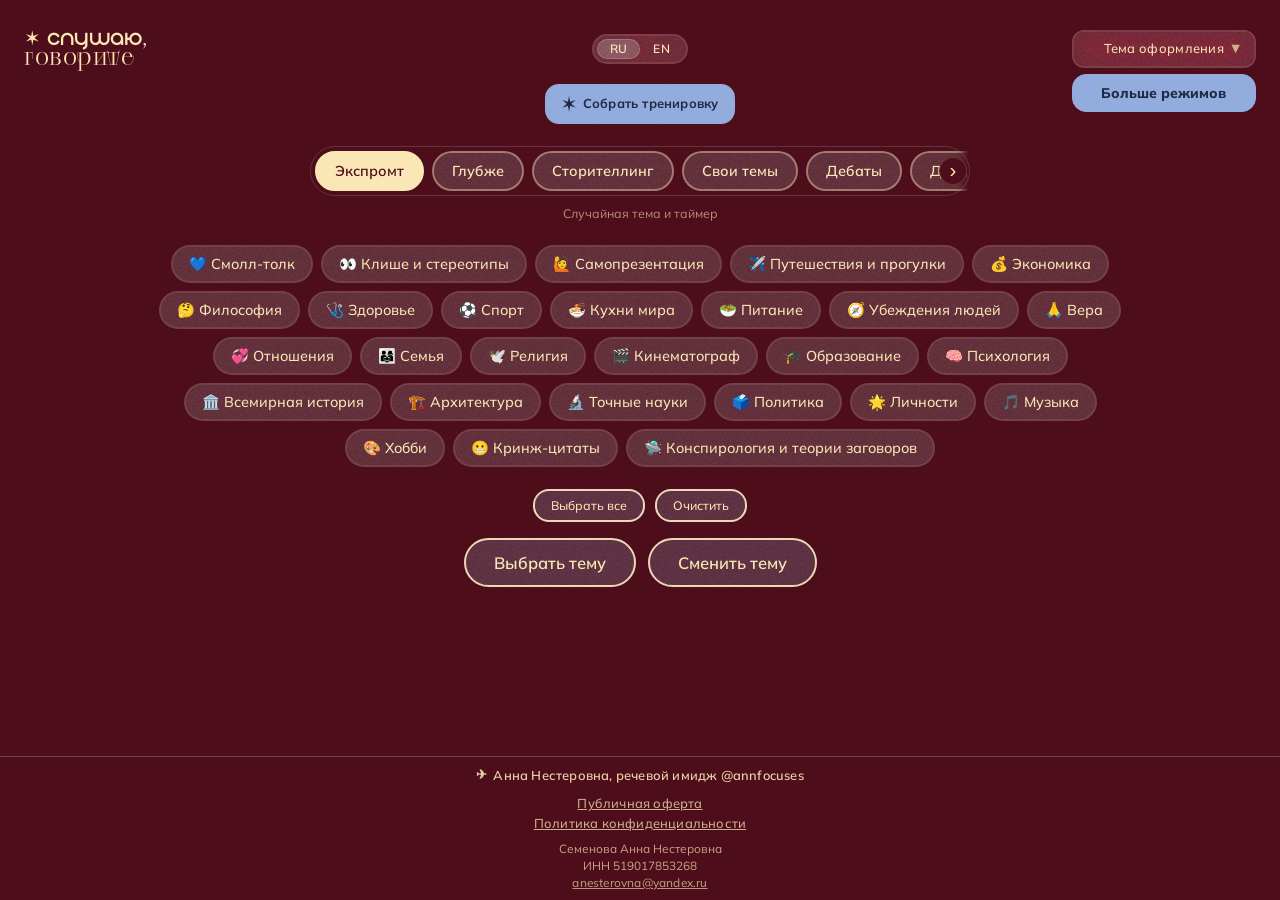
==== commit 4053fa79: "Оплата: если e-mail не указан, первое нажатие на тариф напоминает про почту (второе нажатие продолжа" ====
--- a/index.html
+++ b/index.html
@@ -1589,6 +1589,18 @@
       .more-email .more-note a {
         color: inherit;
         text-decoration: underline;
+      }
+      .pay-email-ask {
+        display: none;
+        font-weight: 700;
+        margin: 8px auto 0;
+      }
+      .pay-email-ask.show {
+        display: block;
+      }
+      .more-email input.attention {
+        border-color: var(--tool, #92acdd);
+        box-shadow: 0 0 0 3px color-mix(in srgb, var(--tool, #92acdd) 45%, transparent);
       }
 
       .story-panel {
@@ -2648,6 +2660,7 @@
           <div class="more-note" id="moreAll"></div>
           <div class="more-email">
             <input type="email" id="payEmail" autocomplete="email" autocapitalize="off" spellcheck="false" maxlength="100" />
+            <div class="more-note pay-email-ask" id="payEmailAsk" role="alert"></div>
             <div class="more-note" id="payEmailNote"></div>
           </div>
           <div class="more-tariffs" id="moreTariffs"></div>
@@ -3218,6 +3231,7 @@
           payEmailPh: "E-mail для отправки кода (необязательно)",
           payEmailNote: "Если укажете почту, мы отправим код и на неё. Код в любом случае появится на экране после оплаты. Адрес используется только для отправки кода — подробнее в ",
           payEmailLink: "Политике конфиденциальности",
+          payEmailAsk: "Укажите e-mail, чтобы код пришёл и на почту (его легко потерять). Если почта не нужна — нажмите на тариф ещё раз: код появится на экране после оплаты.",
           noDir: "Выберите хотя бы одно направление",
           mStory: "Сторителлинг",
           h_story: "Без таймера: картины, пересказ, слова и импровизация",
@@ -3365,6 +3379,7 @@
           payEmailPh: "E-mail to send the code to (optional)",
           payEmailNote: "If you enter an e-mail, we will send the code there too. The code will appear on screen after payment in any case. The address is used only to send the code — details in the ",
           payEmailLink: "Privacy Policy",
+          payEmailAsk: "Enter your e-mail so the code is also sent to your inbox (it is easy to lose). If you do not need it, press the plan again: the code will appear on screen after payment.",
           noDir: "Select at least one direction",
           mStory: "Storytelling",
           h_story: "No timer: paintings, retelling, words and improvisation",
@@ -3497,7 +3512,8 @@
         { days: 30, label: "30 дней", sum: "299.00" },
         { days: 180, label: "полгода", sum: "1490.00" },
       ];
-      let access = null,
+      let payEmailAsked = false,
+        access = null,
         tariffsData = null,
         justGotCode = "",
         pendingPremium = "";
@@ -4294,6 +4310,9 @@
       }
       function renderMore() {
         const u = ui[currentLang];
+        payEmailAsked = false;
+        $("payEmailAsk").classList.remove("show");
+        $("payEmail").classList.remove("attention");
         $("moreBtnText").textContent = u.moreBtn;
         const box = $("moreModes");
         box.innerHTML = "";
@@ -4348,9 +4367,22 @@
           a.className = "action-btn" + (payOn ? "" : " tariff-off");
           if (payOn) {
             a.href = API_BASE + "?p=pay&days=" + t.days;
-            a.addEventListener("click", function () {
-              const em = $("payEmail").value.trim();
-              a.href = API_BASE + "?p=pay&days=" + t.days + (/^[^\s@]+@[^\s@]+\.[^\s@]+$/.test(em) ? "&email=" + encodeURIComponent(em) : "");
+            a.addEventListener("click", function (e) {
+              const inp = $("payEmail"),
+                em = inp.value.trim(),
+                ok = /^[^\s@]+@[^\s@]+\.[^\s@]+$/.test(em);
+              if (!ok && tariffsData && tariffsData.mail && !payEmailAsked) {
+                e.preventDefault();
+                payEmailAsked = true;
+                const ask = $("payEmailAsk");
+                ask.textContent = ui[currentLang].payEmailAsk;
+                ask.classList.add("show");
+                inp.classList.add("attention");
+                inp.scrollIntoView({ behavior: "smooth", block: "center" });
+                inp.focus({ preventScroll: true });
+                return;
+              }
+              a.href = API_BASE + "?p=pay&days=" + t.days + (ok ? "&email=" + encodeURIComponent(em) : "");
             });
           }
           const nm = t.days === 30 ? (currentLang === "ru" ? "30 дней" : "30 days") : t.days === 180 ? (currentLang === "ru" ? "полгода" : "6 months") : t.label;
@@ -5201,6 +5233,10 @@
         });
         document.addEventListener("click", function (e) {
           if (!e.target.closest(".theme-select-wrapper")) closeThemeMenu();
+        });
+        $("payEmail").addEventListener("input", function () {
+          this.classList.remove("attention");
+          $("payEmailAsk").classList.remove("show");
         });
         $("langSwitch").addEventListener("click", function () {
           switchLang(currentLang === "ru" ? "en" : "ru");
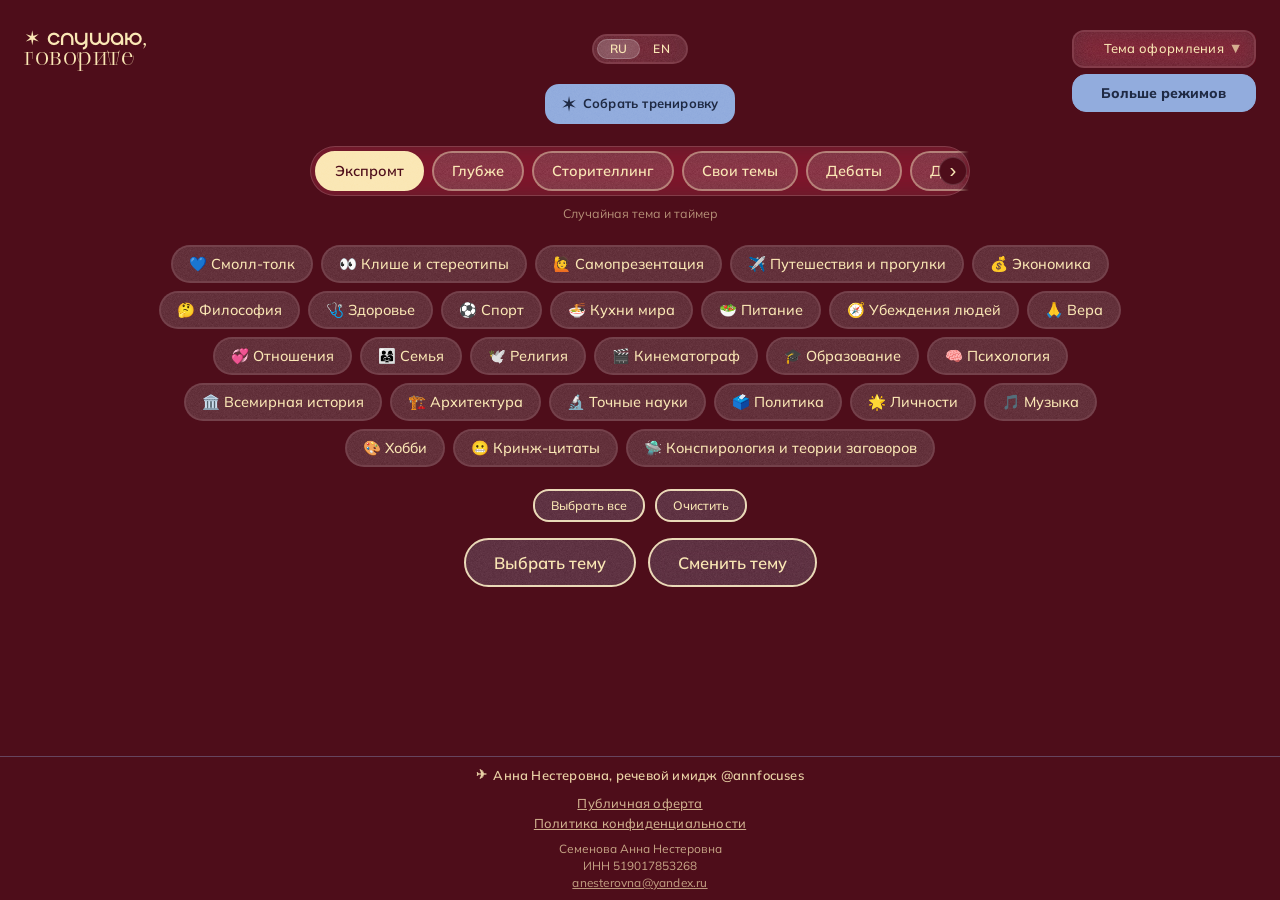
==== commit 2f028ded: "Размытие у полосы режимов и блока «Свои темы»; падающие символы не гасятся режимом «уменьшить анимац" ====
--- a/index.html
+++ b/index.html
@@ -1590,6 +1590,36 @@
         color: inherit;
         text-decoration: underline;
       }
+      .pay-consent {
+        display: none;
+        align-items: flex-start;
+        gap: 8px;
+        max-width: 420px;
+        margin: 10px auto 0;
+        text-align: left;
+        font-size: calc(12.5px * var(--fz));
+        line-height: 1.4;
+        cursor: pointer;
+      }
+      .pay-consent.show {
+        display: flex;
+      }
+      .pay-consent input {
+        flex: 0 0 auto;
+        width: 18px;
+        height: 18px;
+        margin-top: 1px;
+        accent-color: var(--tool, #92acdd);
+      }
+      .pay-consent a {
+        color: inherit;
+        text-decoration: underline;
+      }
+      .pay-consent.attention {
+        outline: 2px solid var(--tool, #92acdd);
+        outline-offset: 4px;
+        border-radius: 8px;
+      }
       .pay-email-ask {
         display: none;
         font-weight: 700;
@@ -1892,7 +1922,7 @@
         }
       }
       @media (prefers-reduced-motion: reduce) {
-        *:not(.workout-star):not(.sparkle):not(.sparkle i) {
+        *:not(.workout-star):not(.sparkle):not(.sparkle i):not(.falling-item) {
           animation-duration: 0.01ms !important;
           animation-iteration-count: 1 !important;
           transition-duration: 0.01ms !important;
@@ -2601,6 +2631,28 @@
           margin: 0 0 0 32px;
           align-self: center;
         }
+      }
+    
+      /* --- стекло с размытием: кнопки режимов и блок «Свои темы» (как карточка темы) --- */
+      .mode-switch-frame {
+        isolation: isolate;
+        background: var(--glass-bg, rgba(255, 255, 255, 0.08));
+        backdrop-filter: blur(14px) saturate(180%);
+        -webkit-backdrop-filter: blur(14px) saturate(180%);
+        -webkit-transform: translateZ(0);
+        transform: translateZ(0);
+      }
+      .custom-panel {
+        isolation: isolate;
+        overflow: hidden;
+        padding: 18px 20px;
+        border: 1px solid var(--glass-border, rgba(255, 255, 255, 0.25));
+        border-radius: 20px;
+        background: var(--glass-bg, rgba(255, 255, 255, 0.08));
+        backdrop-filter: blur(14px) saturate(180%);
+        -webkit-backdrop-filter: blur(14px) saturate(180%);
+        -webkit-transform: translateZ(0);
+        transform: translateZ(0);
       }
     </style>
   </head>
@@ -2660,6 +2712,10 @@
           <div class="more-note" id="moreAll"></div>
           <div class="more-email">
             <input type="email" id="payEmail" autocomplete="email" autocapitalize="off" spellcheck="false" maxlength="100" />
+            <label class="pay-consent" id="payConsentLabel">
+              <input type="checkbox" id="payConsent" />
+              <span><span id="payConsentText"></span> <a id="payConsentLink" href="privacy.html" target="_blank" rel="noopener"></a></span>
+            </label>
             <div class="more-note pay-email-ask" id="payEmailAsk" role="alert"></div>
             <div class="more-note" id="payEmailNote"></div>
           </div>
@@ -3229,8 +3285,11 @@
           negoHide: "Скрыть предложенный вариант",
           negoSolTitle: "Предложенный порядок решения:",
           payEmailPh: "E-mail для отправки кода (необязательно)",
-          payEmailNote: "Если укажете почту, мы отправим код и на неё. Код в любом случае появится на экране после оплаты. Адрес используется только для отправки кода — подробнее в ",
+          payEmailNote: "Если указать почту, код будет отправлен и на неё. Код в любом случае появится на экране после оплаты. Адрес используется только для отправки кода — подробнее в ",
           payEmailLink: "Политике конфиденциальности",
+          payConsentText: "Я согласен(на) на обработку моего e-mail для отправки кода доступа в соответствии с",
+          payConsentLink: "Политикой конфиденциальности",
+          payConsentAsk: "Поставьте галочку согласия на обработку e-mail или очистите поле, если почта не нужна.",
           payEmailAsk: "Укажите e-mail, чтобы код пришёл и на почту (его легко потерять). Если почта не нужна — нажмите на тариф ещё раз: код появится на экране после оплаты.",
           noDir: "Выберите хотя бы одно направление",
           mStory: "Сторителлинг",
@@ -3276,14 +3335,14 @@
           moreUntil: " (до ",
           moreExpired: "Срок действия кода закончился. Получите новый ниже.",
           moreCodePh: "Код доступа",
-          moreNoCode: "Платные режимы открываются по коду доступа. Без регистрации и без личных данных.",
+          moreNoCode: "Платные режимы открываются по коду доступа. Регистрация не требуется.",
           moreActivate: "Активировать",
           moreBadCode: "Код не подошёл. Проверьте, что введены все символы.",
           moreGotCode: "Оплата прошла! Ваш код доступа — сохраните его:",
           moreCopy: "Скопировать",
           moreCopied: "Скопировано",
           moreTariffs: "Получить доступ:",
-          moreNote: "Оплата через Робокассу. Мы не просим регистрацию и не храним ваши данные. После оплаты вы получите код — сохраните его.",
+          moreNote: "Оплата проходит через Робокассу, регистрация не требуется. После оплаты выдаётся код доступа — сохраните его.",
           moreNoPay: "Оплата откроется совсем скоро.",
           moreAll: "Любой тариф открывает ВСЕ платные режимы сразу — по одному коду.",
           morePayFail: "Не удалось подтвердить оплату. Если деньги списались — напишите автору сайта.",
@@ -3377,8 +3436,11 @@
           negoHide: "Hide suggested solution",
           negoSolTitle: "Suggested resolution order:",
           payEmailPh: "E-mail to send the code to (optional)",
-          payEmailNote: "If you enter an e-mail, we will send the code there too. The code will appear on screen after payment in any case. The address is used only to send the code — details in the ",
+          payEmailNote: "If an e-mail is entered, the code will be sent there too. The code will appear on screen after payment in any case. The address is used only to send the code — details in the ",
           payEmailLink: "Privacy Policy",
+          payConsentText: "I agree to the processing of my e-mail to send the access code, in accordance with the",
+          payConsentLink: "Privacy Policy",
+          payConsentAsk: "Please tick the consent box for processing your e-mail, or clear the field if you do not need e-mail.",
           payEmailAsk: "Enter your e-mail so the code is also sent to your inbox (it is easy to lose). If you do not need it, press the plan again: the code will appear on screen after payment.",
           noDir: "Select at least one direction",
           mStory: "Storytelling",
@@ -3425,14 +3487,14 @@
           moreUntil: " (until ",
           moreExpired: "Your code has expired. Get a new one below.",
           moreCodePh: "Access code",
-          moreNoCode: "Paid modes unlock with an access code. No sign-up, no personal data.",
+          moreNoCode: "Paid modes unlock with an access code. No sign-up is required.",
           moreActivate: "Activate",
           moreBadCode: "The code was not accepted. Check that every character is entered.",
           moreGotCode: "Payment received! Your access code — keep it safe:",
           moreCopy: "Copy",
           moreCopied: "Copied",
           moreTariffs: "Get access:",
-          moreNote: "Payment via Robokassa. We ask for no sign-up and store none of your data. After paying you get a code — keep it.",
+          moreNote: "Payment is processed via Robokassa; no sign-up is required. An access code is issued after payment — keep it.",
           moreNoPay: "Payment opens very soon.",
           moreAll: "Any plan unlocks ALL paid modes at once — with one code.",
           morePayFail: "Could not confirm the payment. If money was charged, please contact the site author.",
@@ -3510,7 +3572,7 @@
       const PREMIUM_MODES = ["conflict", "nego", "interview", "tricks"];
       const DEFAULT_TARIFFS = [
         { days: 30, label: "30 дней", sum: "299.00" },
-        { days: 180, label: "полгода", sum: "1490.00" },
+        { days: 180, label: "6 месяцев (180 дней)", sum: "1490.00" },
       ];
       let payEmailAsked = false,
         access = null,
@@ -4313,6 +4375,10 @@
         payEmailAsked = false;
         $("payEmailAsk").classList.remove("show");
         $("payEmail").classList.remove("attention");
+        $("payConsentLabel").classList.remove("attention");
+        $("payConsentText").textContent = u.payConsentText;
+        $("payConsentLink").textContent = u.payConsentLink;
+        $("payConsentLabel").classList.toggle("show", !!(tariffsData && tariffsData.mail));
         $("moreBtnText").textContent = u.moreBtn;
         const box = $("moreModes");
         box.innerHTML = "";
@@ -4371,6 +4437,15 @@
               const inp = $("payEmail"),
                 em = inp.value.trim(),
                 ok = /^[^\s@]+@[^\s@]+\.[^\s@]+$/.test(em);
+              if (ok && tariffsData && tariffsData.mail && !$("payConsent").checked) {
+                e.preventDefault();
+                const ask = $("payEmailAsk");
+                ask.textContent = ui[currentLang].payConsentAsk;
+                ask.classList.add("show");
+                $("payConsentLabel").classList.add("attention");
+                $("payConsentLabel").scrollIntoView({ behavior: "smooth", block: "center" });
+                return;
+              }
               if (!ok && tariffsData && tariffsData.mail && !payEmailAsked) {
                 e.preventDefault();
                 payEmailAsked = true;
@@ -4385,7 +4460,7 @@
               a.href = API_BASE + "?p=pay&days=" + t.days + (ok ? "&email=" + encodeURIComponent(em) : "");
             });
           }
-          const nm = t.days === 30 ? (currentLang === "ru" ? "30 дней" : "30 days") : t.days === 180 ? (currentLang === "ru" ? "полгода" : "6 months") : t.label;
+          const nm = t.days === 30 ? (currentLang === "ru" ? "30 дней" : "30 days") : t.days === 180 ? (currentLang === "ru" ? "6 месяцев (180 дней)" : "6 months (180 days)") : t.label;
           a.textContent = nm + " — " + Math.round(parseFloat(t.sum)) + " ₽";
           tb.appendChild(a);
         });
@@ -5236,6 +5311,10 @@
         });
         $("payEmail").addEventListener("input", function () {
           this.classList.remove("attention");
+          $("payEmailAsk").classList.remove("show");
+        });
+        $("payConsent").addEventListener("change", function () {
+          $("payConsentLabel").classList.remove("attention");
           $("payEmailAsk").classList.remove("show");
         });
         $("langSwitch").addEventListener("click", function () {
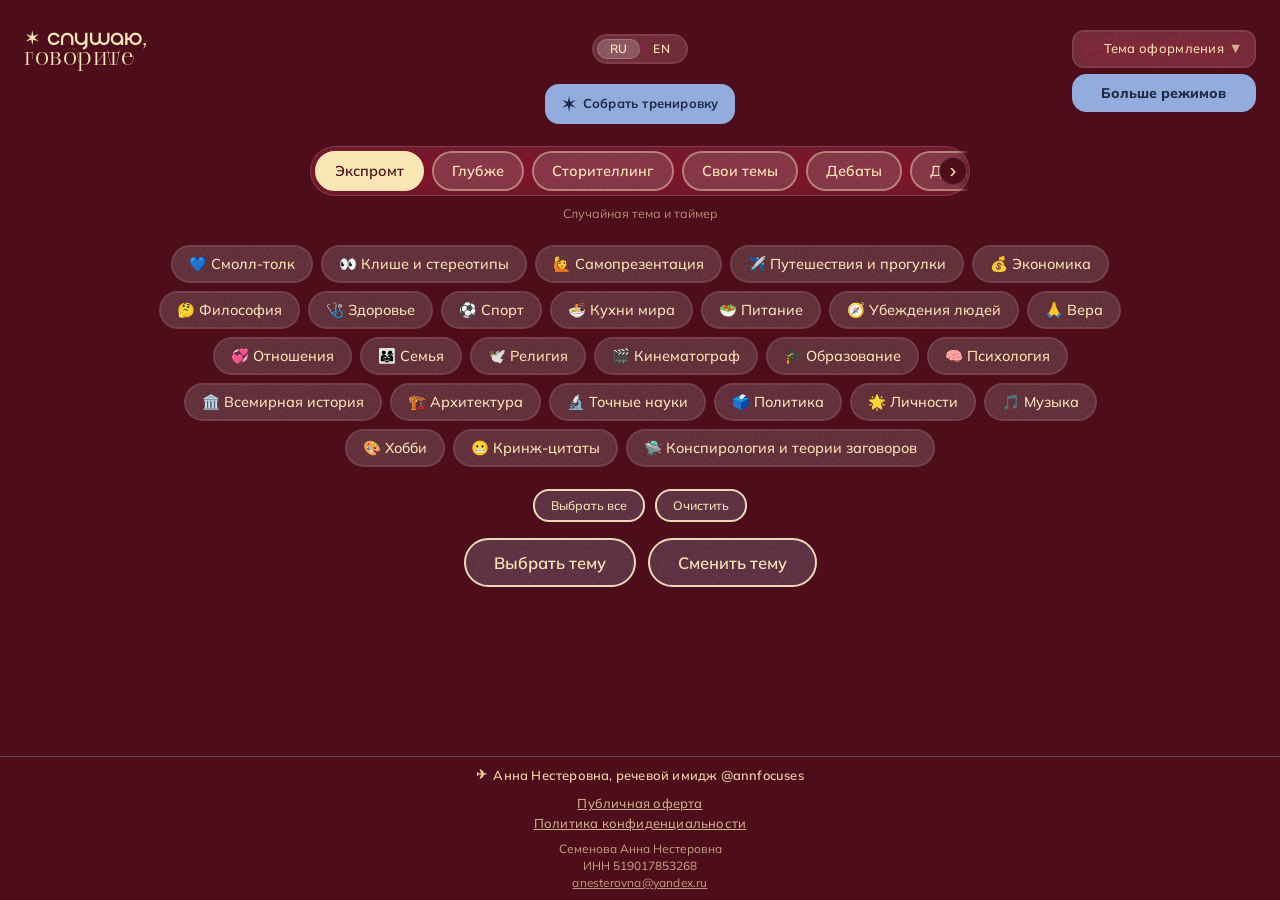
==== commit 2570b682: "Оплата: введённый e-mail запоминается на время оплаты и передаётся функции при возврате с Робокассы " ====
--- a/index.html
+++ b/index.html
@@ -4457,6 +4457,8 @@
                 inp.focus({ preventScroll: true });
                 return;
               }
+              // Адрес запоминается в браузере только на время оплаты: после возврата с Робокассы он передаётся функции для отправки письма с кодом.
+              store("sg.payemail", ok ? em : "");
               a.href = API_BASE + "?p=pay&days=" + t.days + (ok ? "&email=" + encodeURIComponent(em) : "");
             });
           }
@@ -4509,6 +4511,9 @@
         sp.forEach(function (v, k) {
           if (/^shp_/i.test(k)) params[k] = v;
         });
+        const payEmail = load("sg.payemail");
+        if (payEmail) params.email = payEmail;
+        store("sg.payemail", "");
         try {
           history.replaceState(null, "", location.pathname);
         } catch (e) {}
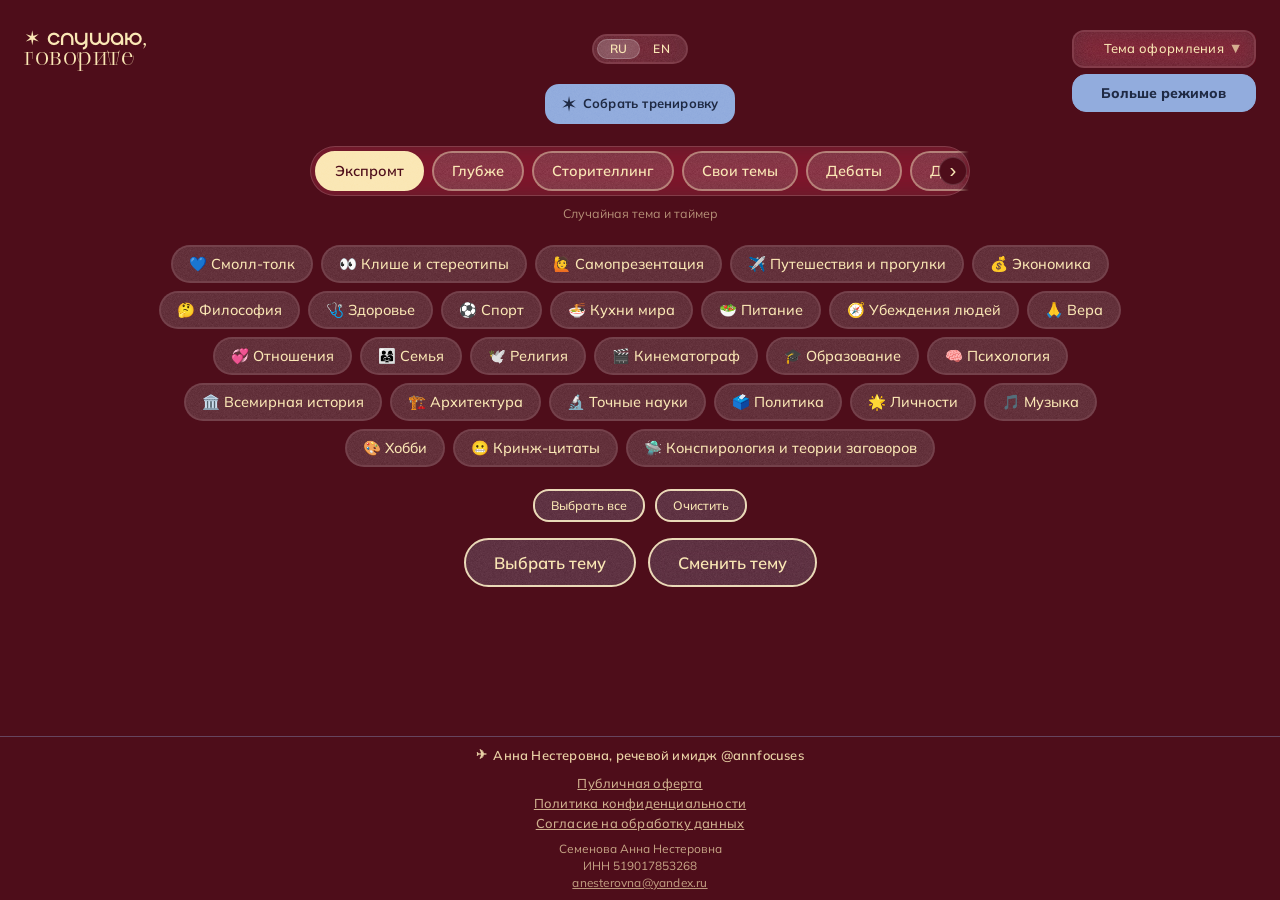
==== commit bf186dee: "Политика конфиденциальности (новая редакция), отдельное согласие на обработку данных, тарифы, Telegr" ====
--- a/index.html
+++ b/index.html
@@ -2714,7 +2714,7 @@
             <input type="email" id="payEmail" autocomplete="email" autocapitalize="off" spellcheck="false" maxlength="100" />
             <label class="pay-consent" id="payConsentLabel">
               <input type="checkbox" id="payConsent" />
-              <span><span id="payConsentText"></span> <a id="payConsentLink" href="privacy.html" target="_blank" rel="noopener"></a></span>
+              <span><span id="payConsentText"></span> <a id="payConsentLink" href="privacy.html" target="_blank" rel="noopener"></a><span id="payConsentMid"></span><a id="payConsentLink2" href="consent.html" target="_blank" rel="noopener"></a><span id="payConsentTail"></span></span>
             </label>
             <div class="more-note pay-email-ask" id="payEmailAsk" role="alert"></div>
             <div class="more-note" id="payEmailNote"></div>
@@ -2987,6 +2987,7 @@
       <span class="legal-links">
         <a class="legal-link" id="legalOffer" href="offer.html" target="_blank" rel="noopener">Публичная оферта</a>
         <a class="legal-link" id="legalPrivacy" href="privacy.html" target="_blank" rel="noopener">Политика конфиденциальности</a>
+        <a class="legal-link" id="legalConsent" href="consent.html" target="_blank" rel="noopener">Согласие на обработку данных</a>
       </span>
       <span class="legal-id" id="legalId">
         <span>Семенова Анна Нестеровна</span>
@@ -3287,8 +3288,11 @@
           payEmailPh: "E-mail для отправки кода (необязательно)",
           payEmailNote: "Если указать почту, код будет отправлен и на неё. Код в любом случае появится на экране после оплаты. Адрес используется только для отправки кода — подробнее в ",
           payEmailLink: "Политике конфиденциальности",
-          payConsentText: "Я согласен(на) на обработку моего e-mail для отправки кода доступа в соответствии с",
+          payConsentText: "Я ознакомлен(а) с",
           payConsentLink: "Политикой конфиденциальности",
+          payConsentMid: " и даю ",
+          payConsentLink2: "согласие на обработку моего e-mail",
+          payConsentTail: " для отправки кода доступа",
           payConsentAsk: "Поставьте галочку согласия на обработку e-mail или очистите поле, если почта не нужна.",
           payEmailAsk: "Укажите e-mail, чтобы код пришёл и на почту (его легко потерять). Если почта не нужна — нажмите на тариф ещё раз: код появится на экране после оплаты.",
           noDir: "Выберите хотя бы одно направление",
@@ -3323,6 +3327,7 @@
           moreModeConflictDesc: "Реплика-нападение и три шага ответа",
           legalOffer: "Публичная оферта",
           legalPrivacy: "Политика конфиденциальности",
+          legalConsent: "Согласие на обработку данных",
           moreModeNego: "Переговоры",
           moreModeNegoDesc: "Кейс-ситуация: вы сами строите порядок решения, затем сравниваете с пошаговым вариантом",
           moreModeInterview: "Интервью",
@@ -3438,8 +3443,11 @@
           payEmailPh: "E-mail to send the code to (optional)",
           payEmailNote: "If an e-mail is entered, the code will be sent there too. The code will appear on screen after payment in any case. The address is used only to send the code — details in the ",
           payEmailLink: "Privacy Policy",
-          payConsentText: "I agree to the processing of my e-mail to send the access code, in accordance with the",
+          payConsentText: "I have read the",
           payConsentLink: "Privacy Policy",
+          payConsentMid: " and give ",
+          payConsentLink2: "my consent to processing my e-mail",
+          payConsentTail: " to send the access code",
           payConsentAsk: "Please tick the consent box for processing your e-mail, or clear the field if you do not need e-mail.",
           payEmailAsk: "Enter your e-mail so the code is also sent to your inbox (it is easy to lose). If you do not need it, press the plan again: the code will appear on screen after payment.",
           noDir: "Select at least one direction",
@@ -3475,6 +3483,7 @@
           moreModeConflictDesc: "A verbal attack and three steps to answer",
           legalOffer: "Public offer",
           legalPrivacy: "Privacy policy",
+          legalConsent: "Data processing consent",
           moreModeNego: "Negotiation",
           moreModeNegoDesc: "A case: you build the resolution order yourself, then compare with a step-by-step option",
           moreModeInterview: "Interview",
@@ -4378,6 +4387,9 @@
         $("payConsentLabel").classList.remove("attention");
         $("payConsentText").textContent = u.payConsentText;
         $("payConsentLink").textContent = u.payConsentLink;
+        $("payConsentMid").textContent = u.payConsentMid;
+        $("payConsentLink2").textContent = u.payConsentLink2;
+        $("payConsentTail").textContent = u.payConsentTail;
         $("payConsentLabel").classList.toggle("show", !!(tariffsData && tariffsData.mail));
         $("moreBtnText").textContent = u.moreBtn;
         const box = $("moreModes");
@@ -4573,6 +4585,7 @@
         setTimeout(updateModeFade, 0);
         $("legalOffer").textContent = u.legalOffer;
         $("legalPrivacy").textContent = u.legalPrivacy;
+        $("legalConsent").textContent = u.legalConsent;
         $("modeBtnCustom").textContent = u.mCustom;
         $("customHelp").textContent = u.customHelp;
         $("customText").placeholder = u.customPh;
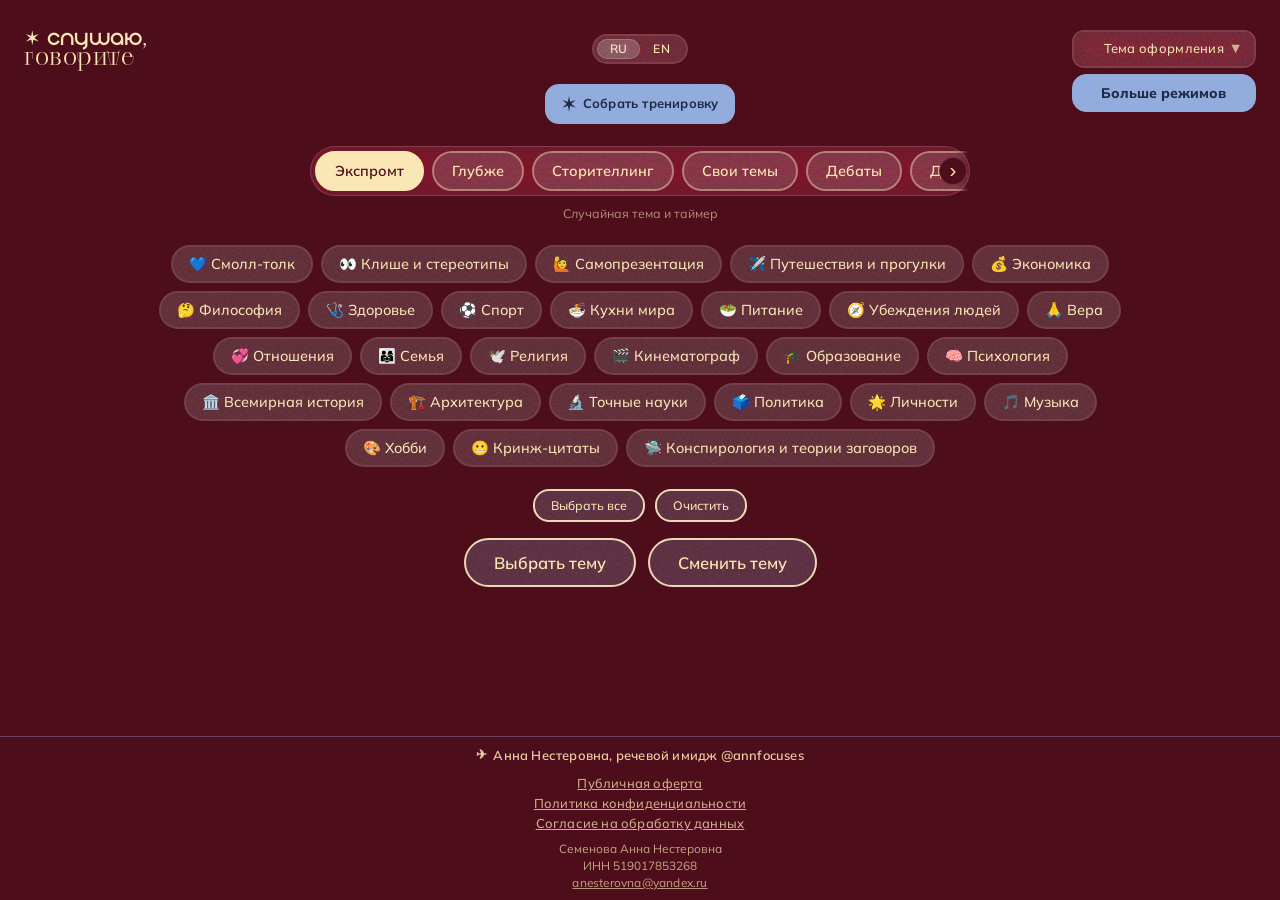
==== commit 284587c4: "Название сайта: апостроф и знаки препинания берутся из основного шрифта (в демо-шрифте вместо апостр" ====
--- a/index.html
+++ b/index.html
@@ -30,6 +30,7 @@
         font-weight: normal;
         font-style: normal;
         font-display: swap;
+        unicode-range: U+0020, U+0041-005A, U+0061-007A, U+0401, U+0410-044F, U+0451;
       }
       @font-face {
         font-family: "kudryweird";
@@ -38,6 +39,7 @@
         font-weight: normal;
         font-style: normal;
         font-display: swap;
+        unicode-range: U+0020, U+0041-005A, U+0061-007A, U+0401, U+0410-044F, U+0451;
       }
       * {
         margin: 0;
